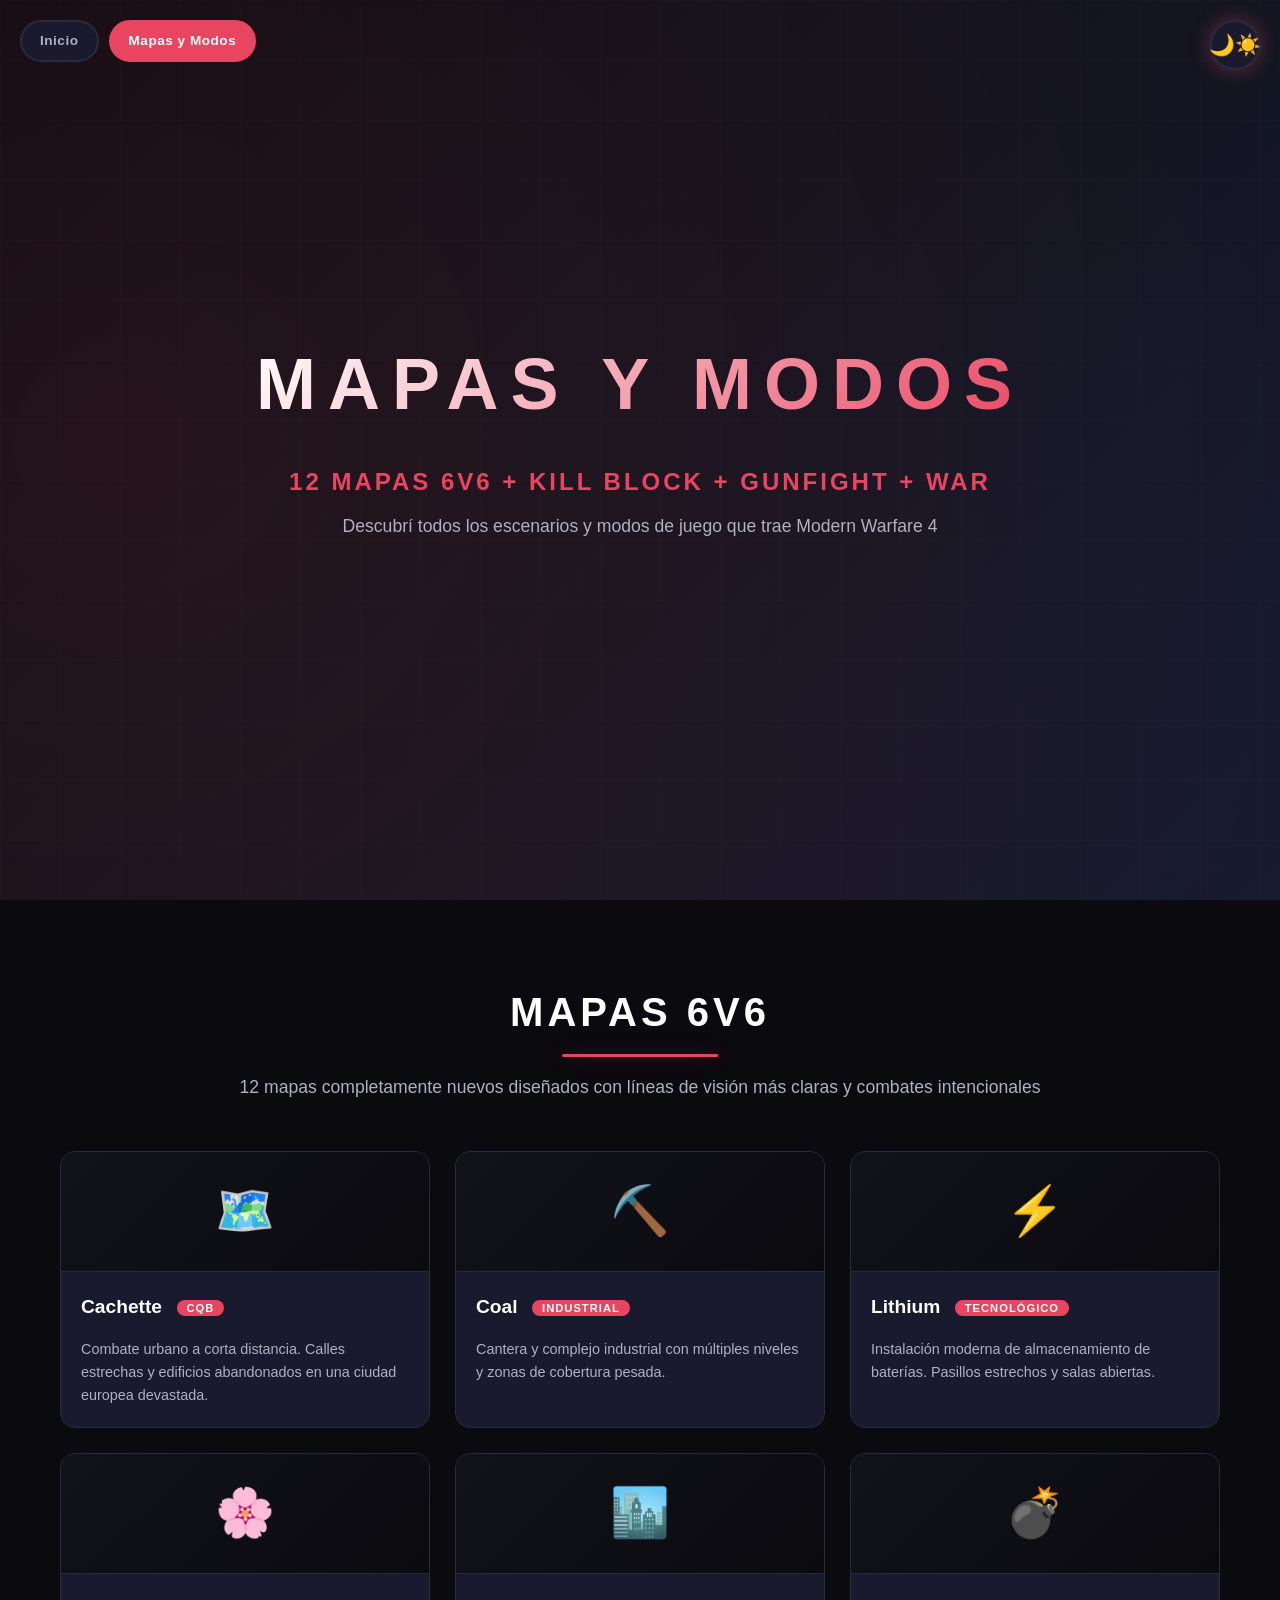
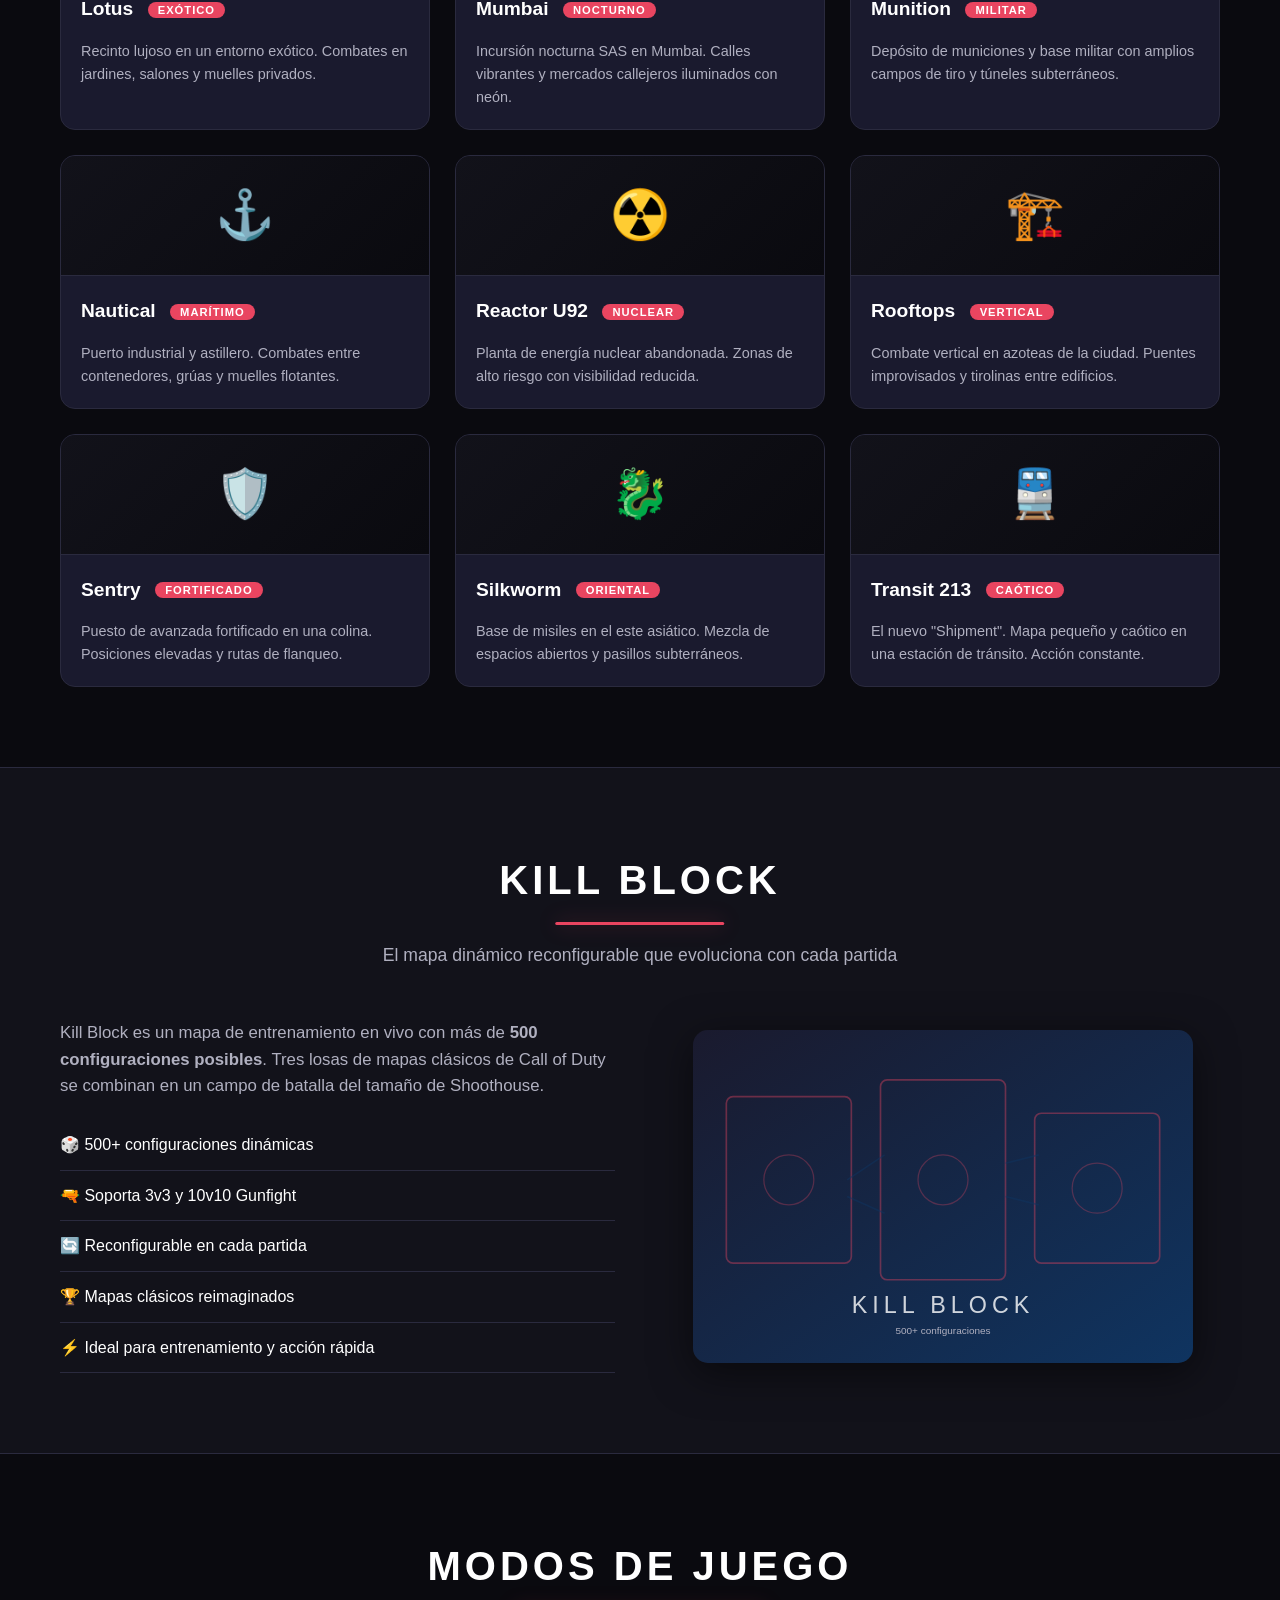
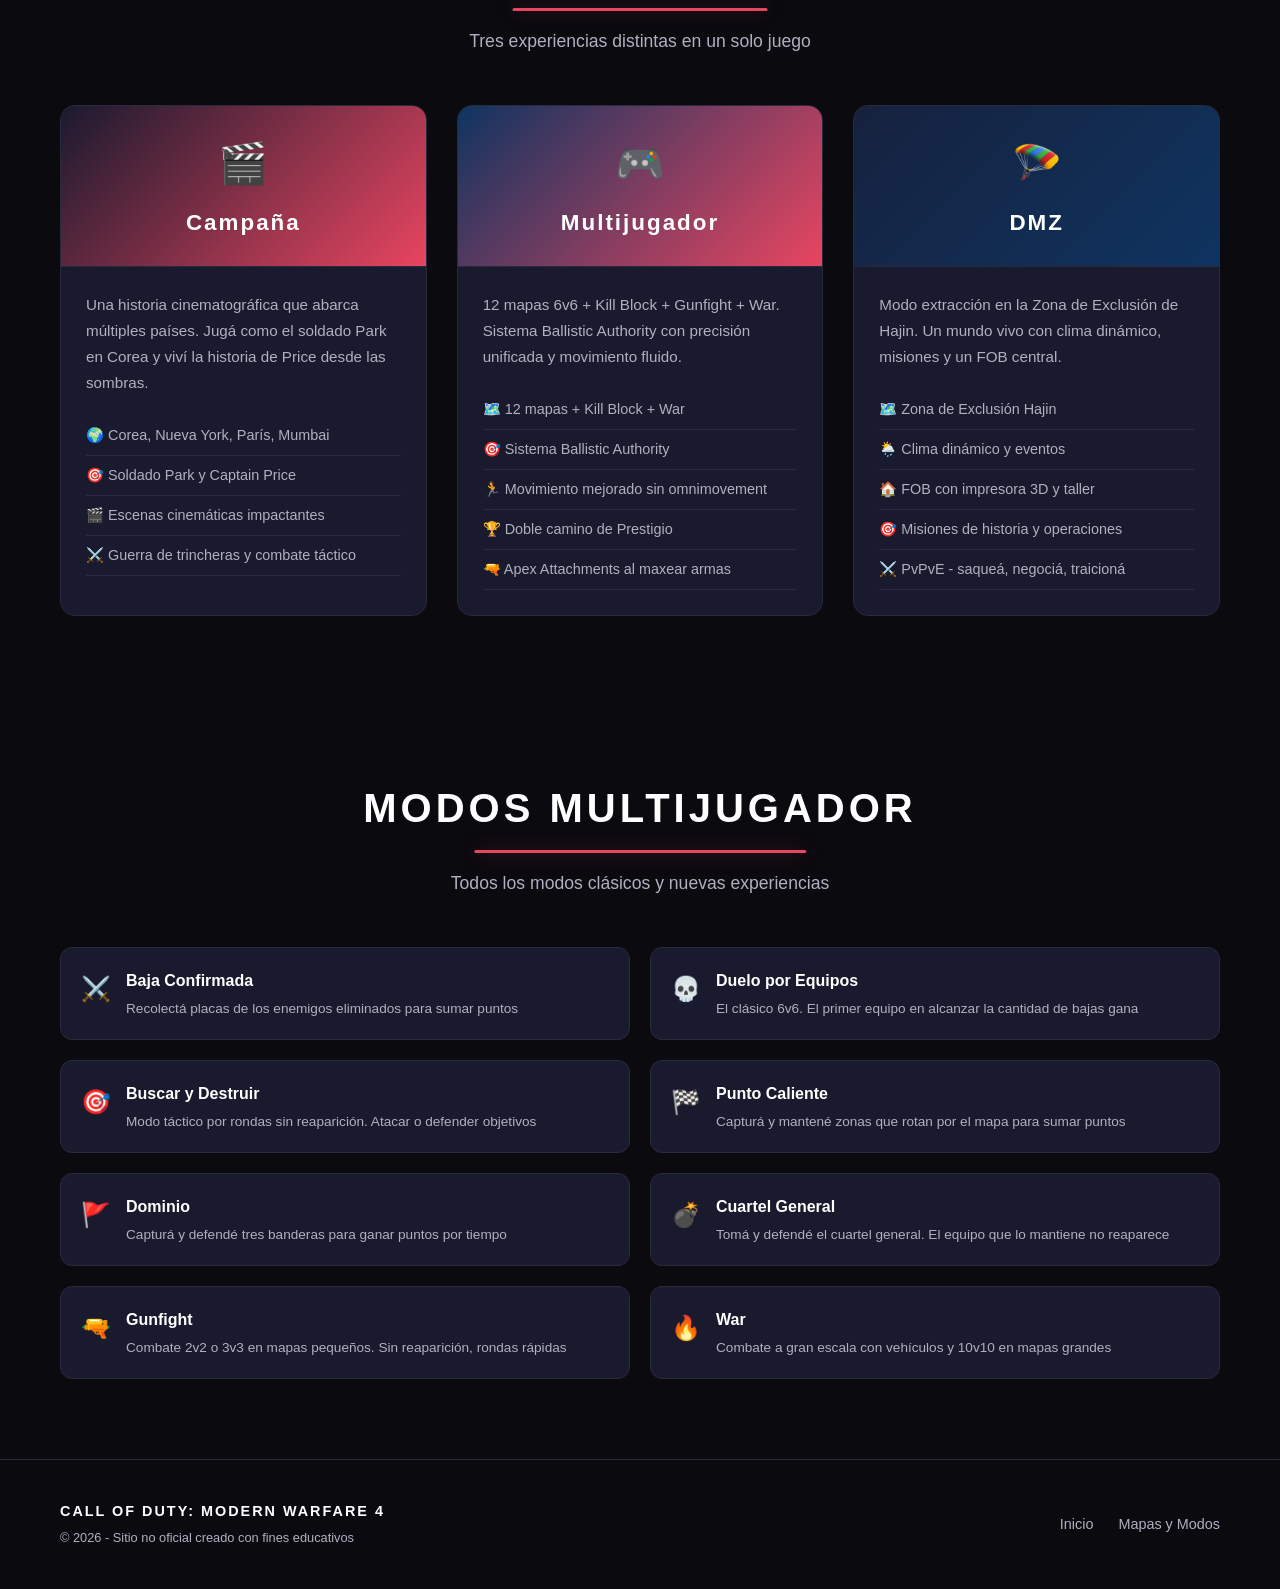
==== maps.html @ 799ff6ec "feat: add maps.html with complete maps, modes, and kill block details" ====
<!DOCTYPE html>
<html lang="es">
<head>
  <meta charset="UTF-8">
  <meta name="viewport" content="width=device-width, initial-scale=1.0">
  <title>Modern Warfare 4 - Mapas y Modos</title>
  <link rel="stylesheet" href="css/styles.css">
</head>
<body>

  <div class="theme-toggle-container">
    <button id="themeToggle" class="theme-toggle" aria-label="Cambiar tema">
      <span class="icon-dark">🌙</span>
      <span class="icon-light">☀️</span>
    </button>
  </div>

  <nav class="page-nav">
    <a href="index.html" class="page-nav-link">Inicio</a>
    <a href="maps.html" class="page-nav-link active">Mapas y Modos</a>
  </nav>

  <header class="hero hero-short">
    <div class="hero-overlay"></div>
    <div class="hero-content">
      <h1>MAPAS Y MODOS</h1>
      <p class="hero-subtitle">12 mapas 6v6 + Kill Block + Gunfight + War</p>
      <p class="hero-desc">Descubrí todos los escenarios y modos de juego que trae Modern Warfare 4</p>
    </div>
  </header>

  <section class="section">
    <div class="container">
      <h2 class="section-title">MAPAS 6V6</h2>
      <p class="section-subtitle">12 mapas completamente nuevos diseñados con líneas de visión más claras y combates intencionales</p>
      <div class="maps-grid">
        <div class="map-card">
          <div class="map-img"><span>🗺️</span></div>
          <div class="map-info">
            <h3>Cachette</h3>
            <span class="map-tag">CQB</span>
            <p>Combate urbano a corta distancia. Calles estrechas y edificios abandonados en una ciudad europea devastada.</p>
          </div>
        </div>
        <div class="map-card">
          <div class="map-img"><span>⛏️</span></div>
          <div class="map-info">
            <h3>Coal</h3>
            <span class="map-tag">Industrial</span>
            <p>Cantera y complejo industrial con múltiples niveles y zonas de cobertura pesada.</p>
          </div>
        </div>
        <div class="map-card">
          <div class="map-img"><span>⚡</span></div>
          <div class="map-info">
            <h3>Lithium</h3>
            <span class="map-tag">Tecnológico</span>
            <p>Instalación moderna de almacenamiento de baterías. Pasillos estrechos y salas abiertas.</p>
          </div>
        </div>
        <div class="map-card">
          <div class="map-img"><span>🌸</span></div>
          <div class="map-info">
            <h3>Lotus</h3>
            <span class="map-tag">Exótico</span>
            <p>Recinto lujoso en un entorno exótico. Combates en jardines, salones y muelles privados.</p>
          </div>
        </div>
        <div class="map-card">
          <div class="map-img"><span>🏙️</span></div>
          <div class="map-info">
            <h3>Mumbai</h3>
            <span class="map-tag">Nocturno</span>
            <p>Incursión nocturna SAS en Mumbai. Calles vibrantes y mercados callejeros iluminados con neón.</p>
          </div>
        </div>
        <div class="map-card">
          <div class="map-img"><span>💣</span></div>
          <div class="map-info">
            <h3>Munition</h3>
            <span class="map-tag">Militar</span>
            <p>Depósito de municiones y base militar con amplios campos de tiro y túneles subterráneos.</p>
          </div>
        </div>
        <div class="map-card">
          <div class="map-img"><span>⚓</span></div>
          <div class="map-info">
            <h3>Nautical</h3>
            <span class="map-tag">Marítimo</span>
            <p>Puerto industrial y astillero. Combates entre contenedores, grúas y muelles flotantes.</p>
          </div>
        </div>
        <div class="map-card">
          <div class="map-img"><span>☢️</span></div>
          <div class="map-info">
            <h3>Reactor U92</h3>
            <span class="map-tag">Nuclear</span>
            <p>Planta de energía nuclear abandonada. Zonas de alto riesgo con visibilidad reducida.</p>
          </div>
        </div>
        <div class="map-card">
          <div class="map-img"><span>🏗️</span></div>
          <div class="map-info">
            <h3>Rooftops</h3>
            <span class="map-tag">Vertical</span>
            <p>Combate vertical en azoteas de la ciudad. Puentes improvisados y tirolinas entre edificios.</p>
          </div>
        </div>
        <div class="map-card">
          <div class="map-img"><span>🛡️</span></div>
          <div class="map-info">
            <h3>Sentry</h3>
            <span class="map-tag">Fortificado</span>
            <p>Puesto de avanzada fortificado en una colina. Posiciones elevadas y rutas de flanqueo.</p>
          </div>
        </div>
        <div class="map-card">
          <div class="map-img"><span>🐉</span></div>
          <div class="map-info">
            <h3>Silkworm</h3>
            <span class="map-tag">Oriental</span>
            <p>Base de misiles en el este asiático. Mezcla de espacios abiertos y pasillos subterráneos.</p>
          </div>
        </div>
        <div class="map-card">
          <div class="map-img"><span>🚆</span></div>
          <div class="map-info">
            <h3>Transit 213</h3>
            <span class="map-tag">Caótico</span>
            <p>El nuevo "Shipment". Mapa pequeño y caótico en una estación de tránsito. Acción constante.</p>
          </div>
        </div>
      </div>
    </div>
  </section>

  <section class="section killblock-section">
    <div class="container">
      <h2 class="section-title">KILL BLOCK</h2>
      <p class="section-subtitle">El mapa dinámico reconfigurable que evoluciona con cada partida</p>
      <div class="killblock-content">
        <div class="killblock-text">
          <p>Kill Block es un mapa de entrenamiento en vivo con más de <strong>500 configuraciones posibles</strong>. Tres losas de mapas clásicos de Call of Duty se combinan en un campo de batalla del tamaño de Shoothouse.</p>
          <ul class="features-list">
            <li>🎲 500+ configuraciones dinámicas</li>
            <li>🔫 Soporta 3v3 y 10v10 Gunfight</li>
            <li>🔄 Reconfigurable en cada partida</li>
            <li>🏆 Mapas clásicos reimaginados</li>
            <li>⚡ Ideal para entrenamiento y acción rápida</li>
          </ul>
        </div>
        <div class="killblock-visual">
          <div class="image-card">
            <img src="img/killblock.svg" alt="Kill Block">
            <div class="image-overlay">Kill Block - 500+ configuraciones</div>
          </div>
        </div>
      </div>
    </div>
  </section>

  <section class="section modes-section">
    <div class="container">
      <h2 class="section-title">MODOS DE JUEGO</h2>
      <p class="section-subtitle">Tres experiencias distintas en un solo juego</p>
      <div class="modes-grid">
        <div class="mode-card">
          <div class="mode-header campaign">
            <span class="mode-icon">🎬</span>
            <h3>Campaña</h3>
          </div>
          <div class="mode-body">
            <p>Una historia cinematográfica que abarca múltiples países. Jugá como el soldado Park en Corea y viví la historia de Price desde las sombras.</p>
            <ul>
              <li>🌍 Corea, Nueva York, París, Mumbai</li>
              <li>🎯 Soldado Park y Captain Price</li>
              <li>🎬 Escenas cinemáticas impactantes</li>
              <li>⚔️ Guerra de trincheras y combate táctico</li>
            </ul>
          </div>
        </div>
        <div class="mode-card">
          <div class="mode-header multiplayer">
            <span class="mode-icon">🎮</span>
            <h3>Multijugador</h3>
          </div>
          <div class="mode-body">
            <p>12 mapas 6v6 + Kill Block + Gunfight + War. Sistema Ballistic Authority con precisión unificada y movimiento fluido.</p>
            <ul>
              <li>🗺️ 12 mapas + Kill Block + War</li>
              <li>🎯 Sistema Ballistic Authority</li>
              <li>🏃 Movimiento mejorado sin omnimovement</li>
              <li>🏆 Doble camino de Prestigio</li>
              <li>🔫 Apex Attachments al maxear armas</li>
            </ul>
          </div>
        </div>
        <div class="mode-card">
          <div class="mode-header dmz">
            <span class="mode-icon">🪂</span>
            <h3>DMZ</h3>
          </div>
          <div class="mode-body">
            <p>Modo extracción en la Zona de Exclusión de Hajin. Un mundo vivo con clima dinámico, misiones y un FOB central.</p>
            <ul>
              <li>🗺️ Zona de Exclusión Hajin</li>
              <li>🌦️ Clima dinámico y eventos</li>
              <li>🏠 FOB con impresora 3D y taller</li>
              <li>🎯 Misiones de historia y operaciones</li>
              <li>⚔️ PvPvE - saqueá, negociá, traicioná</li>
            </ul>
          </div>
        </div>
      </div>
    </div>
  </section>

  <section class="section">
    <div class="container">
      <h2 class="section-title">MODOS MULTIJUGADOR</h2>
      <p class="section-subtitle">Todos los modos clásicos y nuevas experiencias</p>
      <div class="modes-list">
        <div class="mode-item">
          <span class="mode-tag">⚔️</span>
          <div>
            <h3>Baja Confirmada</h3>
            <p>Recolectá placas de los enemigos eliminados para sumar puntos</p>
          </div>
        </div>
        <div class="mode-item">
          <span class="mode-tag">💀</span>
          <div>
            <h3>Duelo por Equipos</h3>
            <p>El clásico 6v6. El primer equipo en alcanzar la cantidad de bajas gana</p>
          </div>
        </div>
        <div class="mode-item">
          <span class="mode-tag">🎯</span>
          <div>
            <h3>Buscar y Destruir</h3>
            <p>Modo táctico por rondas sin reaparición. Atacar o defender objetivos</p>
          </div>
        </div>
        <div class="mode-item">
          <span class="mode-tag">🏁</span>
          <div>
            <h3>Punto Caliente</h3>
            <p>Capturá y mantené zonas que rotan por el mapa para sumar puntos</p>
          </div>
        </div>
        <div class="mode-item">
          <span class="mode-tag">🚩</span>
          <div>
            <h3>Dominio</h3>
            <p>Capturá y defendé tres banderas para ganar puntos por tiempo</p>
          </div>
        </div>
        <div class="mode-item">
          <span class="mode-tag">💣</span>
          <div>
            <h3>Cuartel General</h3>
            <p>Tomá y defendé el cuartel general. El equipo que lo mantiene no reaparece</p>
          </div>
        </div>
        <div class="mode-item">
          <span class="mode-tag">🔫</span>
          <div>
            <h3>Gunfight</h3>
            <p>Combate 2v2 o 3v3 en mapas pequeños. Sin reaparición, rondas rápidas</p>
          </div>
        </div>
        <div class="mode-item">
          <span class="mode-tag">🔥</span>
          <div>
            <h3>War</h3>
            <p>Combate a gran escala con vehículos y 10v10 en mapas grandes</p>
          </div>
        </div>
      </div>
    </div>
  </section>

  <footer class="footer">
    <div class="container">
      <div class="footer-content">
        <div class="footer-brand">
          <h3>CALL OF DUTY: MODERN WARFARE 4</h3>
          <p>&copy; 2026 - Sitio no oficial creado con fines educativos</p>
        </div>
        <div class="footer-links">
          <a href="index.html">Inicio</a>
          <a href="maps.html">Mapas y Modos</a>
        </div>
      </div>
    </div>
  </footer>

  <script src="java/script.js"></script>
</body>
</html>
---- css/styles.css ----
:root {
  --bg-primary: #0a0a0f;
  --bg-secondary: #12121a;
  --bg-card: #1a1a2e;
  --text-primary: #ffffff;
  --text-secondary: #b0b0c0;
  --accent: #e94560;
  --accent-hover: #ff6b81;
  --border: #2a2a3e;
  --shadow: rgba(233, 69, 96, 0.3);
  --glow: 0 0 20px rgba(233, 69, 96, 0.4);
}

[data-theme="light"] {
  --bg-primary: #f0f0f5;
  --bg-secondary: #ffffff;
  --bg-card: #e8e8f0;
  --text-primary: #1a1a2e;
  --text-secondary: #555570;
  --accent: #d6304a;
  --accent-hover: #b8283e;
  --border: #d0d0da;
  --shadow: rgba(214, 48, 74, 0.25);
  --glow: 0 0 20px rgba(214, 48, 74, 0.2);
}

* {
  margin: 0;
  padding: 0;
  box-sizing: border-box;
}

html {
  scroll-behavior: smooth;
}

body {
  font-family: 'Segoe UI', Tahoma, Geneva, Verdana, sans-serif;
  background-color: var(--bg-primary);
  color: var(--text-primary);
  line-height: 1.6;
  transition: background-color 0.5s ease, color 0.5s ease;
  overflow-x: hidden;
}

.container {
  max-width: 1200px;
  margin: 0 auto;
  padding: 0 20px;
}

.section {
  padding: 80px 0;
}

.section-title {
  font-size: 2.5rem;
  text-align: center;
  margin-bottom: 1rem;
  letter-spacing: 4px;
  position: relative;
  display: inline-block;
  left: 50%;
  transform: translateX(-50%);
}

.section-title::after {
  content: '';
  display: block;
  width: 60%;
  height: 3px;
  background: var(--accent);
  margin: 10px auto 0;
  border-radius: 2px;
  box-shadow: var(--glow);
}

.section-subtitle {
  text-align: center;
  color: var(--text-secondary);
  margin-bottom: 50px;
  font-size: 1.1rem;
}

.page-nav {
  position: fixed;
  top: 20px;
  left: 20px;
  z-index: 1000;
  display: flex;
  gap: 10px;
}

.page-nav-link {
  background: var(--bg-card);
  border: 2px solid var(--border);
  color: var(--text-secondary);
  padding: 8px 18px;
  border-radius: 25px;
  text-decoration: none;
  font-size: 0.85rem;
  font-weight: 600;
  transition: all 0.3s ease;
  letter-spacing: 0.5px;
}

.page-nav-link:hover {
  color: var(--text-primary);
  border-color: var(--accent);
  box-shadow: var(--glow);
}

.page-nav-link.active {
  background: var(--accent);
  color: white;
  border-color: var(--accent);
}

.hero-short {
  min-height: 50vh;
}

.theme-toggle-container {
  position: fixed;
  top: 20px;
  right: 20px;
  z-index: 1000;
}

.theme-toggle {
  background: var(--bg-card);
  border: 2px solid var(--border);
  color: var(--text-primary);
  width: 50px;
  height: 50px;
  border-radius: 50%;
  cursor: pointer;
  font-size: 1.3rem;
  display: flex;
  align-items: center;
  justify-content: center;
  transition: all 0.4s ease;
  box-shadow: var(--glow);
}

.theme-toggle:hover {
  transform: scale(1.1);
  box-shadow: 0 0 30px var(--shadow);
}

[data-theme="dark"] .icon-light {
  display: none;
}

[data-theme="dark"] .icon-dark {
  display: inline;
}

[data-theme="light"] .icon-light {
  display: inline;
}

[data-theme="light"] .icon-dark {
  display: none;
}

.hero {
  min-height: 100vh;
  display: flex;
  align-items: center;
  justify-content: center;
  position: relative;
  background: linear-gradient(135deg, var(--bg-primary) 0%, var(--bg-secondary) 50%, var(--bg-card) 100%);
  overflow: hidden;
  transition: background 0.5s ease;
}

.hero::before {
  content: '';
  position: absolute;
  top: -50%;
  left: -50%;
  width: 200%;
  height: 200%;
  background: radial-gradient(circle at 30% 50%, var(--accent) 0%, transparent 60%),
              radial-gradient(circle at 70% 50%, #0f3460 0%, transparent 60%);
  opacity: 0.1;
  animation: heroGlow 10s ease-in-out infinite alternate;
}

@keyframes heroGlow {
  0% { transform: translate(0, 0) rotate(0deg); opacity: 0.1; }
  50% { opacity: 0.15; }
  100% { transform: translate(-5%, -5%) rotate(5deg); opacity: 0.1; }
}

.hero-overlay {
  position: absolute;
  inset: 0;
  background: url("data:image/svg+xml,%3Csvg width='60' height='60' xmlns='http://www.w3.org/2000/svg'%3E%3Cdefs%3E%3Cpattern id='grid' width='60' height='60' patternUnits='userSpaceOnUse'%3E%3Cpath d='M 60 0 L 0 0 0 60' fill='none' stroke='rgba(255,255,255,0.03)' stroke-width='1'/%3E%3C/pattern%3E%3C/defs%3E%3Crect width='60' height='60' fill='url(%23grid)'/%3E%3C/svg%3E");
  opacity: 0.5;
}

.hero-content {
  text-align: center;
  z-index: 1;
  padding: 20px;
  animation: fadeInUp 1s ease;
}

@keyframes fadeInUp {
  from { opacity: 0; transform: translateY(40px); }
  to { opacity: 1; transform: translateY(0); }
}

.hero-logo {
  max-width: 300px;
  margin-bottom: 20px;
  filter: drop-shadow(0 0 30px var(--shadow));
  animation: pulseLogo 3s ease-in-out infinite;
}

@keyframes pulseLogo {
  0%, 100% { filter: drop-shadow(0 0 20px var(--shadow)); }
  50% { filter: drop-shadow(0 0 40px var(--shadow)); }
}

.hero h1 {
  font-size: 4.5rem;
  font-weight: 900;
  letter-spacing: 12px;
  background: linear-gradient(135deg, var(--text-primary) 0%, var(--accent) 50%, var(--text-primary) 100%);
  background-size: 200% 200%;
  -webkit-background-clip: text;
  -webkit-text-fill-color: transparent;
  background-clip: text;
  animation: gradientShift 4s ease-in-out infinite;
}

@keyframes gradientShift {
  0%, 100% { background-position: 0% 50%; }
  50% { background-position: 100% 50%; }
}

.hero-subtitle {
  font-size: 1.5rem;
  color: var(--accent);
  margin: 20px 0 10px;
  font-weight: 600;
  text-transform: uppercase;
  letter-spacing: 3px;
}

.hero-desc {
  font-size: 1.1rem;
  color: var(--text-secondary);
  max-width: 600px;
  margin: 0 auto 30px;
  line-height: 1.8;
}

.hero-badges {
  display: flex;
  gap: 15px;
  justify-content: center;
  flex-wrap: wrap;
}

.badge {
  background: var(--accent);
  color: white;
  padding: 8px 24px;
  border-radius: 25px;
  font-weight: 700;
  font-size: 0.9rem;
  letter-spacing: 2px;
  box-shadow: var(--glow);
  animation: badgePulse 2s ease-in-out infinite;
}

@keyframes badgePulse {
  0%, 100% { transform: scale(1); }
  50% { transform: scale(1.05); }
}

.about-grid {
  display: grid;
  grid-template-columns: 1fr 1fr;
  gap: 50px;
  align-items: center;
  margin-top: 50px;
}

.about-text p {
  margin-bottom: 20px;
  color: var(--text-secondary);
  font-size: 1.05rem;
}

.features-list {
  list-style: none;
  margin-top: 20px;
}

.features-list li {
  padding: 12px 0;
  border-bottom: 1px solid var(--border);
  font-size: 1rem;
  transition: color 0.3s ease, padding-left 0.3s ease;
}

.features-list li:hover {
  color: var(--accent);
  padding-left: 10px;
}

.image-card {
  position: relative;
  border-radius: 15px;
  overflow: hidden;
  box-shadow: 0 10px 40px rgba(0, 0, 0, 0.5);
  transition: all 0.5s ease;
  cursor: pointer;
}

.image-card:hover {
  transform: scale(1.03);
  box-shadow: 0 15px 50px var(--shadow);
}

.image-card img {
  width: 100%;
  height: 100%;
  object-fit: cover;
  display: block;
  transition: transform 0.5s ease;
}

.image-card:hover img {
  transform: scale(1.1);
}

.image-overlay {
  position: absolute;
  bottom: 0;
  left: 0;
  right: 0;
  padding: 30px 20px;
  background: linear-gradient(transparent, rgba(0, 0, 0, 0.9));
  color: white;
  font-size: 1.2rem;
  font-weight: 600;
  transform: translateY(100%);
  transition: transform 0.4s ease;
}

.image-card:hover .image-overlay {
  transform: translateY(0);
}

.gallery-grid {
  display: grid;
  grid-template-columns: repeat(3, 1fr);
  gap: 25px;
}

.gallery-item {
  position: relative;
  border-radius: 12px;
  overflow: hidden;
  cursor: pointer;
  box-shadow: 0 5px 20px rgba(0, 0, 0, 0.3);
  transition: all 0.5s ease;
  aspect-ratio: 4/5;
}

.gallery-item:hover {
  transform: scale(1.05) translateY(-10px);
  box-shadow: 0 20px 60px var(--shadow);
  z-index: 10;
}

.gallery-item img {
  width: 100%;
  height: 100%;
  object-fit: cover;
  display: block;
  transition: transform 0.6s ease;
}

.gallery-item:hover img {
  transform: scale(1.15);
}

.gallery-info {
  position: absolute;
  bottom: 0;
  left: 0;
  right: 0;
  padding: 25px 20px;
  background: linear-gradient(transparent 0%, rgba(0, 0, 0, 0.95) 100%);
  color: white;
  transform: translateY(100%);
  transition: transform 0.4s ease;
}

.gallery-item:hover .gallery-info {
  transform: translateY(0);
}

.gallery-info h3 {
  font-size: 1.1rem;
  margin-bottom: 5px;
  color: var(--accent);
}

.gallery-info p {
  font-size: 0.85rem;
  opacity: 0.9;
}

.maps-grid {
  display: grid;
  grid-template-columns: repeat(3, 1fr);
  gap: 25px;
}

.map-card {
  background: var(--bg-card);
  border: 1px solid var(--border);
  border-radius: 15px;
  overflow: hidden;
  transition: all 0.4s ease;
}

.map-card:hover {
  transform: translateY(-8px);
  box-shadow: 0 15px 40px var(--shadow);
  border-color: var(--accent);
}

.map-img {
  height: 120px;
  display: flex;
  align-items: center;
  justify-content: center;
  font-size: 3rem;
  background: linear-gradient(135deg, var(--bg-secondary), var(--bg-primary));
  border-bottom: 1px solid var(--border);
}

.map-info {
  padding: 20px;
}

.map-info h3 {
  font-size: 1.2rem;
  margin-bottom: 5px;
  display: inline-block;
}

.map-tag {
  font-size: 0.7rem;
  background: var(--accent);
  color: white;
  padding: 2px 10px;
  border-radius: 10px;
  font-weight: 700;
  text-transform: uppercase;
  letter-spacing: 1px;
  margin-left: 10px;
  vertical-align: middle;
}

.map-info p {
  color: var(--text-secondary);
  font-size: 0.9rem;
  margin-top: 10px;
  line-height: 1.6;
}

.killblock-section {
  background: var(--bg-secondary);
  border-top: 1px solid var(--border);
  border-bottom: 1px solid var(--border);
}

.killblock-content {
  display: grid;
  grid-template-columns: 1fr 1fr;
  gap: 50px;
  align-items: center;
}

.killblock-text p {
  color: var(--text-secondary);
  font-size: 1.05rem;
  margin-bottom: 20px;
}

.killblock-visual .image-card {
  max-width: 500px;
  margin: 0 auto;
}

.modes-grid {
  display: grid;
  grid-template-columns: repeat(3, 1fr);
  gap: 30px;
}

.mode-card {
  background: var(--bg-card);
  border: 1px solid var(--border);
  border-radius: 15px;
  overflow: hidden;
  transition: all 0.4s ease;
}

.mode-card:hover {
  transform: translateY(-10px);
  box-shadow: 0 15px 40px var(--shadow);
  border-color: var(--accent);
}

.mode-header {
  padding: 25px;
  text-align: center;
  border-bottom: 1px solid var(--border);
}

.mode-header.campaign {
  background: linear-gradient(135deg, #1a1a2e, #e94560);
}

.mode-header.multiplayer {
  background: linear-gradient(135deg, #0f3460, #e94560);
}

.mode-header.dmz {
  background: linear-gradient(135deg, #16213e, #0f3460);
}

.mode-icon {
  font-size: 2.5rem;
  display: block;
  margin-bottom: 10px;
}

.mode-header h3 {
  font-size: 1.4rem;
  letter-spacing: 2px;
}

.mode-body {
  padding: 25px;
}

.mode-body p {
  color: var(--text-secondary);
  font-size: 0.95rem;
  line-height: 1.7;
  margin-bottom: 20px;
}

.mode-body ul {
  list-style: none;
}

.mode-body ul li {
  padding: 8px 0;
  border-bottom: 1px solid var(--border);
  font-size: 0.9rem;
  color: var(--text-secondary);
  transition: color 0.3s ease;
}

.mode-body ul li:hover {
  color: var(--accent);
}

.modes-list {
  display: grid;
  grid-template-columns: repeat(2, 1fr);
  gap: 20px;
  margin-top: 50px;
}

.mode-item {
  display: flex;
  gap: 15px;
  align-items: flex-start;
  background: var(--bg-card);
  border: 1px solid var(--border);
  border-radius: 12px;
  padding: 20px;
  transition: all 0.3s ease;
}

.mode-item:hover {
  transform: translateX(5px);
  border-color: var(--accent);
  box-shadow: 0 5px 20px var(--shadow);
}

.mode-tag {
  font-size: 1.5rem;
  flex-shrink: 0;
  margin-top: 2px;
}

.mode-item h3 {
  font-size: 1rem;
  margin-bottom: 5px;
}

.mode-item p {
  color: var(--text-secondary);
  font-size: 0.85rem;
  line-height: 1.5;
}

.trailer {
  background: var(--bg-secondary);
  border-top: 1px solid var(--border);
  border-bottom: 1px solid var(--border);
}

.video-container {
  position: relative;
  width: 100%;
  max-width: 900px;
  margin: 0 auto;
  aspect-ratio: 16/9;
  border-radius: 15px;
  overflow: hidden;
  box-shadow: 0 10px 40px rgba(0, 0, 0, 0.5);
  transition: box-shadow 0.4s ease;
}

.video-container:hover {
  box-shadow: 0 15px 50px var(--shadow);
}

.video-container iframe {
  width: 100%;
  height: 100%;
  border: none;
}

.features-grid {
  display: grid;
  grid-template-columns: repeat(3, 1fr);
  gap: 30px;
  margin-top: 50px;
}

.feature-card {
  background: var(--bg-card);
  border: 1px solid var(--border);
  border-radius: 15px;
  padding: 35px 25px;
  text-align: center;
  transition: all 0.4s ease;
  position: relative;
  overflow: hidden;
}

.feature-card::before {
  content: '';
  position: absolute;
  top: 0;
  left: 0;
  right: 0;
  height: 3px;
  background: var(--accent);
  transform: scaleX(0);
  transition: transform 0.4s ease;
}

.feature-card:hover::before {
  transform: scaleX(1);
}

.feature-card:hover {
  transform: translateY(-10px);
  box-shadow: 0 15px 40px var(--shadow);
  border-color: var(--accent);
}

.feature-icon {
  font-size: 3rem;
  margin-bottom: 20px;
  transition: transform 0.4s ease;
}

.feature-card:hover .feature-icon {
  transform: scale(1.2) rotate(10deg);
}

.feature-card h3 {
  font-size: 1.2rem;
  margin-bottom: 15px;
  color: var(--text-primary);
}

.feature-card p {
  color: var(--text-secondary);
  font-size: 0.95rem;
  line-height: 1.7;
}

.news-grid {
  display: grid;
  grid-template-columns: repeat(3, 1fr);
  gap: 30px;
  margin-top: 50px;
}

.news-card {
  background: var(--bg-card);
  border-radius: 15px;
  overflow: hidden;
  transition: all 0.4s ease;
  border: 1px solid var(--border);
}

.news-card:hover {
  transform: translateY(-10px);
  box-shadow: 0 15px 40px var(--shadow);
  border-color: var(--accent);
}

.news-image {
  overflow: hidden;
  height: 200px;
}

.news-image img {
  width: 100%;
  height: 100%;
  object-fit: cover;
  transition: transform 0.6s ease;
}

.news-card:hover .news-image img {
  transform: scale(1.1);
}

.news-content {
  padding: 25px;
}

.news-date {
  color: var(--accent);
  font-size: 0.85rem;
  font-weight: 600;
  text-transform: uppercase;
  letter-spacing: 1px;
}

.news-content h3 {
  margin: 10px 0;
  font-size: 1.15rem;
}

.news-content p {
  color: var(--text-secondary);
  font-size: 0.9rem;
  line-height: 1.6;
}

.cta {
  text-align: center;
  background: linear-gradient(135deg, var(--bg-secondary) 0%, var(--bg-card) 100%);
  border-top: 1px solid var(--border);
  border-bottom: 1px solid var(--border);
}

.cta h2 {
  font-size: 2.5rem;
  margin-bottom: 15px;
  letter-spacing: 3px;
}

.cta p {
  color: var(--text-secondary);
  font-size: 1.1rem;
  margin-bottom: 30px;
}

.platform-buttons {
  display: flex;
  gap: 20px;
  justify-content: center;
  margin-bottom: 40px;
  flex-wrap: wrap;
}

.platform-btn {
  display: flex;
  align-items: center;
  gap: 10px;
  padding: 16px 30px;
  border-radius: 12px;
  text-decoration: none;
  font-weight: 700;
  font-size: 1rem;
  letter-spacing: 1px;
  transition: all 0.3s ease;
  border: 2px solid var(--border);
  background: var(--bg-card);
  color: var(--text-primary);
  min-width: 160px;
  justify-content: center;
}

.platform-btn:hover {
  transform: translateY(-5px);
  box-shadow: 0 10px 30px var(--shadow);
}

.platform-btn.xbox:hover {
  border-color: #107c10;
  box-shadow: 0 10px 30px rgba(16, 124, 16, 0.3);
}

.platform-btn.playstation:hover {
  border-color: #0070cc;
  box-shadow: 0 10px 30px rgba(0, 112, 204, 0.3);
}

.platform-btn.pc:hover {
  border-color: #e94560;
  box-shadow: 0 10px 30px rgba(233, 69, 96, 0.3);
}

.platform-btn.switch:hover {
  border-color: #e60012;
  box-shadow: 0 10px 30px rgba(230, 0, 18, 0.3);
}

.platform-icon {
  font-size: 1.5rem;
}

.newsletter-form {
  display: flex;
  gap: 10px;
  max-width: 500px;
  margin: 0 auto;
  justify-content: center;
}

.newsletter-form input {
  flex: 1;
  padding: 15px 20px;
  border: 2px solid var(--border);
  border-radius: 8px;
  background: var(--bg-primary);
  color: var(--text-primary);
  font-size: 1rem;
  outline: none;
  transition: border-color 0.3s ease;
  min-width: 200px;
}

.newsletter-form input:focus {
  border-color: var(--accent);
  box-shadow: var(--glow);
}

.newsletter-form button {
  padding: 15px 35px;
  background: var(--accent);
  color: white;
  border: none;
  border-radius: 8px;
  font-size: 1rem;
  font-weight: 700;
  cursor: pointer;
  transition: all 0.3s ease;
  text-transform: uppercase;
  letter-spacing: 1px;
}

.newsletter-form button:hover {
  background: var(--accent-hover);
  transform: translateY(-2px);
  box-shadow: 0 10px 30px var(--shadow);
}

.footer {
  padding: 40px 0;
  border-top: 1px solid var(--border);
}

.footer-content {
  display: flex;
  justify-content: space-between;
  align-items: center;
}

.footer-brand h3 {
  font-size: 0.9rem;
  letter-spacing: 2px;
  margin-bottom: 5px;
}

.footer-brand p {
  color: var(--text-secondary);
  font-size: 0.8rem;
}

.footer-links {
  display: flex;
  gap: 25px;
}

.footer-links a {
  color: var(--text-secondary);
  text-decoration: none;
  font-size: 0.9rem;
  transition: color 0.3s ease;
}

.footer-links a:hover {
  color: var(--accent);
}

@media (max-width: 1024px) {
  .maps-grid {
    grid-template-columns: repeat(2, 1fr);
  }

  .gallery-grid {
    grid-template-columns: repeat(2, 1fr);
  }

  .features-grid {
    grid-template-columns: repeat(2, 1fr);
  }

  .news-grid {
    grid-template-columns: repeat(2, 1fr);
  }
}

@media (max-width: 768px) {
  .hero h1 {
    font-size: 2.5rem;
    letter-spacing: 6px;
  }

  .hero-subtitle {
    font-size: 1.1rem;
  }

  .hero-desc {
    font-size: 0.95rem;
  }

  .section {
    padding: 50px 0;
  }

  .section-title {
    font-size: 1.8rem;
  }

  .about-grid {
    grid-template-columns: 1fr;
  }

  .maps-grid {
    grid-template-columns: 1fr 1fr;
  }

  .killblock-content {
    grid-template-columns: 1fr;
  }

  .modes-grid {
    grid-template-columns: 1fr;
  }

  .modes-list {
    grid-template-columns: 1fr;
  }

  .gallery-grid {
    grid-template-columns: 1fr 1fr;
  }

  .features-grid {
    grid-template-columns: 1fr;
  }

  .news-grid {
    grid-template-columns: 1fr;
  }

  .footer-content {
    flex-direction: column;
    gap: 20px;
    text-align: center;
  }

  .newsletter-form {
    flex-direction: column;
    align-items: center;
  }

  .newsletter-form input {
    width: 100%;
    min-width: unset;
  }

  .platform-buttons {
    flex-direction: column;
    align-items: center;
  }

  .platform-btn {
    width: 100%;
    max-width: 300px;
  }

  .page-nav {
    top: 10px;
    left: 10px;
    gap: 6px;
  }

  .page-nav-link {
    padding: 6px 12px;
    font-size: 0.75rem;
  }

  .theme-toggle-container {
    top: 10px;
    right: 10px;
  }

  .theme-toggle {
    width: 40px;
    height: 40px;
    font-size: 1rem;
  }
}

@media (max-width: 480px) {
  .gallery-grid {
    grid-template-columns: 1fr;
  }

  .maps-grid {
    grid-template-columns: 1fr;
  }

  .hero-logo {
    max-width: 200px;
  }
}
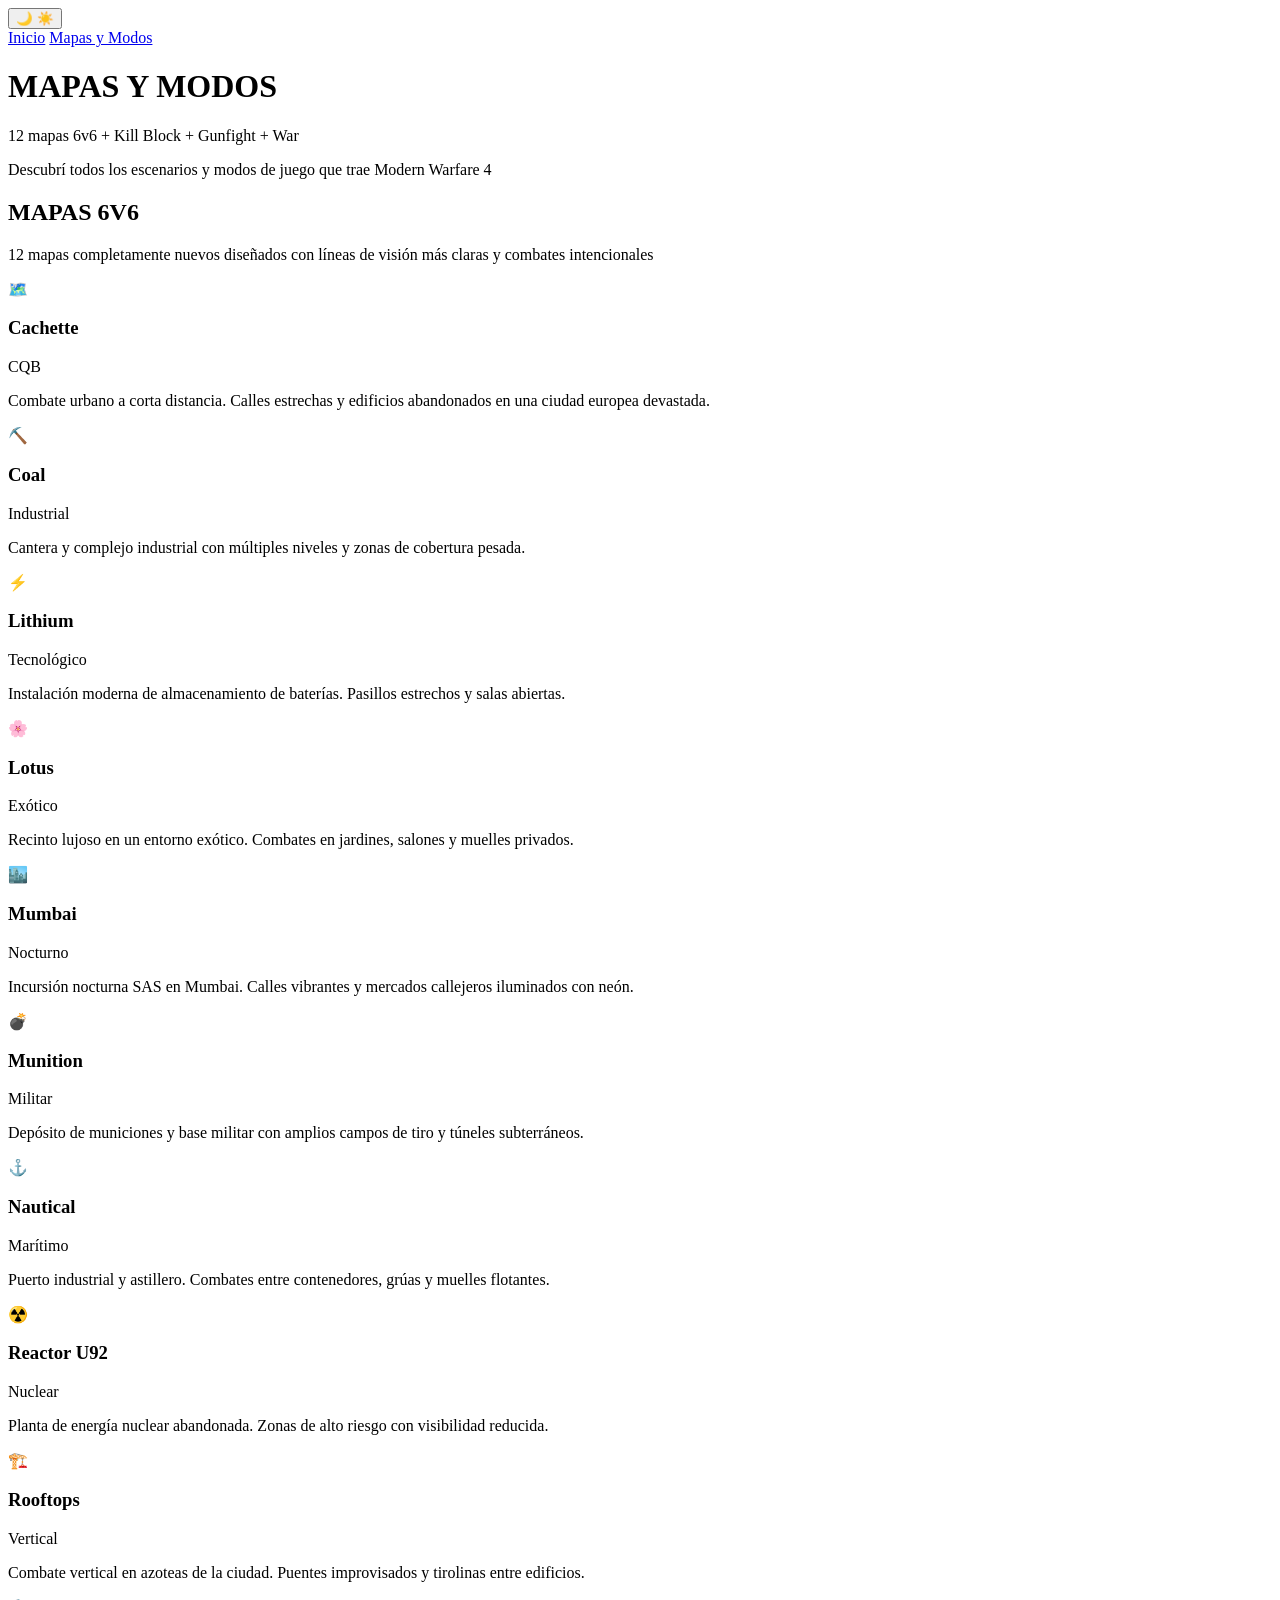
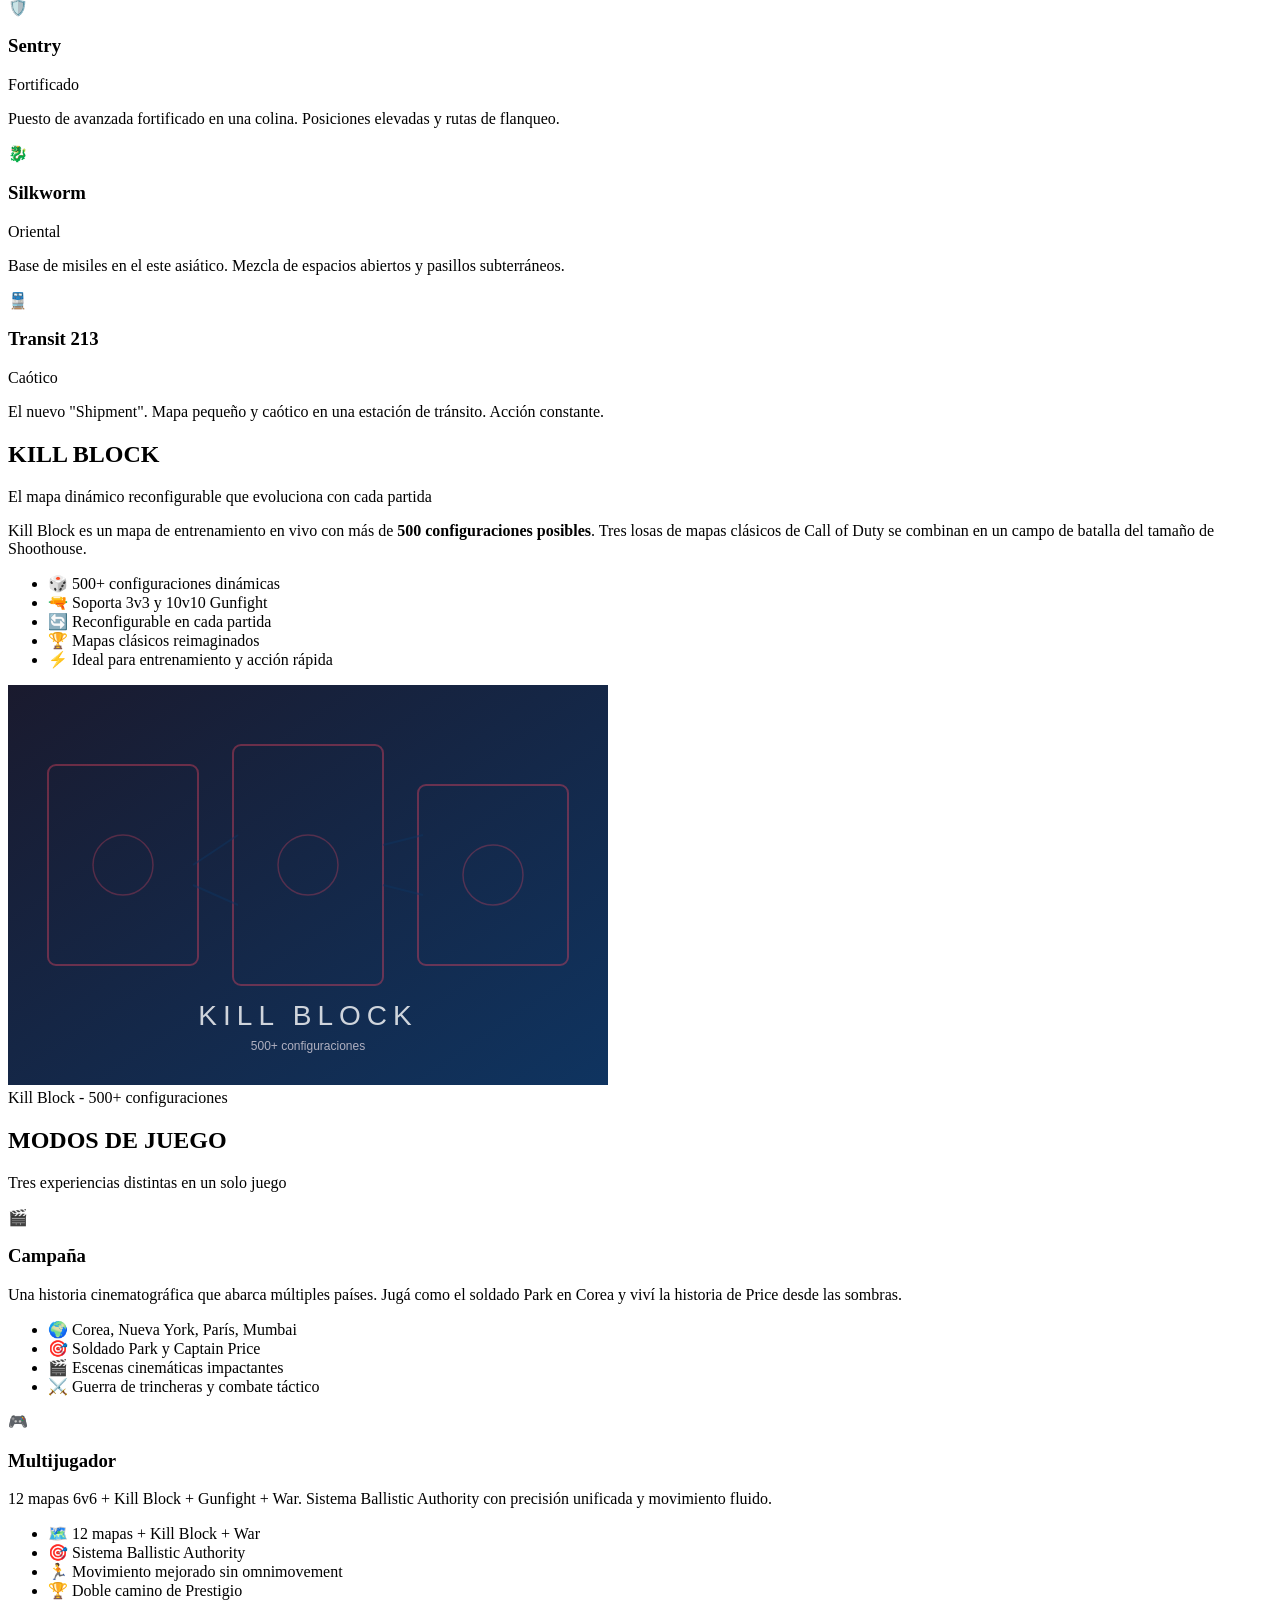
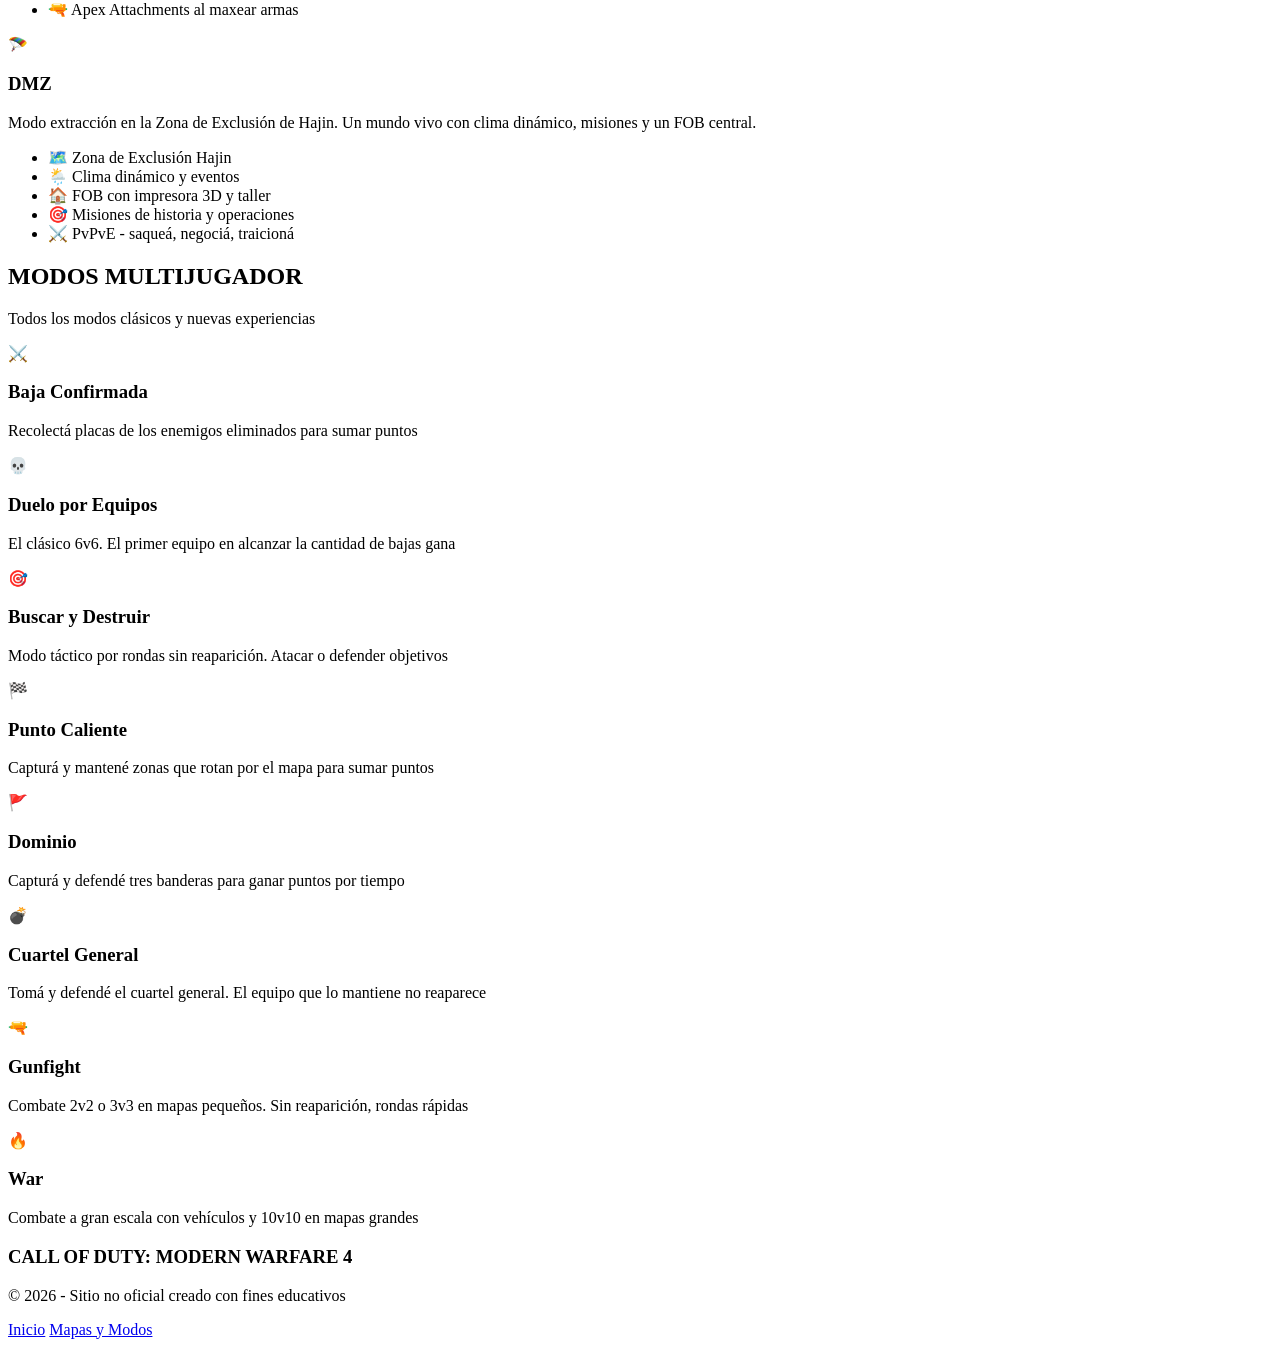
==== commit 73d6e0b0: "fix: rutas de CSS y JS para GitHub Pages (archivos en raíz)" ====
--- a/maps.html
+++ b/maps.html
@@ -4,7 +4,7 @@
   <meta charset="UTF-8">
   <meta name="viewport" content="width=device-width, initial-scale=1.0">
   <title>Modern Warfare 4 - Mapas y Modos</title>
-  <link rel="stylesheet" href="css/styles.css">
+  <link rel="stylesheet" href="styles.css">
 </head>
 <body>
 
@@ -295,6 +295,6 @@
     </div>
   </footer>
 
-  <script src="java/script.js"></script>
+  <script src="script.js"></script>
 </body>
 </html>
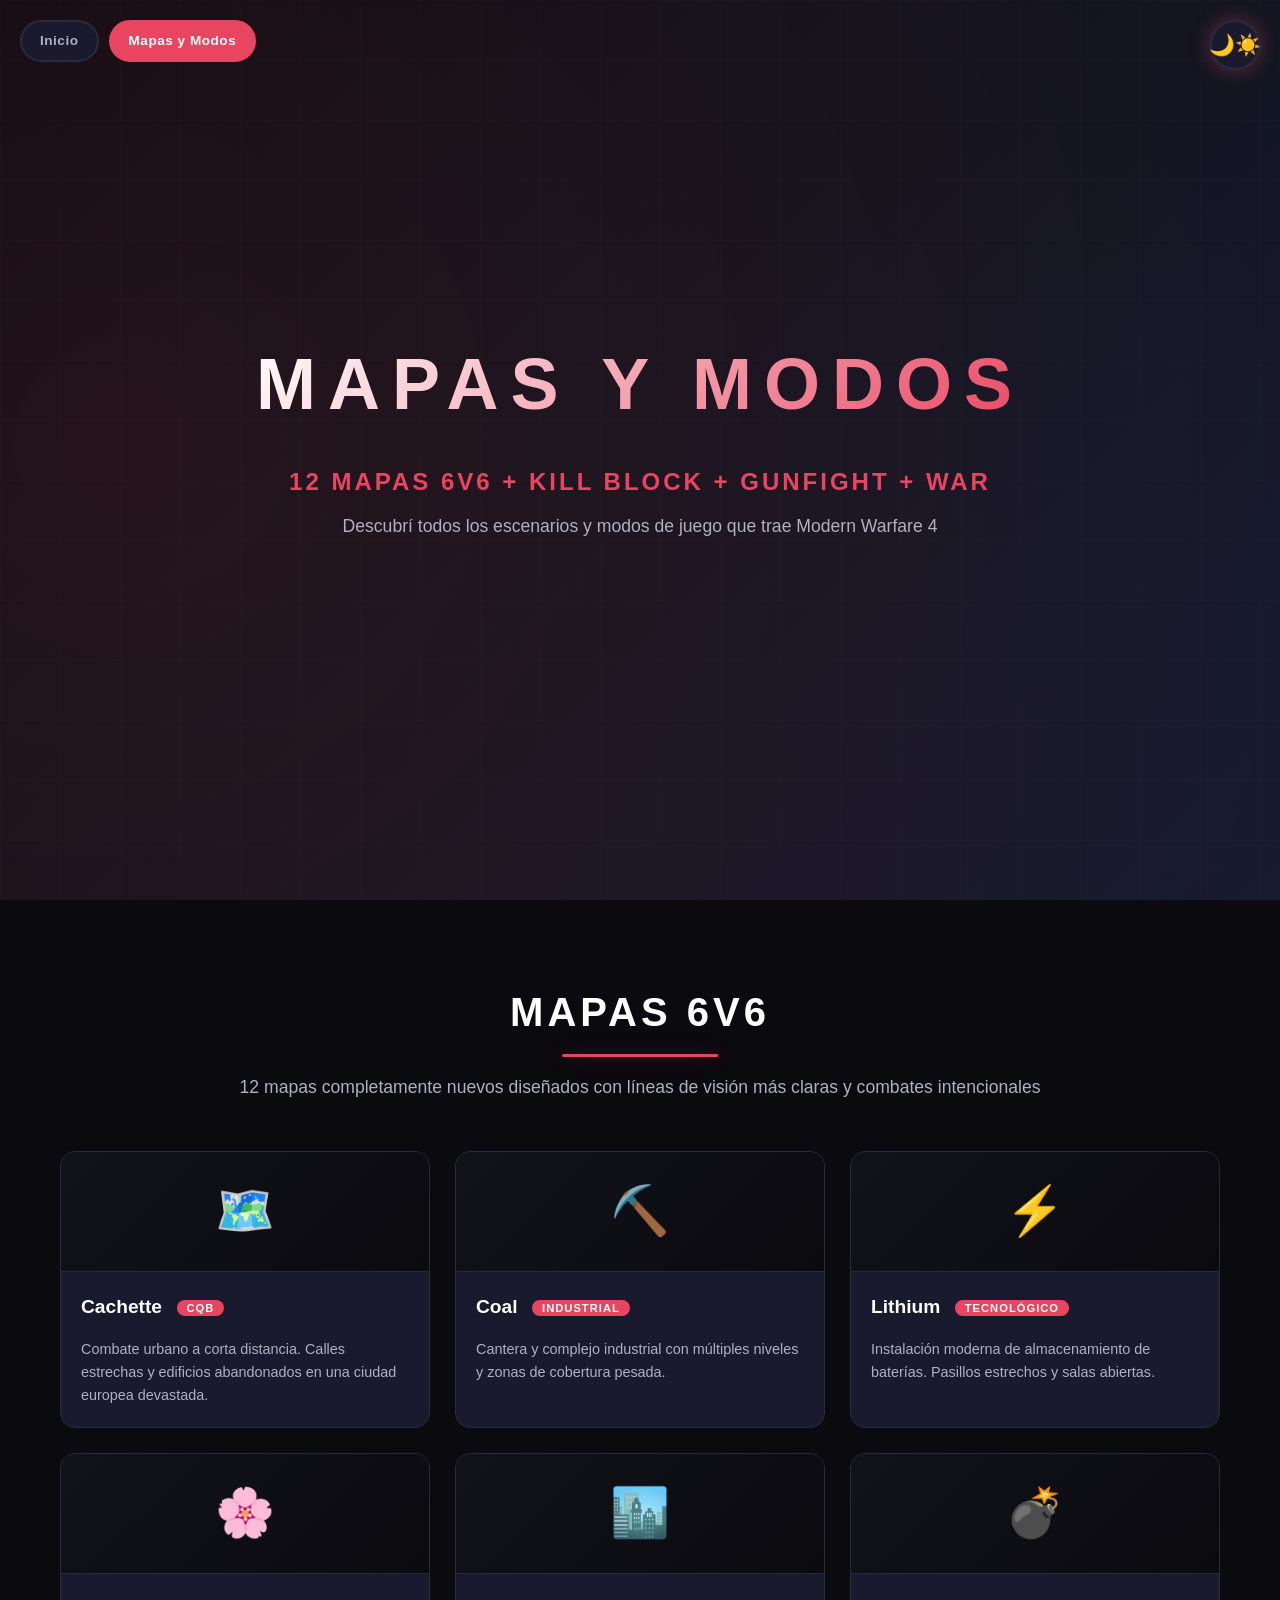
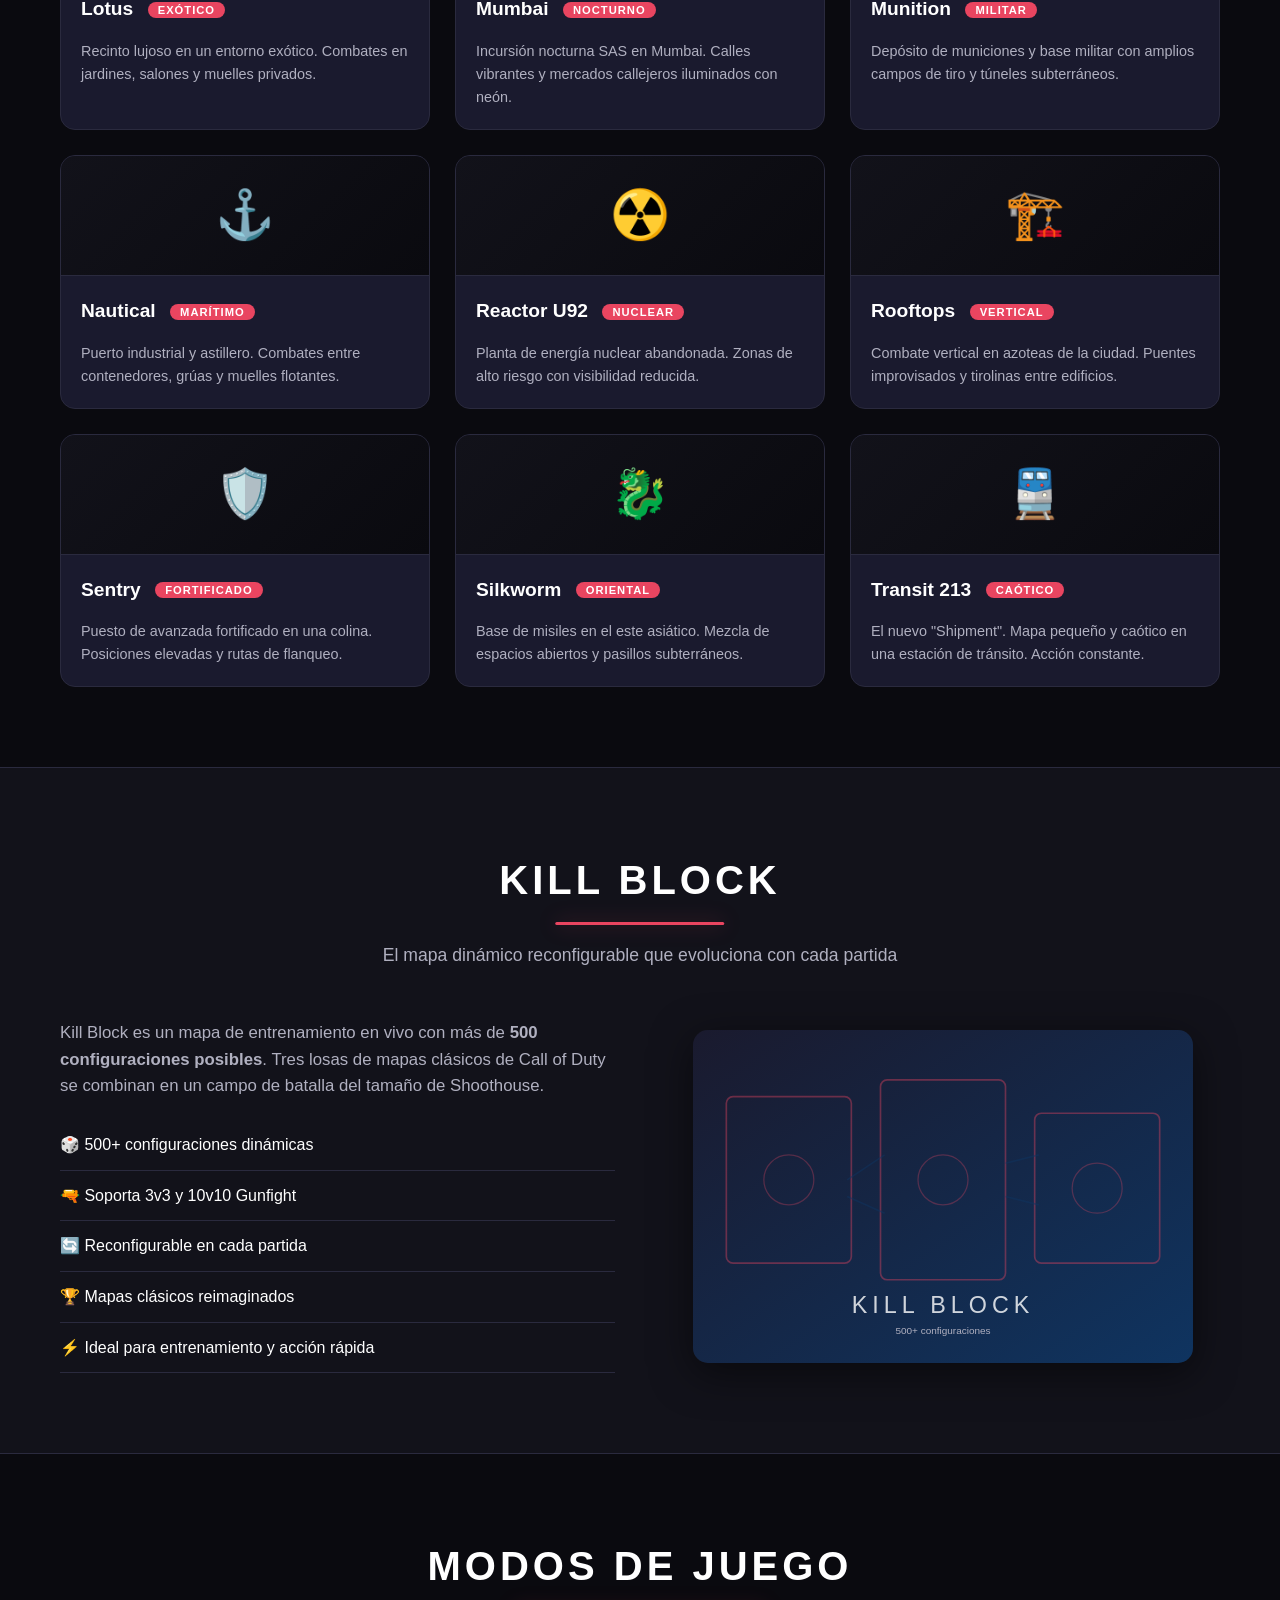
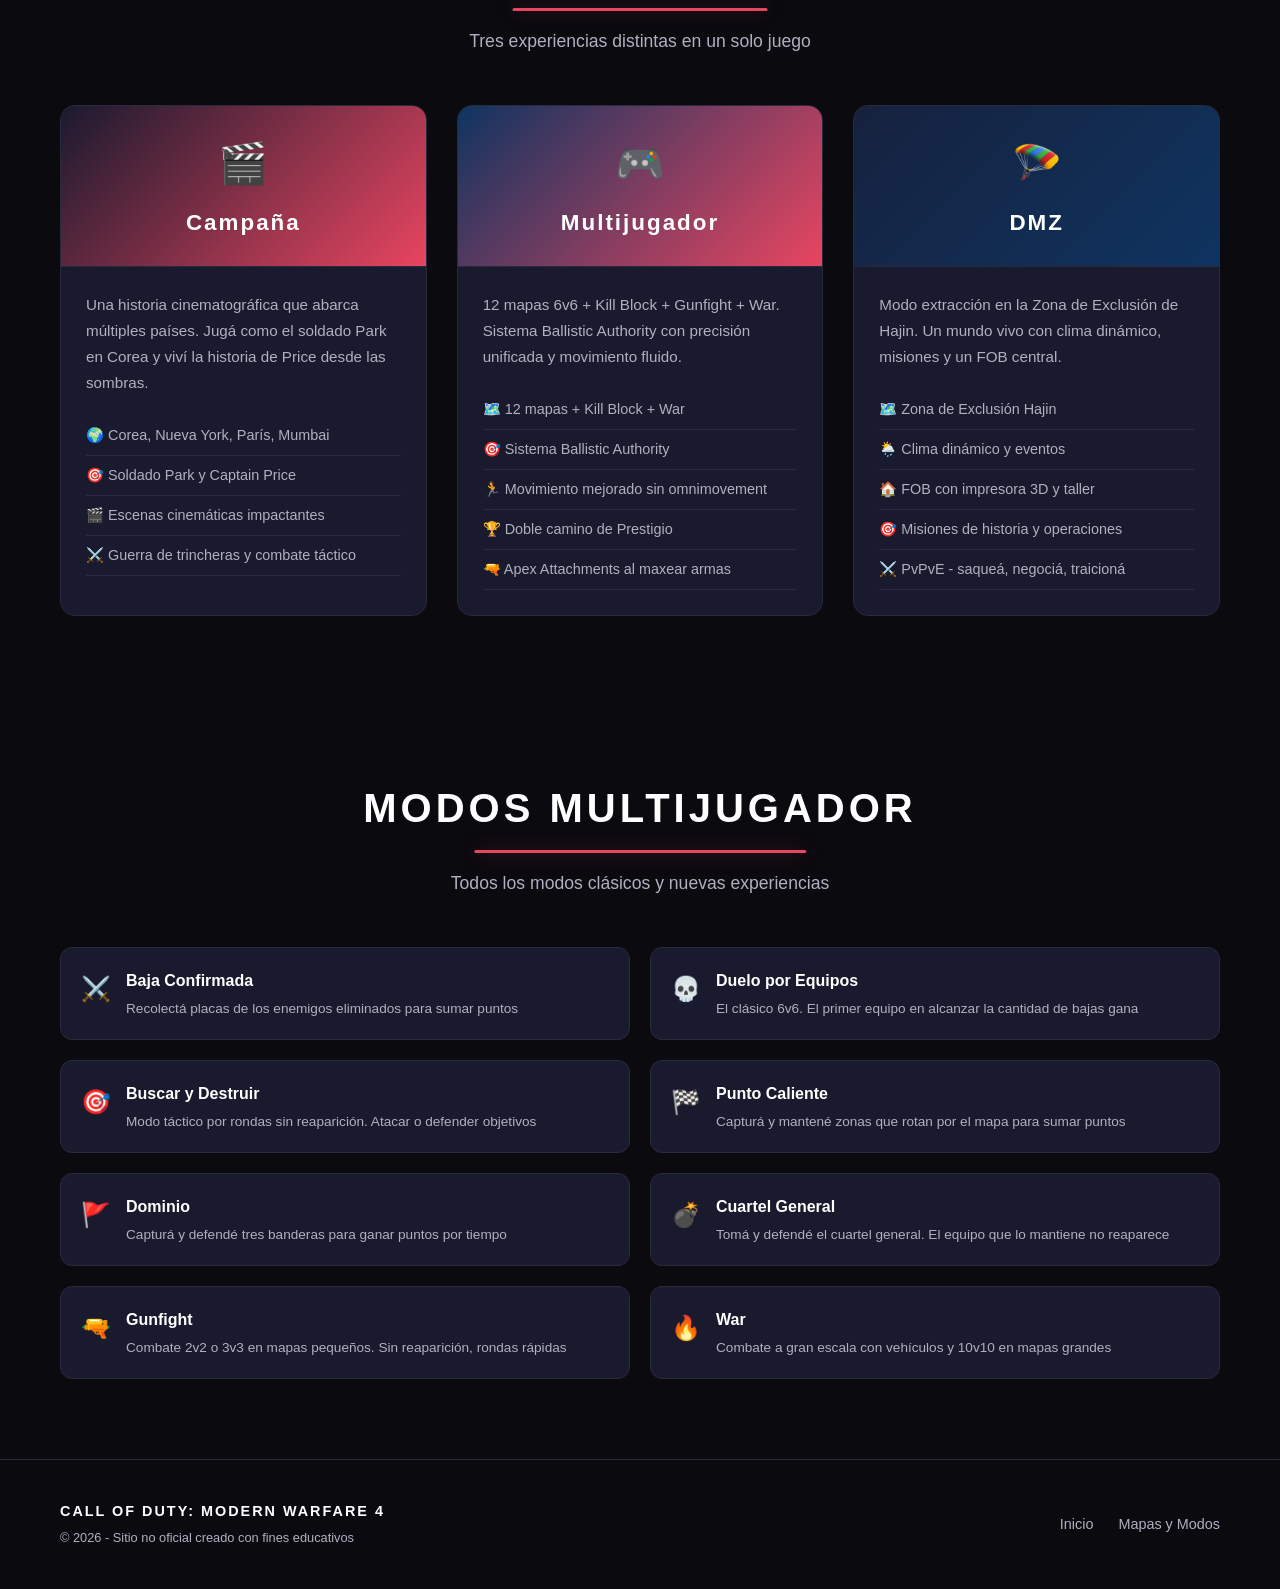
==== commit ab2bd16e: "fix: rutas con css/ y java/ (el repo tiene las carpetas)" ====
--- a/maps.html
+++ b/maps.html
@@ -4,7 +4,7 @@
   <meta charset="UTF-8">
   <meta name="viewport" content="width=device-width, initial-scale=1.0">
   <title>Modern Warfare 4 - Mapas y Modos</title>
-  <link rel="stylesheet" href="styles.css">
+  <link rel="stylesheet" href="css/styles.css">
 </head>
 <body>
 
@@ -295,6 +295,6 @@
     </div>
   </footer>
 
-  <script src="script.js"></script>
+  <script src="java/script.js"></script>
 </body>
 </html>
--- a/css/styles.css
+++ b/css/styles.css
@@ -0,0 +1,1095 @@
+:root {
+  --bg-primary: #0a0a0f;
+  --bg-secondary: #12121a;
+  --bg-card: #1a1a2e;
+  --text-primary: #ffffff;
+  --text-secondary: #b0b0c0;
+  --accent: #e94560;
+  --accent-hover: #ff6b81;
+  --border: #2a2a3e;
+  --shadow: rgba(233, 69, 96, 0.3);
+  --glow: 0 0 20px rgba(233, 69, 96, 0.4);
+}
+
+[data-theme="light"] {
+  --bg-primary: #f0f0f5;
+  --bg-secondary: #ffffff;
+  --bg-card: #e8e8f0;
+  --text-primary: #1a1a2e;
+  --text-secondary: #555570;
+  --accent: #d6304a;
+  --accent-hover: #b8283e;
+  --border: #d0d0da;
+  --shadow: rgba(214, 48, 74, 0.25);
+  --glow: 0 0 20px rgba(214, 48, 74, 0.2);
+}
+
+[data-theme="light"] .hero-cover .hero-overlay {
+  background: linear-gradient(135deg, rgba(240,240,245,0.9) 0%, rgba(255,255,255,0.75) 50%, rgba(232,232,240,0.65) 100%);
+}
+
+* {
+  margin: 0;
+  padding: 0;
+  box-sizing: border-box;
+}
+
+html {
+  scroll-behavior: smooth;
+}
+
+body {
+  font-family: 'Segoe UI', Tahoma, Geneva, Verdana, sans-serif;
+  background-color: var(--bg-primary);
+  color: var(--text-primary);
+  line-height: 1.6;
+  transition: background-color 0.5s ease, color 0.5s ease;
+  overflow-x: hidden;
+}
+
+.container {
+  max-width: 1200px;
+  margin: 0 auto;
+  padding: 0 20px;
+}
+
+.section {
+  padding: 80px 0;
+}
+
+.section-title {
+  font-size: 2.5rem;
+  text-align: center;
+  margin-bottom: 1rem;
+  letter-spacing: 4px;
+  position: relative;
+  display: inline-block;
+  left: 50%;
+  transform: translateX(-50%);
+}
+
+.section-title::after {
+  content: '';
+  display: block;
+  width: 60%;
+  height: 3px;
+  background: var(--accent);
+  margin: 10px auto 0;
+  border-radius: 2px;
+  box-shadow: var(--glow);
+}
+
+.section-subtitle {
+  text-align: center;
+  color: var(--text-secondary);
+  margin-bottom: 50px;
+  font-size: 1.1rem;
+}
+
+.page-nav {
+  position: fixed;
+  top: 20px;
+  left: 20px;
+  z-index: 1000;
+  display: flex;
+  gap: 10px;
+}
+
+.page-nav-link {
+  background: var(--bg-card);
+  border: 2px solid var(--border);
+  color: var(--text-secondary);
+  padding: 8px 18px;
+  border-radius: 25px;
+  text-decoration: none;
+  font-size: 0.85rem;
+  font-weight: 600;
+  transition: all 0.3s ease;
+  letter-spacing: 0.5px;
+}
+
+.page-nav-link:hover {
+  color: var(--text-primary);
+  border-color: var(--accent);
+  box-shadow: var(--glow);
+}
+
+.page-nav-link.active {
+  background: var(--accent);
+  color: white;
+  border-color: var(--accent);
+}
+
+.hero-short {
+  min-height: 50vh;
+}
+
+.theme-toggle-container {
+  position: fixed;
+  top: 20px;
+  right: 20px;
+  z-index: 1000;
+}
+
+.theme-toggle {
+  background: var(--bg-card);
+  border: 2px solid var(--border);
+  color: var(--text-primary);
+  width: 50px;
+  height: 50px;
+  border-radius: 50%;
+  cursor: pointer;
+  font-size: 1.3rem;
+  display: flex;
+  align-items: center;
+  justify-content: center;
+  transition: all 0.4s ease;
+  box-shadow: var(--glow);
+}
+
+.theme-toggle:hover {
+  transform: scale(1.1);
+  box-shadow: 0 0 30px var(--shadow);
+}
+
+[data-theme="dark"] .icon-light {
+  display: none;
+}
+
+[data-theme="dark"] .icon-dark {
+  display: inline;
+}
+
+[data-theme="light"] .icon-light {
+  display: inline;
+}
+
+[data-theme="light"] .icon-dark {
+  display: none;
+}
+
+.hero {
+  min-height: 100vh;
+  display: flex;
+  align-items: center;
+  justify-content: center;
+  position: relative;
+  background: linear-gradient(135deg, var(--bg-primary) 0%, var(--bg-secondary) 50%, var(--bg-card) 100%);
+  overflow: hidden;
+  transition: background 0.5s ease;
+}
+
+.hero-cover {
+  background: none;
+}
+
+.hero-cover::before {
+  display: none;
+}
+
+.hero-cover .hero-bg {
+  position: absolute;
+  inset: 0;
+  width: 100%;
+  height: 100%;
+  object-fit: cover;
+  opacity: 0.6;
+  z-index: 0;
+}
+
+.hero-cover .hero-overlay {
+  background: linear-gradient(135deg, rgba(10,10,15,0.85) 0%, rgba(18,18,26,0.7) 50%, rgba(15,52,96,0.6) 100%);
+  z-index: 1;
+}
+
+.hero-cover .hero-content {
+  z-index: 2;
+}
+
+.hero::before {
+  content: '';
+  position: absolute;
+  top: -50%;
+  left: -50%;
+  width: 200%;
+  height: 200%;
+  background: radial-gradient(circle at 30% 50%, var(--accent) 0%, transparent 60%),
+              radial-gradient(circle at 70% 50%, #0f3460 0%, transparent 60%);
+  opacity: 0.1;
+  animation: heroGlow 10s ease-in-out infinite alternate;
+}
+
+@keyframes heroGlow {
+  0% { transform: translate(0, 0) rotate(0deg); opacity: 0.1; }
+  50% { opacity: 0.15; }
+  100% { transform: translate(-5%, -5%) rotate(5deg); opacity: 0.1; }
+}
+
+.hero-overlay {
+  position: absolute;
+  inset: 0;
+  background: url("data:image/svg+xml,%3Csvg width='60' height='60' xmlns='http://www.w3.org/2000/svg'%3E%3Cdefs%3E%3Cpattern id='grid' width='60' height='60' patternUnits='userSpaceOnUse'%3E%3Cpath d='M 60 0 L 0 0 0 60' fill='none' stroke='rgba(255,255,255,0.03)' stroke-width='1'/%3E%3C/pattern%3E%3C/defs%3E%3Crect width='60' height='60' fill='url(%23grid)'/%3E%3C/svg%3E");
+  opacity: 0.5;
+}
+
+.hero-content {
+  text-align: center;
+  z-index: 1;
+  padding: 20px;
+  animation: fadeInUp 1s ease;
+}
+
+@keyframes fadeInUp {
+  from { opacity: 0; transform: translateY(40px); }
+  to { opacity: 1; transform: translateY(0); }
+}
+
+.hero-logo {
+  max-width: 300px;
+  margin-bottom: 20px;
+  filter: drop-shadow(0 0 30px var(--shadow));
+  animation: pulseLogo 3s ease-in-out infinite;
+}
+
+@keyframes pulseLogo {
+  0%, 100% { filter: drop-shadow(0 0 20px var(--shadow)); }
+  50% { filter: drop-shadow(0 0 40px var(--shadow)); }
+}
+
+.hero h1 {
+  font-size: 4.5rem;
+  font-weight: 900;
+  letter-spacing: 12px;
+  background: linear-gradient(135deg, var(--text-primary) 0%, var(--accent) 50%, var(--text-primary) 100%);
+  background-size: 200% 200%;
+  -webkit-background-clip: text;
+  -webkit-text-fill-color: transparent;
+  background-clip: text;
+  animation: gradientShift 4s ease-in-out infinite;
+}
+
+@keyframes gradientShift {
+  0%, 100% { background-position: 0% 50%; }
+  50% { background-position: 100% 50%; }
+}
+
+.hero-subtitle {
+  font-size: 1.5rem;
+  color: var(--accent);
+  margin: 20px 0 10px;
+  font-weight: 600;
+  text-transform: uppercase;
+  letter-spacing: 3px;
+}
+
+.hero-desc {
+  font-size: 1.1rem;
+  color: var(--text-secondary);
+  max-width: 600px;
+  margin: 0 auto 30px;
+  line-height: 1.8;
+}
+
+.hero-badges {
+  display: flex;
+  gap: 15px;
+  justify-content: center;
+  flex-wrap: wrap;
+}
+
+.badge {
+  background: var(--accent);
+  color: white;
+  padding: 8px 24px;
+  border-radius: 25px;
+  font-weight: 700;
+  font-size: 0.9rem;
+  letter-spacing: 2px;
+  box-shadow: var(--glow);
+  animation: badgePulse 2s ease-in-out infinite;
+}
+
+@keyframes badgePulse {
+  0%, 100% { transform: scale(1); }
+  50% { transform: scale(1.05); }
+}
+
+.about-grid {
+  display: grid;
+  grid-template-columns: 1fr 1fr;
+  gap: 50px;
+  align-items: center;
+  margin-top: 50px;
+}
+
+.about-text p {
+  margin-bottom: 20px;
+  color: var(--text-secondary);
+  font-size: 1.05rem;
+}
+
+.features-list {
+  list-style: none;
+  margin-top: 20px;
+}
+
+.features-list li {
+  padding: 12px 0;
+  border-bottom: 1px solid var(--border);
+  font-size: 1rem;
+  transition: color 0.3s ease, padding-left 0.3s ease;
+}
+
+.features-list li:hover {
+  color: var(--accent);
+  padding-left: 10px;
+}
+
+.image-card {
+  position: relative;
+  border-radius: 15px;
+  overflow: hidden;
+  box-shadow: 0 10px 40px rgba(0, 0, 0, 0.5);
+  transition: all 0.5s ease;
+  cursor: pointer;
+}
+
+.image-card:hover {
+  transform: scale(1.03);
+  box-shadow: 0 15px 50px var(--shadow);
+}
+
+.image-card img {
+  width: 100%;
+  height: 100%;
+  object-fit: cover;
+  display: block;
+  transition: transform 0.5s ease;
+}
+
+.image-card:hover img {
+  transform: scale(1.1);
+}
+
+.image-overlay {
+  position: absolute;
+  bottom: 0;
+  left: 0;
+  right: 0;
+  padding: 30px 20px;
+  background: linear-gradient(transparent, rgba(0, 0, 0, 0.9));
+  color: white;
+  font-size: 1.2rem;
+  font-weight: 600;
+  transform: translateY(100%);
+  transition: transform 0.4s ease;
+}
+
+.image-card:hover .image-overlay {
+  transform: translateY(0);
+}
+
+.gallery-grid {
+  display: grid;
+  grid-template-columns: repeat(3, 1fr);
+  gap: 25px;
+}
+
+.gallery-item {
+  position: relative;
+  border-radius: 12px;
+  overflow: hidden;
+  cursor: pointer;
+  box-shadow: 0 5px 20px rgba(0, 0, 0, 0.3);
+  transition: all 0.5s ease;
+  aspect-ratio: 4/5;
+}
+
+.gallery-item:hover {
+  transform: scale(1.05) translateY(-10px);
+  box-shadow: 0 20px 60px var(--shadow);
+  z-index: 10;
+}
+
+.gallery-item img {
+  width: 100%;
+  height: 100%;
+  object-fit: cover;
+  display: block;
+  transition: transform 0.6s ease;
+}
+
+.gallery-item:hover img {
+  transform: scale(1.15);
+}
+
+.gallery-info {
+  position: absolute;
+  bottom: 0;
+  left: 0;
+  right: 0;
+  padding: 25px 20px;
+  background: linear-gradient(transparent 0%, rgba(0, 0, 0, 0.95) 100%);
+  color: white;
+  transform: translateY(100%);
+  transition: transform 0.4s ease;
+}
+
+.gallery-item:hover .gallery-info {
+  transform: translateY(0);
+}
+
+.gallery-info h3 {
+  font-size: 1.1rem;
+  margin-bottom: 5px;
+  color: var(--accent);
+}
+
+.gallery-info p {
+  font-size: 0.85rem;
+  opacity: 0.9;
+}
+
+.maps-grid {
+  display: grid;
+  grid-template-columns: repeat(3, 1fr);
+  gap: 25px;
+}
+
+.map-card {
+  background: var(--bg-card);
+  border: 1px solid var(--border);
+  border-radius: 15px;
+  overflow: hidden;
+  transition: all 0.4s ease;
+}
+
+.map-card:hover {
+  transform: translateY(-8px);
+  box-shadow: 0 15px 40px var(--shadow);
+  border-color: var(--accent);
+}
+
+.map-img {
+  height: 120px;
+  display: flex;
+  align-items: center;
+  justify-content: center;
+  font-size: 3rem;
+  background: linear-gradient(135deg, var(--bg-secondary), var(--bg-primary));
+  border-bottom: 1px solid var(--border);
+}
+
+.map-info {
+  padding: 20px;
+}
+
+.map-info h3 {
+  font-size: 1.2rem;
+  margin-bottom: 5px;
+  display: inline-block;
+}
+
+.map-tag {
+  font-size: 0.7rem;
+  background: var(--accent);
+  color: white;
+  padding: 2px 10px;
+  border-radius: 10px;
+  font-weight: 700;
+  text-transform: uppercase;
+  letter-spacing: 1px;
+  margin-left: 10px;
+  vertical-align: middle;
+}
+
+.map-info p {
+  color: var(--text-secondary);
+  font-size: 0.9rem;
+  margin-top: 10px;
+  line-height: 1.6;
+}
+
+.killblock-section {
+  background: var(--bg-secondary);
+  border-top: 1px solid var(--border);
+  border-bottom: 1px solid var(--border);
+}
+
+.killblock-content {
+  display: grid;
+  grid-template-columns: 1fr 1fr;
+  gap: 50px;
+  align-items: center;
+}
+
+.killblock-text p {
+  color: var(--text-secondary);
+  font-size: 1.05rem;
+  margin-bottom: 20px;
+}
+
+.killblock-visual .image-card {
+  max-width: 500px;
+  margin: 0 auto;
+}
+
+.modes-grid {
+  display: grid;
+  grid-template-columns: repeat(3, 1fr);
+  gap: 30px;
+}
+
+.mode-card {
+  background: var(--bg-card);
+  border: 1px solid var(--border);
+  border-radius: 15px;
+  overflow: hidden;
+  transition: all 0.4s ease;
+}
+
+.mode-card:hover {
+  transform: translateY(-10px);
+  box-shadow: 0 15px 40px var(--shadow);
+  border-color: var(--accent);
+}
+
+.mode-header {
+  padding: 25px;
+  text-align: center;
+  border-bottom: 1px solid var(--border);
+}
+
+.mode-header.campaign {
+  background: linear-gradient(135deg, #1a1a2e, #e94560);
+}
+
+.mode-header.multiplayer {
+  background: linear-gradient(135deg, #0f3460, #e94560);
+}
+
+.mode-header.dmz {
+  background: linear-gradient(135deg, #16213e, #0f3460);
+}
+
+.mode-icon {
+  font-size: 2.5rem;
+  display: block;
+  margin-bottom: 10px;
+}
+
+.mode-header h3 {
+  font-size: 1.4rem;
+  letter-spacing: 2px;
+}
+
+.mode-body {
+  padding: 25px;
+}
+
+.mode-body p {
+  color: var(--text-secondary);
+  font-size: 0.95rem;
+  line-height: 1.7;
+  margin-bottom: 20px;
+}
+
+.mode-body ul {
+  list-style: none;
+}
+
+.mode-body ul li {
+  padding: 8px 0;
+  border-bottom: 1px solid var(--border);
+  font-size: 0.9rem;
+  color: var(--text-secondary);
+  transition: color 0.3s ease;
+}
+
+.mode-body ul li:hover {
+  color: var(--accent);
+}
+
+.modes-list {
+  display: grid;
+  grid-template-columns: repeat(2, 1fr);
+  gap: 20px;
+  margin-top: 50px;
+}
+
+.mode-item {
+  display: flex;
+  gap: 15px;
+  align-items: flex-start;
+  background: var(--bg-card);
+  border: 1px solid var(--border);
+  border-radius: 12px;
+  padding: 20px;
+  transition: all 0.3s ease;
+}
+
+.mode-item:hover {
+  transform: translateX(5px);
+  border-color: var(--accent);
+  box-shadow: 0 5px 20px var(--shadow);
+}
+
+.mode-tag {
+  font-size: 1.5rem;
+  flex-shrink: 0;
+  margin-top: 2px;
+}
+
+.mode-item h3 {
+  font-size: 1rem;
+  margin-bottom: 5px;
+}
+
+.mode-item p {
+  color: var(--text-secondary);
+  font-size: 0.85rem;
+  line-height: 1.5;
+}
+
+.trailer {
+  background: var(--bg-secondary);
+  border-top: 1px solid var(--border);
+  border-bottom: 1px solid var(--border);
+}
+
+.video-container {
+  position: relative;
+  width: 100%;
+  max-width: 900px;
+  margin: 0 auto;
+  aspect-ratio: 16/9;
+  border-radius: 15px;
+  overflow: hidden;
+  box-shadow: 0 10px 40px rgba(0, 0, 0, 0.5);
+  transition: box-shadow 0.4s ease;
+}
+
+.video-container:hover {
+  box-shadow: 0 15px 50px var(--shadow);
+}
+
+.video-container iframe {
+  width: 100%;
+  height: 100%;
+  border: none;
+}
+
+.features-grid {
+  display: grid;
+  grid-template-columns: repeat(3, 1fr);
+  gap: 30px;
+  margin-top: 50px;
+}
+
+.feature-card {
+  background: var(--bg-card);
+  border: 1px solid var(--border);
+  border-radius: 15px;
+  padding: 35px 25px;
+  text-align: center;
+  transition: all 0.4s ease;
+  position: relative;
+  overflow: hidden;
+}
+
+.feature-card::before {
+  content: '';
+  position: absolute;
+  top: 0;
+  left: 0;
+  right: 0;
+  height: 3px;
+  background: var(--accent);
+  transform: scaleX(0);
+  transition: transform 0.4s ease;
+}
+
+.feature-card:hover::before {
+  transform: scaleX(1);
+}
+
+.feature-card:hover {
+  transform: translateY(-10px);
+  box-shadow: 0 15px 40px var(--shadow);
+  border-color: var(--accent);
+}
+
+.feature-icon {
+  font-size: 3rem;
+  margin-bottom: 20px;
+  transition: transform 0.4s ease;
+}
+
+.feature-card:hover .feature-icon {
+  transform: scale(1.2) rotate(10deg);
+}
+
+.feature-card h3 {
+  font-size: 1.2rem;
+  margin-bottom: 15px;
+  color: var(--text-primary);
+}
+
+.feature-card p {
+  color: var(--text-secondary);
+  font-size: 0.95rem;
+  line-height: 1.7;
+}
+
+.news-grid {
+  display: grid;
+  grid-template-columns: repeat(3, 1fr);
+  gap: 30px;
+  margin-top: 50px;
+}
+
+.news-card {
+  background: var(--bg-card);
+  border-radius: 15px;
+  overflow: hidden;
+  transition: all 0.4s ease;
+  border: 1px solid var(--border);
+}
+
+.news-card:hover {
+  transform: translateY(-10px);
+  box-shadow: 0 15px 40px var(--shadow);
+  border-color: var(--accent);
+}
+
+.news-image {
+  overflow: hidden;
+  height: 200px;
+}
+
+.news-image img {
+  width: 100%;
+  height: 100%;
+  object-fit: cover;
+  transition: transform 0.6s ease;
+}
+
+.news-card:hover .news-image img {
+  transform: scale(1.1);
+}
+
+.news-content {
+  padding: 25px;
+}
+
+.news-date {
+  color: var(--accent);
+  font-size: 0.85rem;
+  font-weight: 600;
+  text-transform: uppercase;
+  letter-spacing: 1px;
+}
+
+.news-content h3 {
+  margin: 10px 0;
+  font-size: 1.15rem;
+}
+
+.news-content p {
+  color: var(--text-secondary);
+  font-size: 0.9rem;
+  line-height: 1.6;
+}
+
+.cta {
+  text-align: center;
+  background: linear-gradient(135deg, var(--bg-secondary) 0%, var(--bg-card) 100%);
+  border-top: 1px solid var(--border);
+  border-bottom: 1px solid var(--border);
+}
+
+.cta h2 {
+  font-size: 2.5rem;
+  margin-bottom: 15px;
+  letter-spacing: 3px;
+}
+
+.cta p {
+  color: var(--text-secondary);
+  font-size: 1.1rem;
+  margin-bottom: 30px;
+}
+
+.platform-buttons {
+  display: flex;
+  gap: 20px;
+  justify-content: center;
+  margin-bottom: 40px;
+  flex-wrap: wrap;
+}
+
+.platform-btn {
+  display: flex;
+  align-items: center;
+  gap: 10px;
+  padding: 16px 30px;
+  border-radius: 12px;
+  text-decoration: none;
+  font-weight: 700;
+  font-size: 1rem;
+  letter-spacing: 1px;
+  transition: all 0.3s ease;
+  border: 2px solid var(--border);
+  background: var(--bg-card);
+  color: var(--text-primary);
+  min-width: 160px;
+  justify-content: center;
+}
+
+.platform-btn:hover {
+  transform: translateY(-5px);
+  box-shadow: 0 10px 30px var(--shadow);
+}
+
+.platform-btn.xbox:hover {
+  border-color: #107c10;
+  box-shadow: 0 10px 30px rgba(16, 124, 16, 0.3);
+}
+
+.platform-btn.playstation:hover {
+  border-color: #0070cc;
+  box-shadow: 0 10px 30px rgba(0, 112, 204, 0.3);
+}
+
+.platform-btn.pc:hover {
+  border-color: #e94560;
+  box-shadow: 0 10px 30px rgba(233, 69, 96, 0.3);
+}
+
+.platform-btn.switch:hover {
+  border-color: #e60012;
+  box-shadow: 0 10px 30px rgba(230, 0, 18, 0.3);
+}
+
+.platform-icon {
+  font-size: 1.5rem;
+}
+
+.newsletter-form {
+  display: flex;
+  gap: 10px;
+  max-width: 500px;
+  margin: 0 auto;
+  justify-content: center;
+}
+
+.newsletter-form input {
+  flex: 1;
+  padding: 15px 20px;
+  border: 2px solid var(--border);
+  border-radius: 8px;
+  background: var(--bg-primary);
+  color: var(--text-primary);
+  font-size: 1rem;
+  outline: none;
+  transition: border-color 0.3s ease;
+  min-width: 200px;
+}
+
+.newsletter-form input:focus {
+  border-color: var(--accent);
+  box-shadow: var(--glow);
+}
+
+.newsletter-form button {
+  padding: 15px 35px;
+  background: var(--accent);
+  color: white;
+  border: none;
+  border-radius: 8px;
+  font-size: 1rem;
+  font-weight: 700;
+  cursor: pointer;
+  transition: all 0.3s ease;
+  text-transform: uppercase;
+  letter-spacing: 1px;
+}
+
+.newsletter-form button:hover {
+  background: var(--accent-hover);
+  transform: translateY(-2px);
+  box-shadow: 0 10px 30px var(--shadow);
+}
+
+.footer {
+  padding: 40px 0;
+  border-top: 1px solid var(--border);
+}
+
+.footer-content {
+  display: flex;
+  justify-content: space-between;
+  align-items: center;
+}
+
+.footer-brand h3 {
+  font-size: 0.9rem;
+  letter-spacing: 2px;
+  margin-bottom: 5px;
+}
+
+.footer-brand p {
+  color: var(--text-secondary);
+  font-size: 0.8rem;
+}
+
+.footer-links {
+  display: flex;
+  gap: 25px;
+}
+
+.footer-links a {
+  color: var(--text-secondary);
+  text-decoration: none;
+  font-size: 0.9rem;
+  transition: color 0.3s ease;
+}
+
+.footer-links a:hover {
+  color: var(--accent);
+}
+
+@media (max-width: 1024px) {
+  .maps-grid {
+    grid-template-columns: repeat(2, 1fr);
+  }
+
+  .gallery-grid {
+    grid-template-columns: repeat(2, 1fr);
+  }
+
+  .features-grid {
+    grid-template-columns: repeat(2, 1fr);
+  }
+
+  .news-grid {
+    grid-template-columns: repeat(2, 1fr);
+  }
+}
+
+@media (max-width: 768px) {
+  .hero h1 {
+    font-size: 2.5rem;
+    letter-spacing: 6px;
+  }
+
+  .hero-subtitle {
+    font-size: 1.1rem;
+  }
+
+  .hero-desc {
+    font-size: 0.95rem;
+  }
+
+  .section {
+    padding: 50px 0;
+  }
+
+  .section-title {
+    font-size: 1.8rem;
+  }
+
+  .about-grid {
+    grid-template-columns: 1fr;
+  }
+
+  .maps-grid {
+    grid-template-columns: 1fr 1fr;
+  }
+
+  .killblock-content {
+    grid-template-columns: 1fr;
+  }
+
+  .modes-grid {
+    grid-template-columns: 1fr;
+  }
+
+  .modes-list {
+    grid-template-columns: 1fr;
+  }
+
+  .gallery-grid {
+    grid-template-columns: 1fr 1fr;
+  }
+
+  .features-grid {
+    grid-template-columns: 1fr;
+  }
+
+  .news-grid {
+    grid-template-columns: 1fr;
+  }
+
+  .footer-content {
+    flex-direction: column;
+    gap: 20px;
+    text-align: center;
+  }
+
+  .newsletter-form {
+    flex-direction: column;
+    align-items: center;
+  }
+
+  .newsletter-form input {
+    width: 100%;
+    min-width: unset;
+  }
+
+  .platform-buttons {
+    flex-direction: column;
+    align-items: center;
+  }
+
+  .platform-btn {
+    width: 100%;
+    max-width: 300px;
+  }
+
+  .page-nav {
+    top: 10px;
+    left: 10px;
+    gap: 6px;
+  }
+
+  .page-nav-link {
+    padding: 6px 12px;
+    font-size: 0.75rem;
+  }
+
+  .theme-toggle-container {
+    top: 10px;
+    right: 10px;
+  }
+
+  .theme-toggle {
+    width: 40px;
+    height: 40px;
+    font-size: 1rem;
+  }
+}
+
+@media (max-width: 480px) {
+  .gallery-grid {
+    grid-template-columns: 1fr;
+  }
+
+  .maps-grid {
+    grid-template-columns: 1fr;
+  }
+
+  .hero-logo {
+    max-width: 200px;
+  }
+}
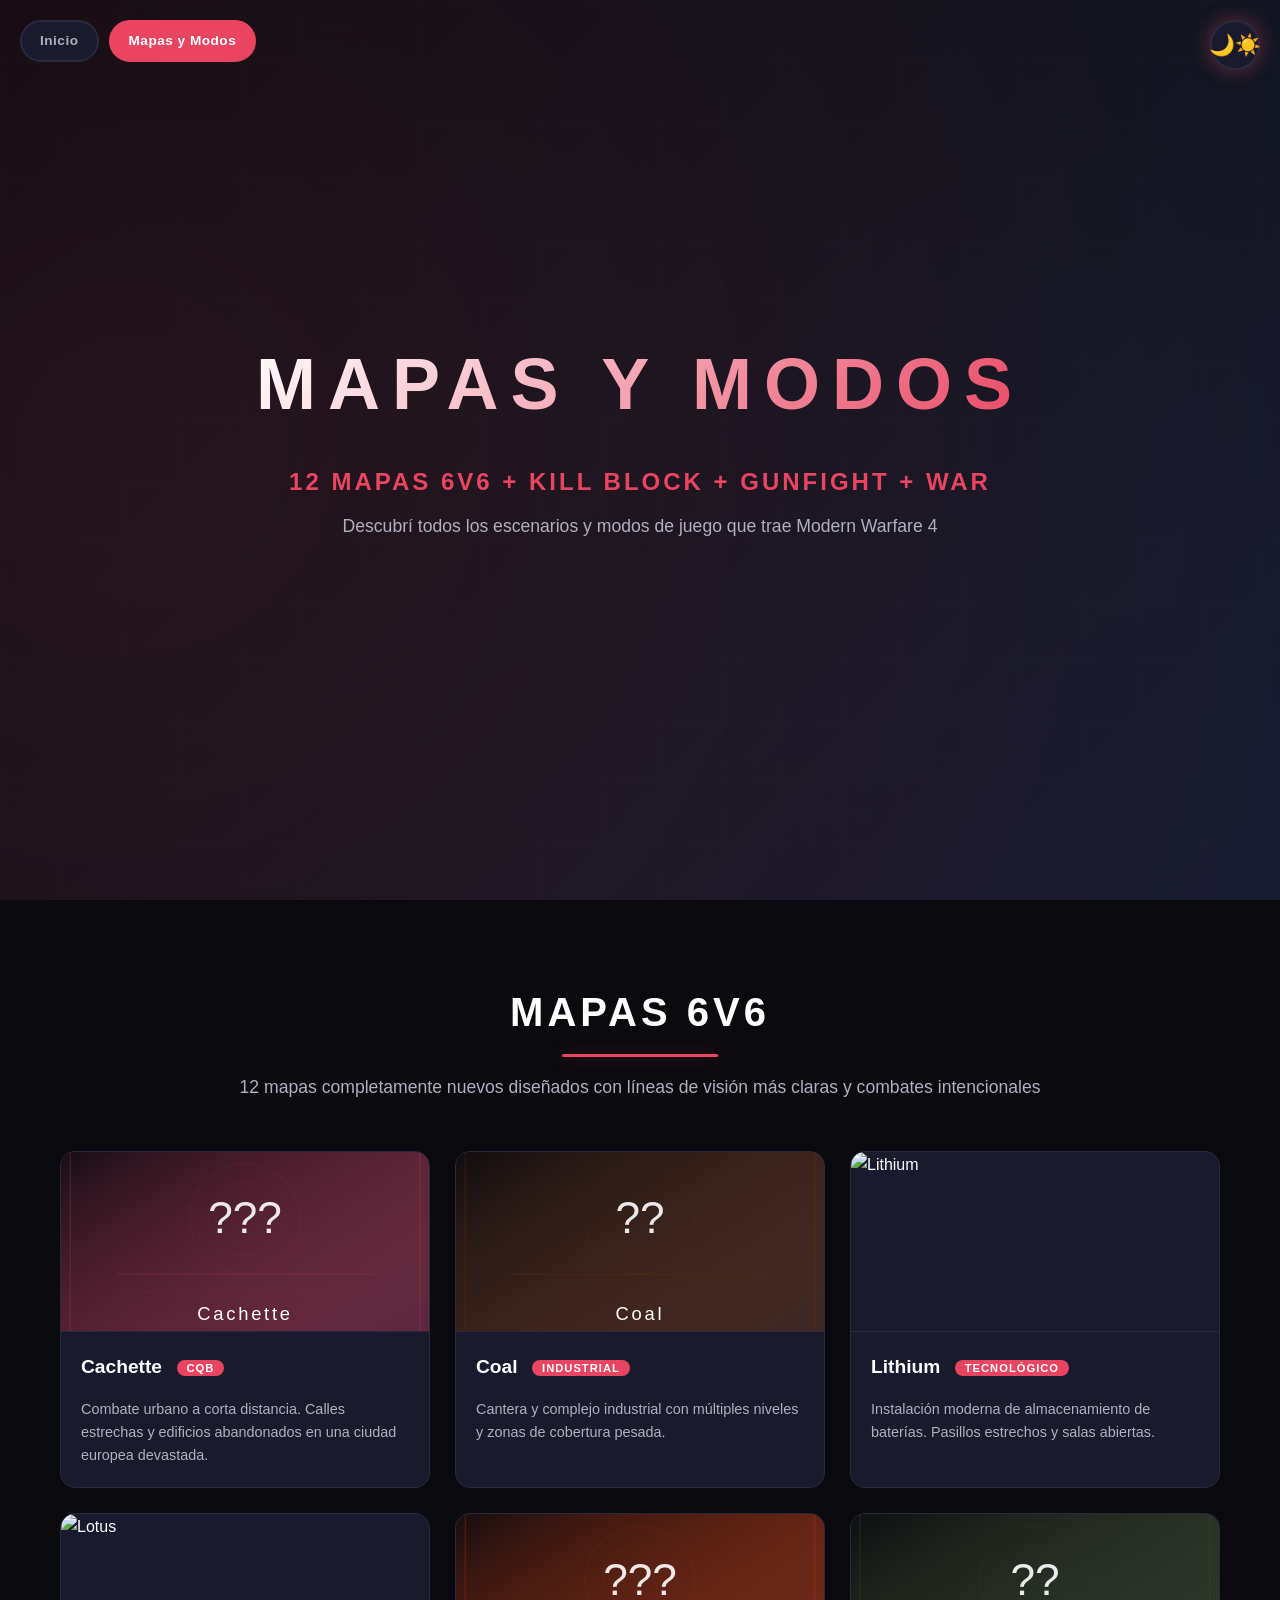
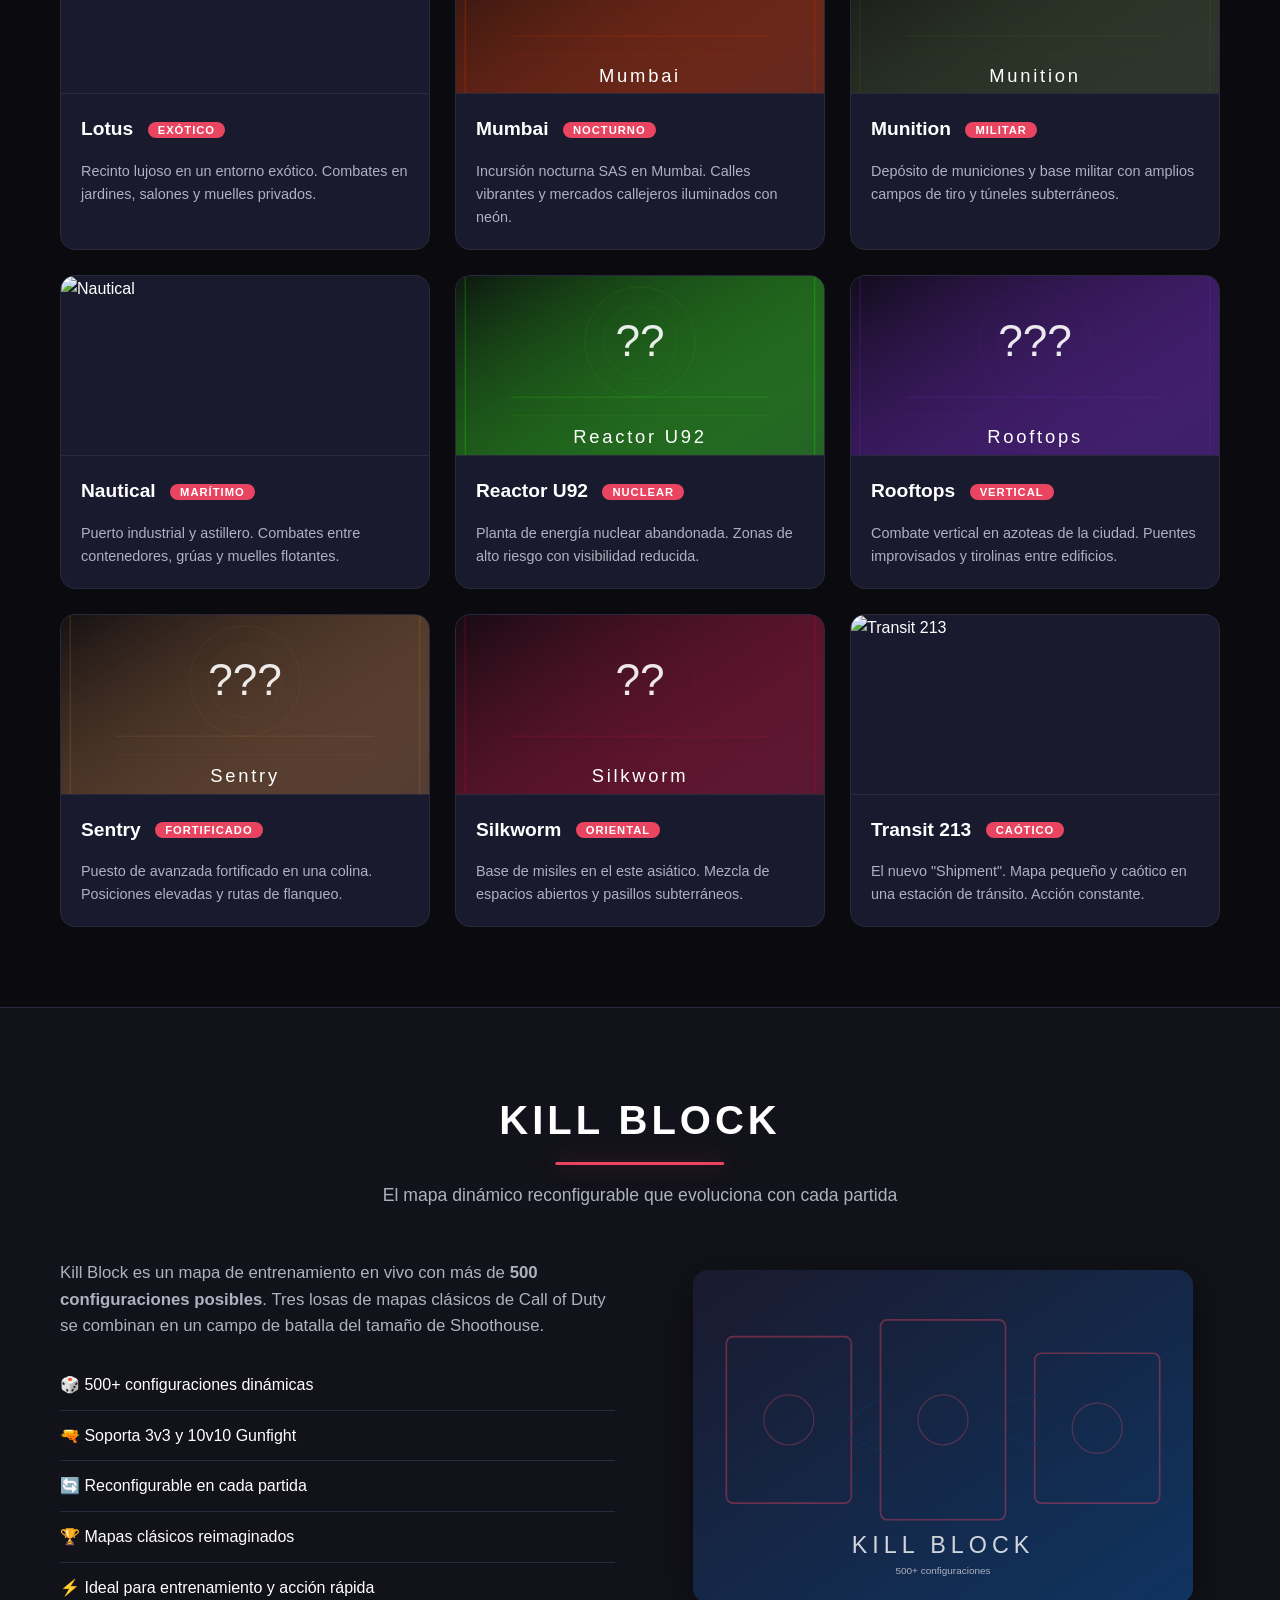
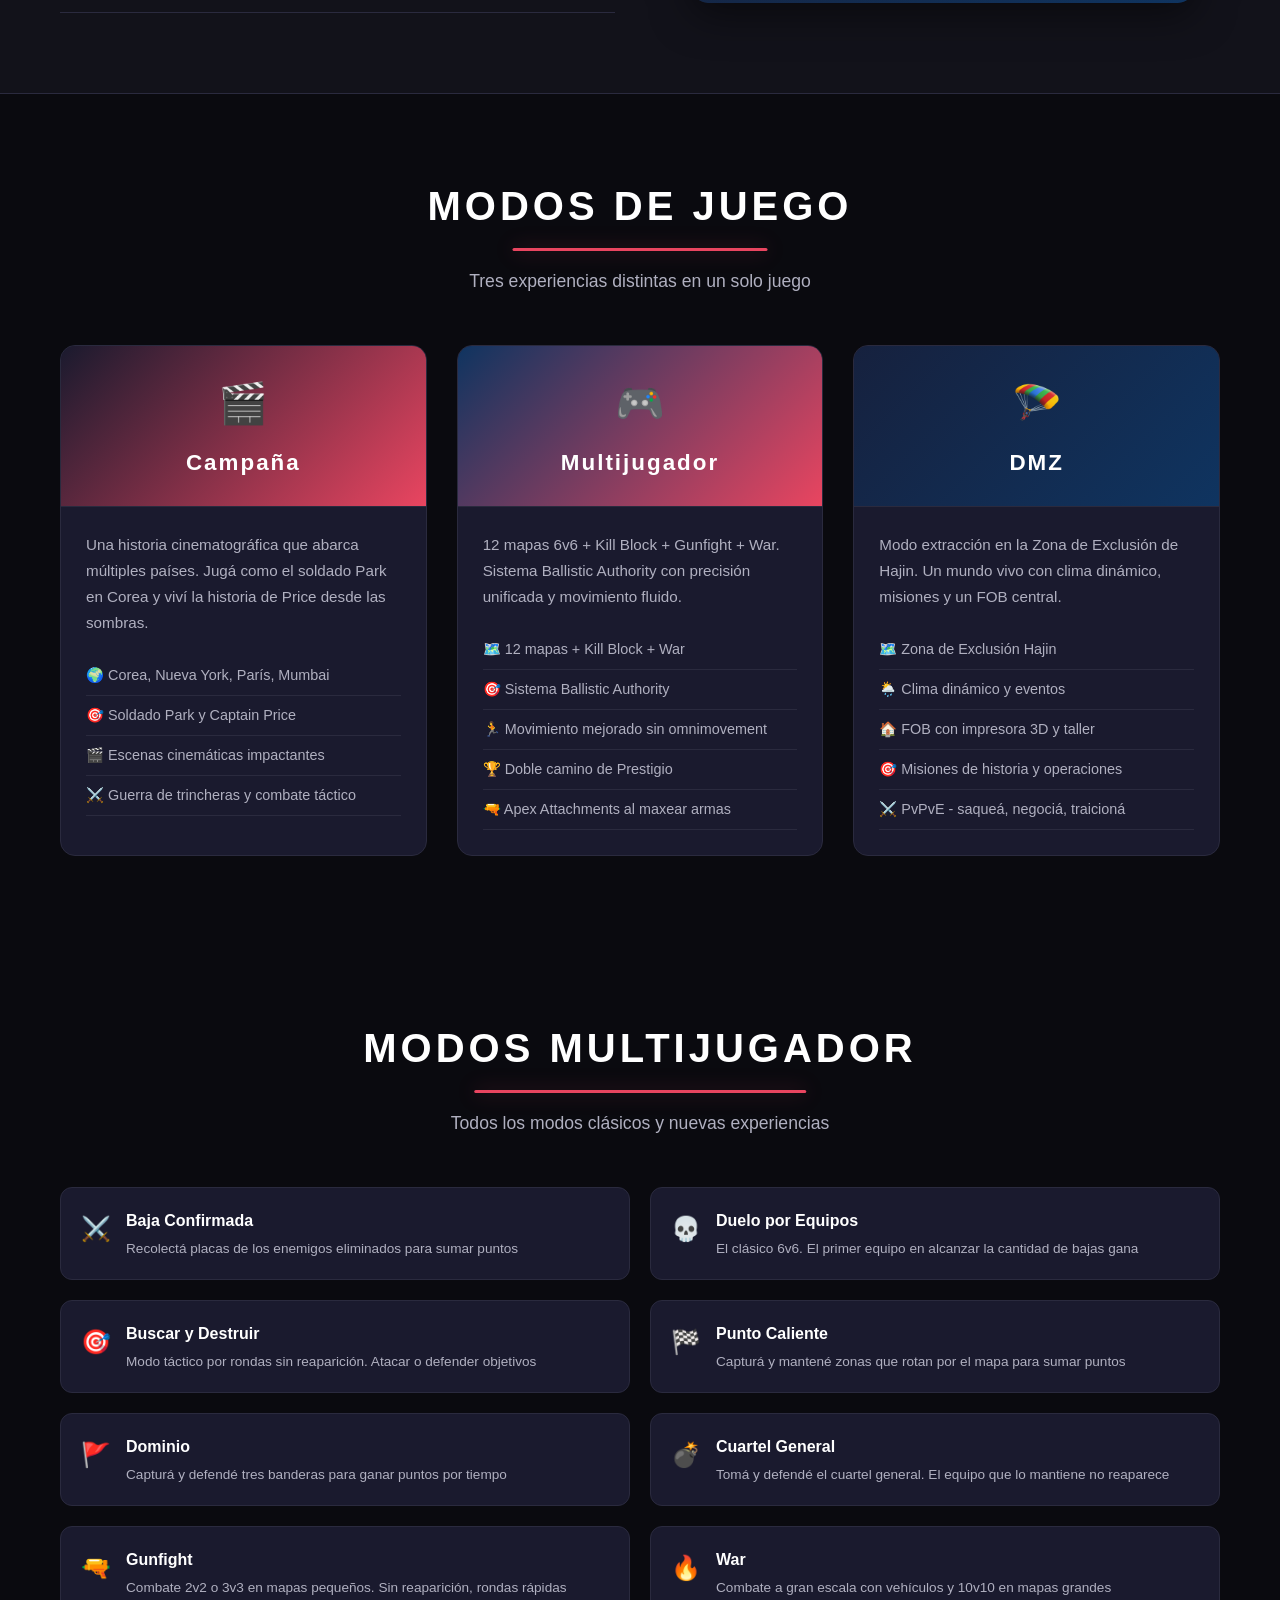
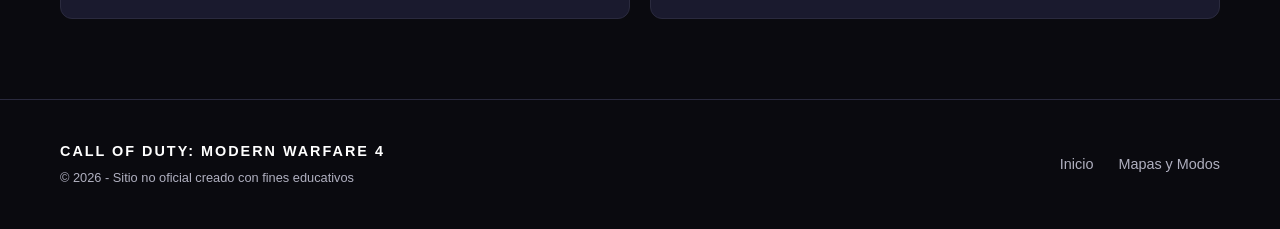
==== commit 337397c3: "Agregadas imágenes SVG para los 12 mapas en maps.html" ====
--- a/maps.html
+++ b/maps.html
@@ -35,7 +35,7 @@
       <p class="section-subtitle">12 mapas completamente nuevos diseñados con líneas de visión más claras y combates intencionales</p>
       <div class="maps-grid">
         <div class="map-card">
-          <div class="map-img"><span>🗺️</span></div>
+          <img src="img/map_cachette.svg" alt="Cachette" class="map-img">
           <div class="map-info">
             <h3>Cachette</h3>
             <span class="map-tag">CQB</span>
@@ -43,7 +43,7 @@
           </div>
         </div>
         <div class="map-card">
-          <div class="map-img"><span>⛏️</span></div>
+          <img src="img/map_coal.svg" alt="Coal" class="map-img">
           <div class="map-info">
             <h3>Coal</h3>
             <span class="map-tag">Industrial</span>
@@ -51,7 +51,7 @@
           </div>
         </div>
         <div class="map-card">
-          <div class="map-img"><span>⚡</span></div>
+          <img src="img/map_lithium.svg" alt="Lithium" class="map-img">
           <div class="map-info">
             <h3>Lithium</h3>
             <span class="map-tag">Tecnológico</span>
@@ -59,7 +59,7 @@
           </div>
         </div>
         <div class="map-card">
-          <div class="map-img"><span>🌸</span></div>
+          <img src="img/map_lotus.svg" alt="Lotus" class="map-img">
           <div class="map-info">
             <h3>Lotus</h3>
             <span class="map-tag">Exótico</span>
@@ -67,7 +67,7 @@
           </div>
         </div>
         <div class="map-card">
-          <div class="map-img"><span>🏙️</span></div>
+          <img src="img/map_mumbai.svg" alt="Mumbai" class="map-img">
           <div class="map-info">
             <h3>Mumbai</h3>
             <span class="map-tag">Nocturno</span>
@@ -75,7 +75,7 @@
           </div>
         </div>
         <div class="map-card">
-          <div class="map-img"><span>💣</span></div>
+          <img src="img/map_munition.svg" alt="Munition" class="map-img">
           <div class="map-info">
             <h3>Munition</h3>
             <span class="map-tag">Militar</span>
@@ -83,7 +83,7 @@
           </div>
         </div>
         <div class="map-card">
-          <div class="map-img"><span>⚓</span></div>
+          <img src="img/map_nautical.svg" alt="Nautical" class="map-img">
           <div class="map-info">
             <h3>Nautical</h3>
             <span class="map-tag">Marítimo</span>
@@ -91,7 +91,7 @@
           </div>
         </div>
         <div class="map-card">
-          <div class="map-img"><span>☢️</span></div>
+          <img src="img/map_reactor_u92.svg" alt="Reactor U92" class="map-img">
           <div class="map-info">
             <h3>Reactor U92</h3>
             <span class="map-tag">Nuclear</span>
@@ -99,7 +99,7 @@
           </div>
         </div>
         <div class="map-card">
-          <div class="map-img"><span>🏗️</span></div>
+          <img src="img/map_rooftops.svg" alt="Rooftops" class="map-img">
           <div class="map-info">
             <h3>Rooftops</h3>
             <span class="map-tag">Vertical</span>
@@ -107,7 +107,7 @@
           </div>
         </div>
         <div class="map-card">
-          <div class="map-img"><span>🛡️</span></div>
+          <img src="img/map_sentry.svg" alt="Sentry" class="map-img">
           <div class="map-info">
             <h3>Sentry</h3>
             <span class="map-tag">Fortificado</span>
@@ -115,7 +115,7 @@
           </div>
         </div>
         <div class="map-card">
-          <div class="map-img"><span>🐉</span></div>
+          <img src="img/map_silkworm.svg" alt="Silkworm" class="map-img">
           <div class="map-info">
             <h3>Silkworm</h3>
             <span class="map-tag">Oriental</span>
@@ -123,7 +123,7 @@
           </div>
         </div>
         <div class="map-card">
-          <div class="map-img"><span>🚆</span></div>
+          <img src="img/map_transit_213.svg" alt="Transit 213" class="map-img">
           <div class="map-info">
             <h3>Transit 213</h3>
             <span class="map-tag">Caótico</span>
--- a/css/styles.css
+++ b/css/styles.css
@@ -187,16 +187,6 @@
   display: none;
 }
 
-.hero-cover .hero-bg {
-  position: absolute;
-  inset: 0;
-  width: 100%;
-  height: 100%;
-  object-fit: cover;
-  opacity: 0.6;
-  z-index: 0;
-}
-
 .hero-cover .hero-overlay {
   background: linear-gradient(135deg, rgba(10,10,15,0.85) 0%, rgba(18,18,26,0.7) 50%, rgba(15,52,96,0.6) 100%);
   z-index: 1;
@@ -471,13 +461,16 @@
 }
 
 .map-img {
-  height: 120px;
-  display: flex;
-  align-items: center;
-  justify-content: center;
-  font-size: 3rem;
-  background: linear-gradient(135deg, var(--bg-secondary), var(--bg-primary));
+  width: 100%;
+  height: 180px;
+  object-fit: cover;
+  display: block;
   border-bottom: 1px solid var(--border);
+  transition: transform 0.4s ease;
+}
+
+.map-card:hover .map-img {
+  transform: scale(1.05);
 }
 
 .map-info {
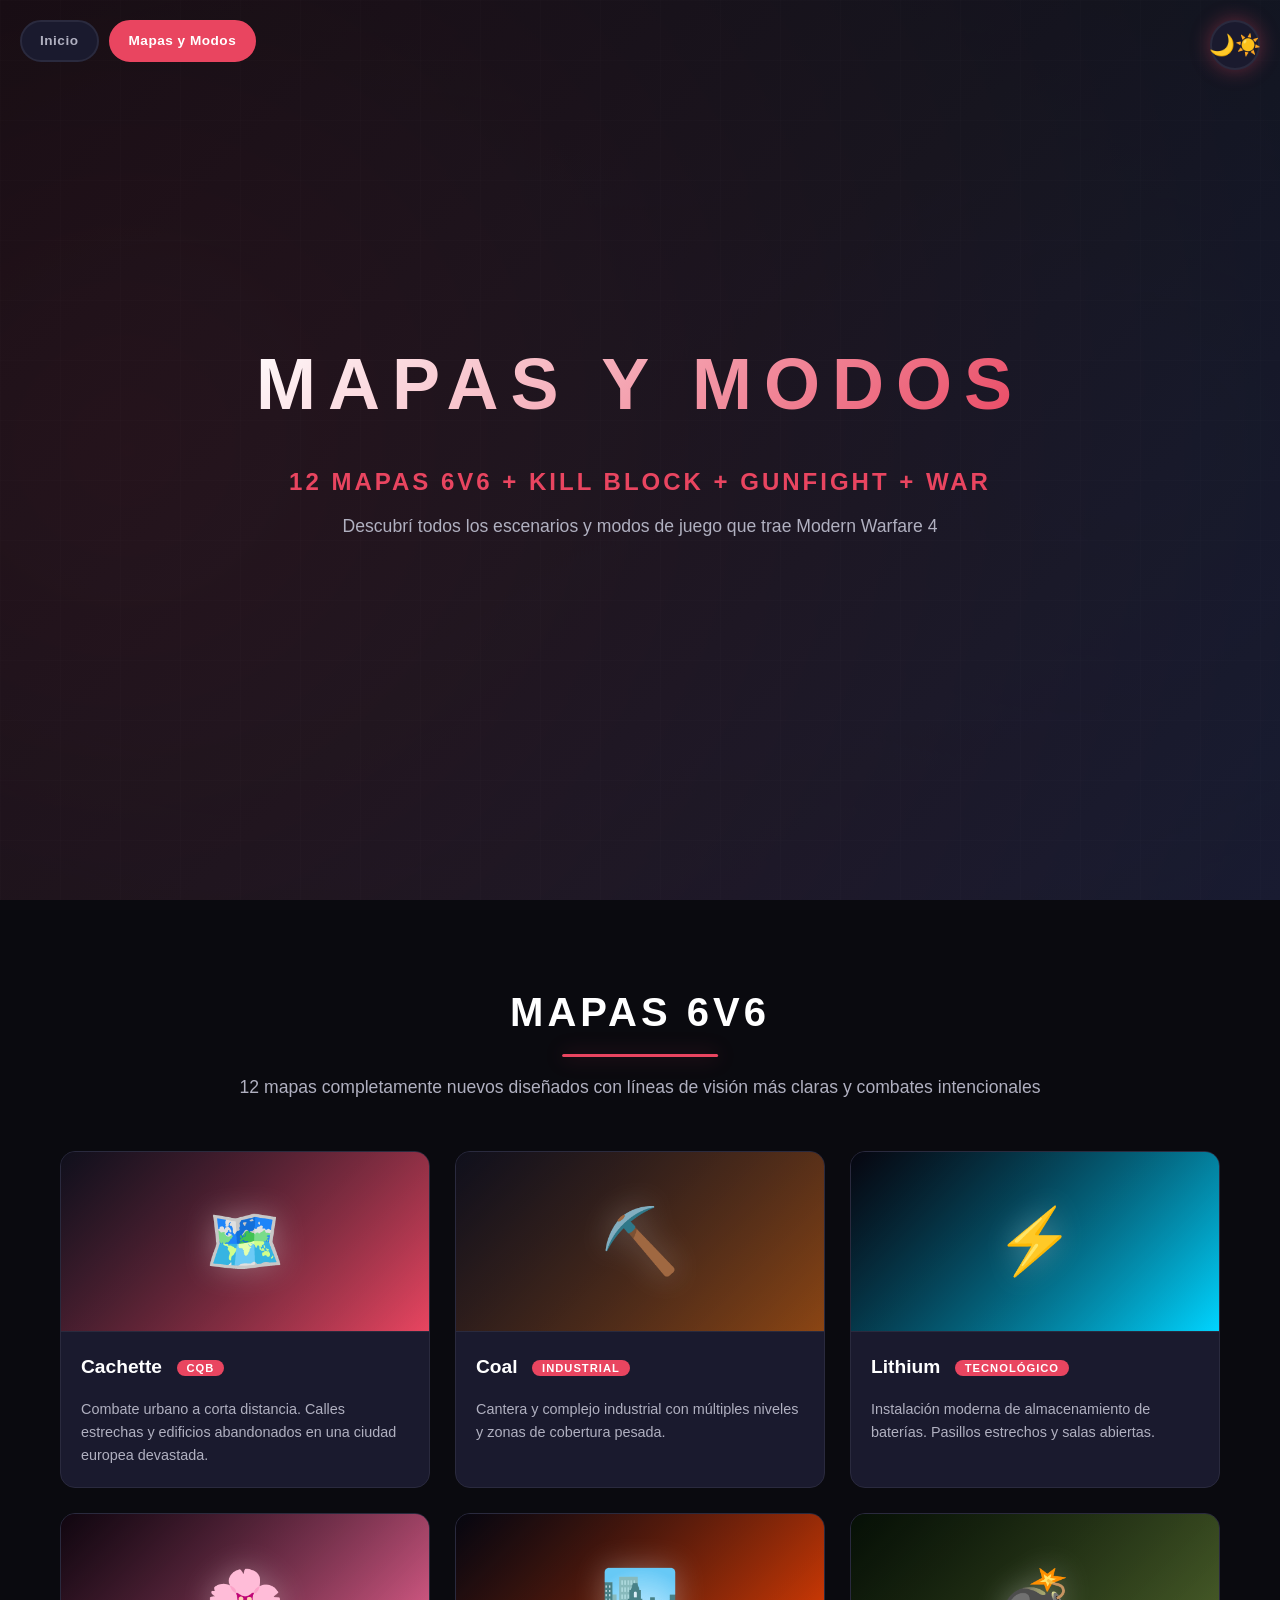
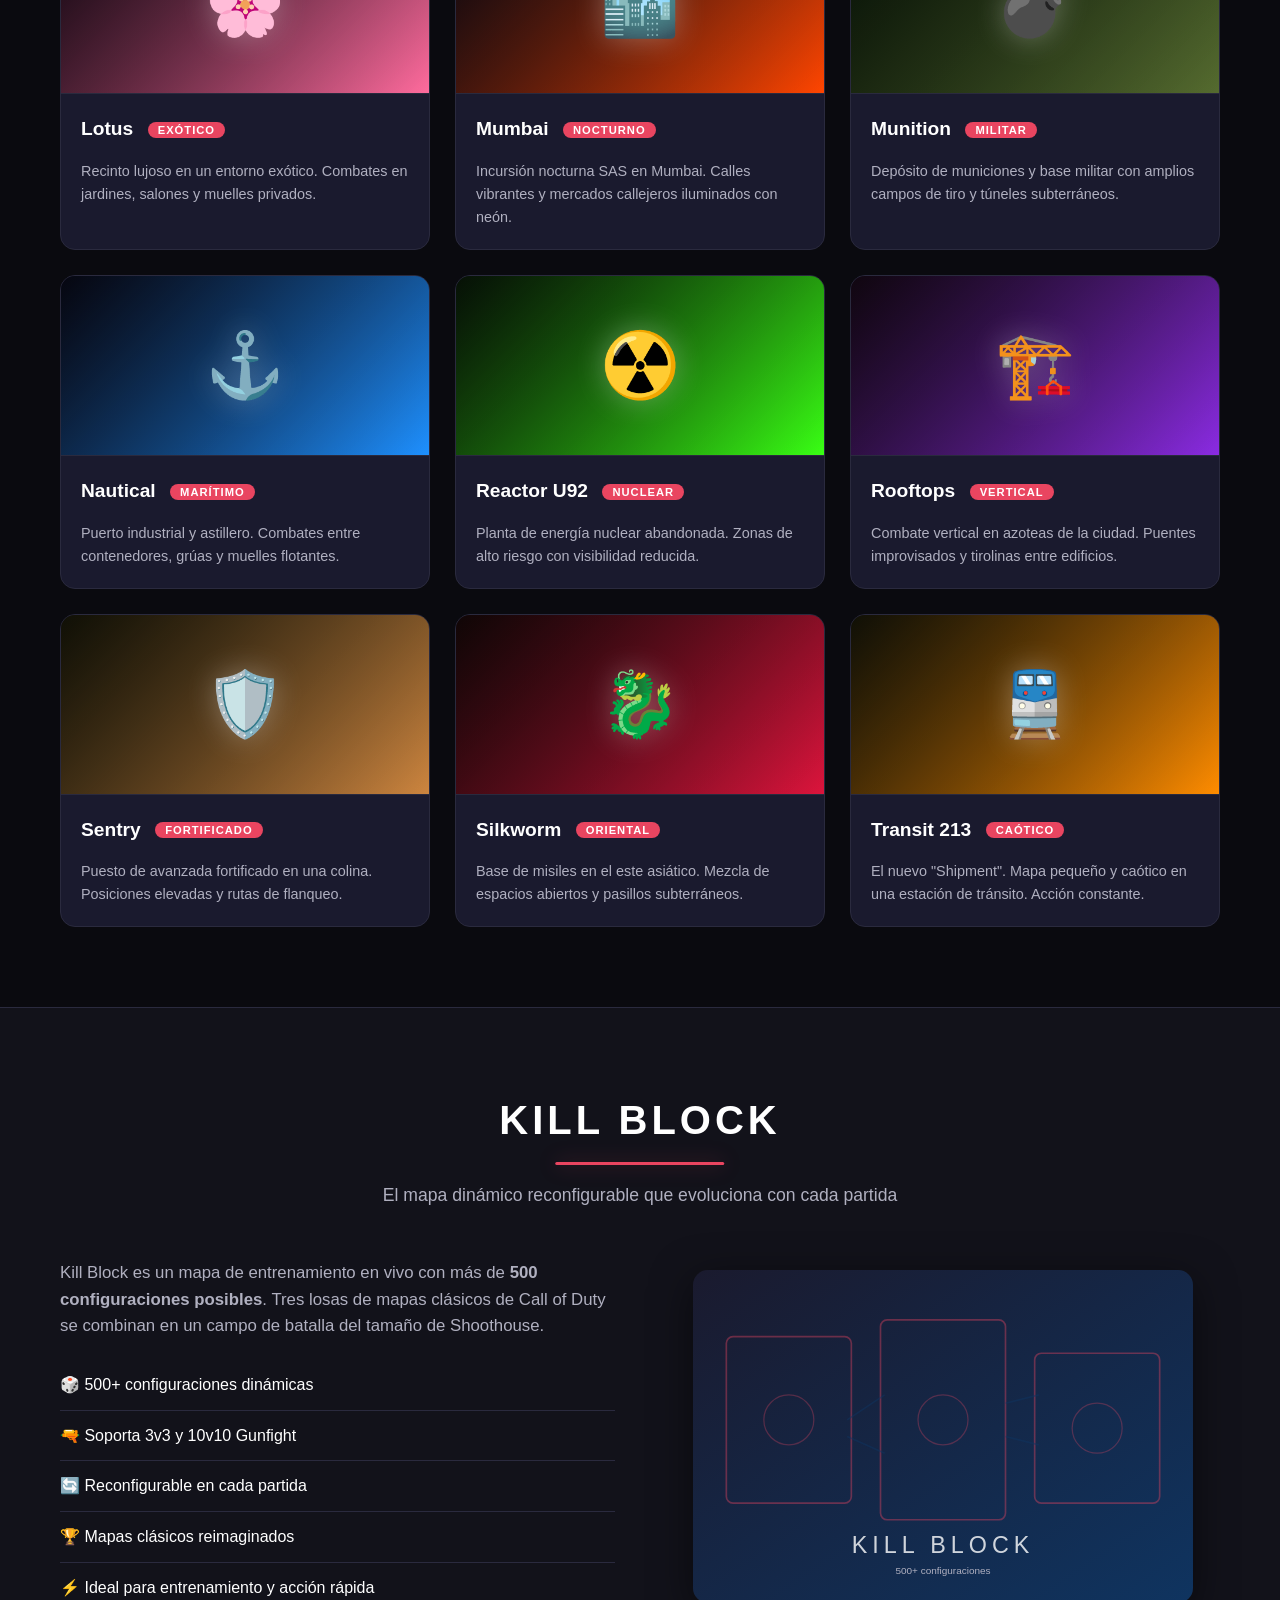
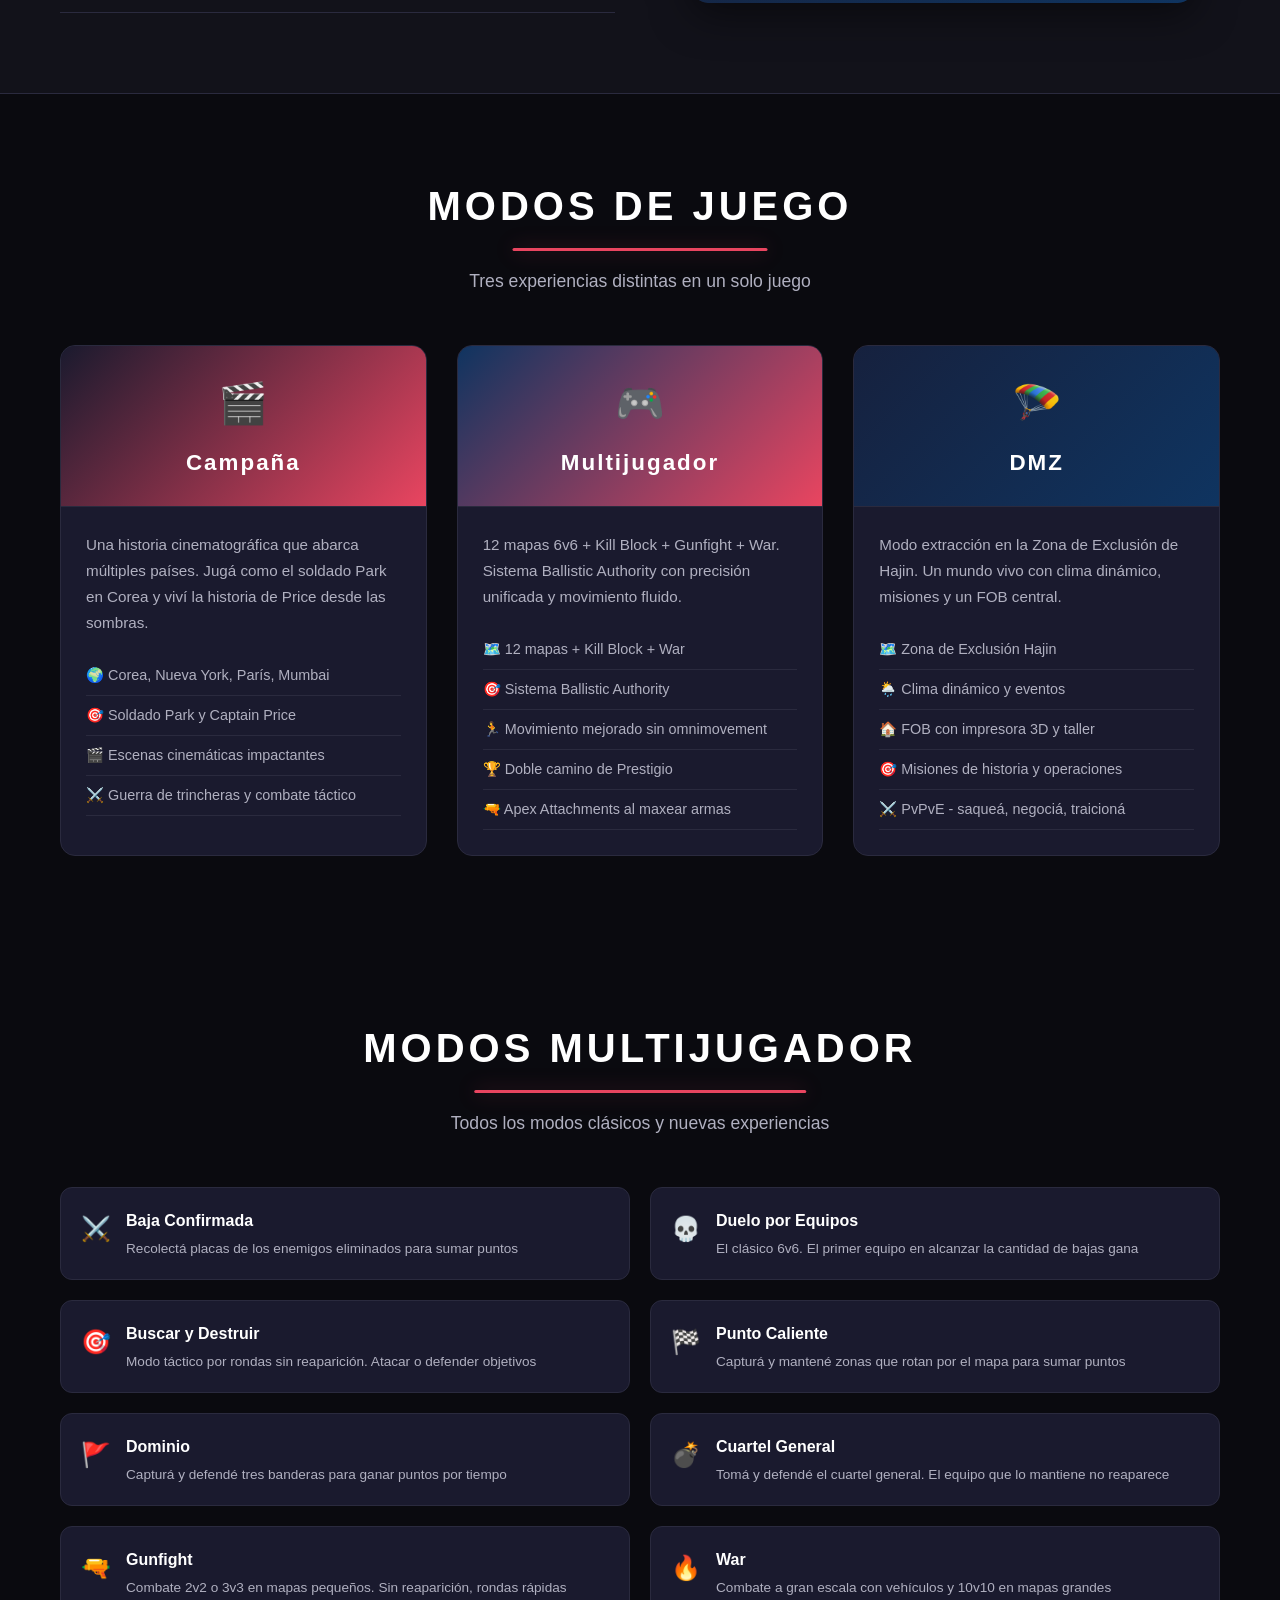
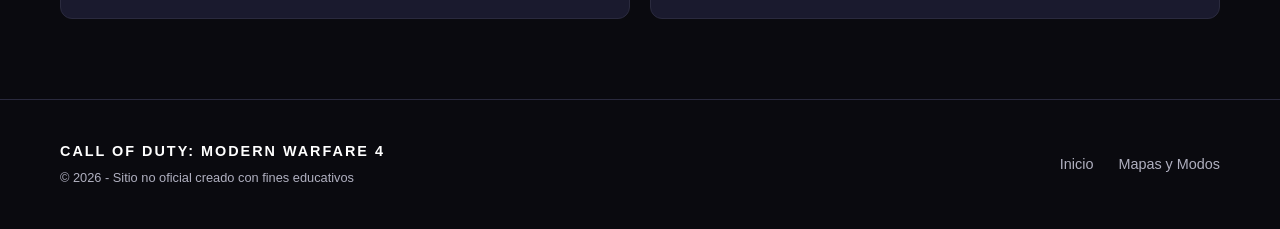
==== commit 15ea5893: "Fix: map images now use CSS gradients + HTML emojis (reliable rendering)" ====
--- a/maps.html
+++ b/maps.html
@@ -35,7 +35,7 @@
       <p class="section-subtitle">12 mapas completamente nuevos diseñados con líneas de visión más claras y combates intencionales</p>
       <div class="maps-grid">
         <div class="map-card">
-          <img src="img/map_cachette.svg" alt="Cachette" class="map-img">
+          <div class="map-img map-cachette"><span>🗺️</span></div>
           <div class="map-info">
             <h3>Cachette</h3>
             <span class="map-tag">CQB</span>
@@ -43,7 +43,7 @@
           </div>
         </div>
         <div class="map-card">
-          <img src="img/map_coal.svg" alt="Coal" class="map-img">
+          <div class="map-img map-coal"><span>⛏️</span></div>
           <div class="map-info">
             <h3>Coal</h3>
             <span class="map-tag">Industrial</span>
@@ -51,7 +51,7 @@
           </div>
         </div>
         <div class="map-card">
-          <img src="img/map_lithium.svg" alt="Lithium" class="map-img">
+          <div class="map-img map-lithium"><span>⚡</span></div>
           <div class="map-info">
             <h3>Lithium</h3>
             <span class="map-tag">Tecnológico</span>
@@ -59,7 +59,7 @@
           </div>
         </div>
         <div class="map-card">
-          <img src="img/map_lotus.svg" alt="Lotus" class="map-img">
+          <div class="map-img map-lotus"><span>🌸</span></div>
           <div class="map-info">
             <h3>Lotus</h3>
             <span class="map-tag">Exótico</span>
@@ -67,7 +67,7 @@
           </div>
         </div>
         <div class="map-card">
-          <img src="img/map_mumbai.svg" alt="Mumbai" class="map-img">
+          <div class="map-img map-mumbai"><span>🏙️</span></div>
           <div class="map-info">
             <h3>Mumbai</h3>
             <span class="map-tag">Nocturno</span>
@@ -75,7 +75,7 @@
           </div>
         </div>
         <div class="map-card">
-          <img src="img/map_munition.svg" alt="Munition" class="map-img">
+          <div class="map-img map-munition"><span>💣</span></div>
           <div class="map-info">
             <h3>Munition</h3>
             <span class="map-tag">Militar</span>
@@ -83,7 +83,7 @@
           </div>
         </div>
         <div class="map-card">
-          <img src="img/map_nautical.svg" alt="Nautical" class="map-img">
+          <div class="map-img map-nautical"><span>⚓</span></div>
           <div class="map-info">
             <h3>Nautical</h3>
             <span class="map-tag">Marítimo</span>
@@ -91,7 +91,7 @@
           </div>
         </div>
         <div class="map-card">
-          <img src="img/map_reactor_u92.svg" alt="Reactor U92" class="map-img">
+          <div class="map-img map-reactor"><span>☢️</span></div>
           <div class="map-info">
             <h3>Reactor U92</h3>
             <span class="map-tag">Nuclear</span>
@@ -99,7 +99,7 @@
           </div>
         </div>
         <div class="map-card">
-          <img src="img/map_rooftops.svg" alt="Rooftops" class="map-img">
+          <div class="map-img map-rooftops"><span>🏗️</span></div>
           <div class="map-info">
             <h3>Rooftops</h3>
             <span class="map-tag">Vertical</span>
@@ -107,7 +107,7 @@
           </div>
         </div>
         <div class="map-card">
-          <img src="img/map_sentry.svg" alt="Sentry" class="map-img">
+          <div class="map-img map-sentry"><span>🛡️</span></div>
           <div class="map-info">
             <h3>Sentry</h3>
             <span class="map-tag">Fortificado</span>
@@ -115,7 +115,7 @@
           </div>
         </div>
         <div class="map-card">
-          <img src="img/map_silkworm.svg" alt="Silkworm" class="map-img">
+          <div class="map-img map-silkworm"><span>🐉</span></div>
           <div class="map-info">
             <h3>Silkworm</h3>
             <span class="map-tag">Oriental</span>
@@ -123,7 +123,7 @@
           </div>
         </div>
         <div class="map-card">
-          <img src="img/map_transit_213.svg" alt="Transit 213" class="map-img">
+          <div class="map-img map-transit"><span>🚆</span></div>
           <div class="map-info">
             <h3>Transit 213</h3>
             <span class="map-tag">Caótico</span>
--- a/css/styles.css
+++ b/css/styles.css
@@ -461,17 +461,47 @@
 }
 
 .map-img {
-  width: 100%;
   height: 180px;
-  object-fit: cover;
-  display: block;
+  display: flex;
+  align-items: center;
+  justify-content: center;
+  font-size: 4rem;
   border-bottom: 1px solid var(--border);
+  position: relative;
+  overflow: hidden;
+}
+
+.map-img::after {
+  content: '';
+  position: absolute;
+  inset: 0;
+  background: linear-gradient(135deg, rgba(0,0,0,0.4) 0%, transparent 100%);
+  pointer-events: none;
+}
+
+.map-img span {
+  position: relative;
+  z-index: 1;
+  filter: drop-shadow(0 0 15px rgba(255,255,255,0.3));
   transition: transform 0.4s ease;
 }
 
-.map-card:hover .map-img {
-  transform: scale(1.05);
-}
+.map-card:hover .map-img span {
+  transform: scale(1.2) rotate(10deg);
+}
+
+.map-img.map-cachette { background: linear-gradient(135deg, #1a1a2e, #e94560); }
+.map-img.map-coal { background: linear-gradient(135deg, #1a1a2e, #8B4513); }
+.map-img.map-lithium { background: linear-gradient(135deg, #0a0a1a, #00d4ff); }
+.map-img.map-lotus { background: linear-gradient(135deg, #1a0a1a, #ff6b9d); }
+.map-img.map-mumbai { background: linear-gradient(135deg, #0a0a1a, #ff4500); }
+.map-img.map-munition { background: linear-gradient(135deg, #0a1a0a, #556b2f); }
+.map-img.map-nautical { background: linear-gradient(135deg, #0a0a1a, #1e90ff); }
+.map-img.map-reactor { background: linear-gradient(135deg, #0a1a0a, #39ff14); }
+.map-img.map-rooftops { background: linear-gradient(135deg, #1a0a1a, #8a2be2); }
+.map-img.map-sentry { background: linear-gradient(135deg, #1a1a0a, #cd853f); }
+.map-img.map-silkworm { background: linear-gradient(135deg, #1a0a0a, #dc143c); }
+.map-img.map-transit { background: linear-gradient(135deg, #1a1a0a, #ff8c00); }
 
 .map-info {
   padding: 20px;
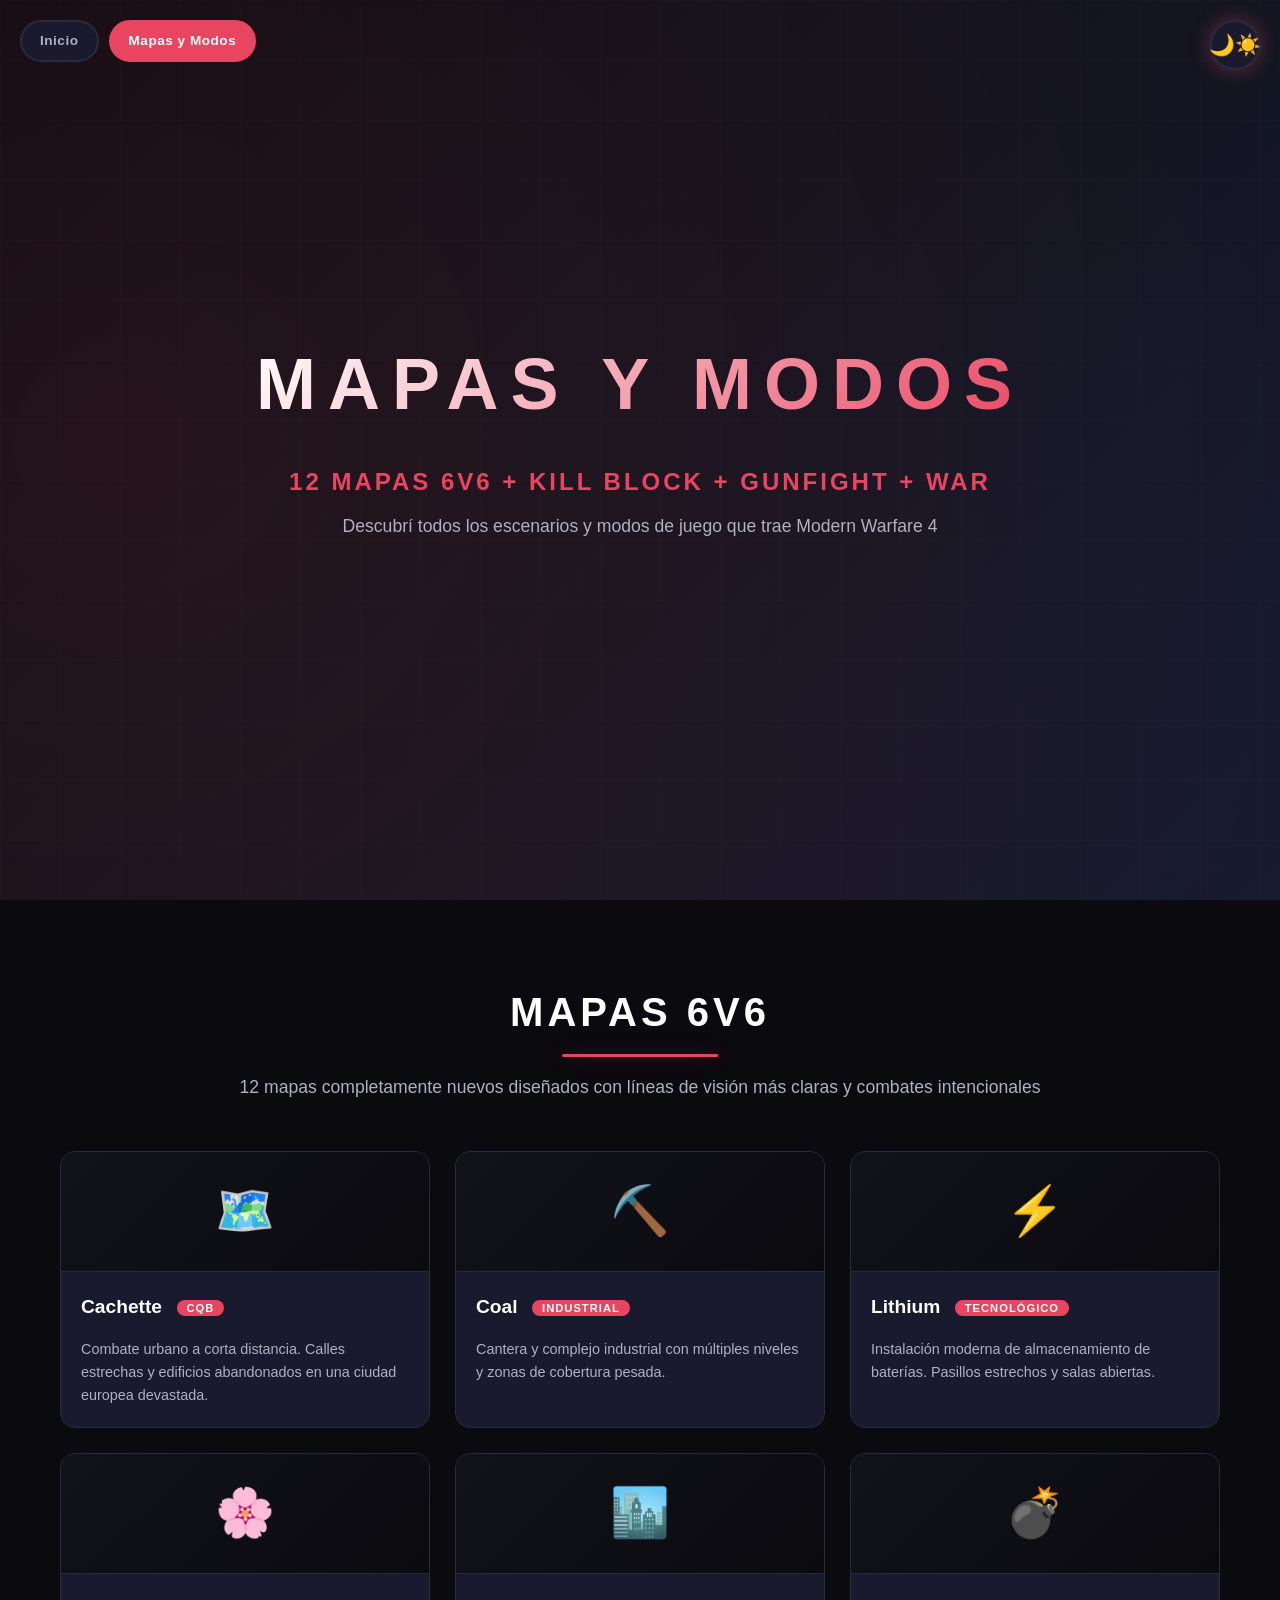
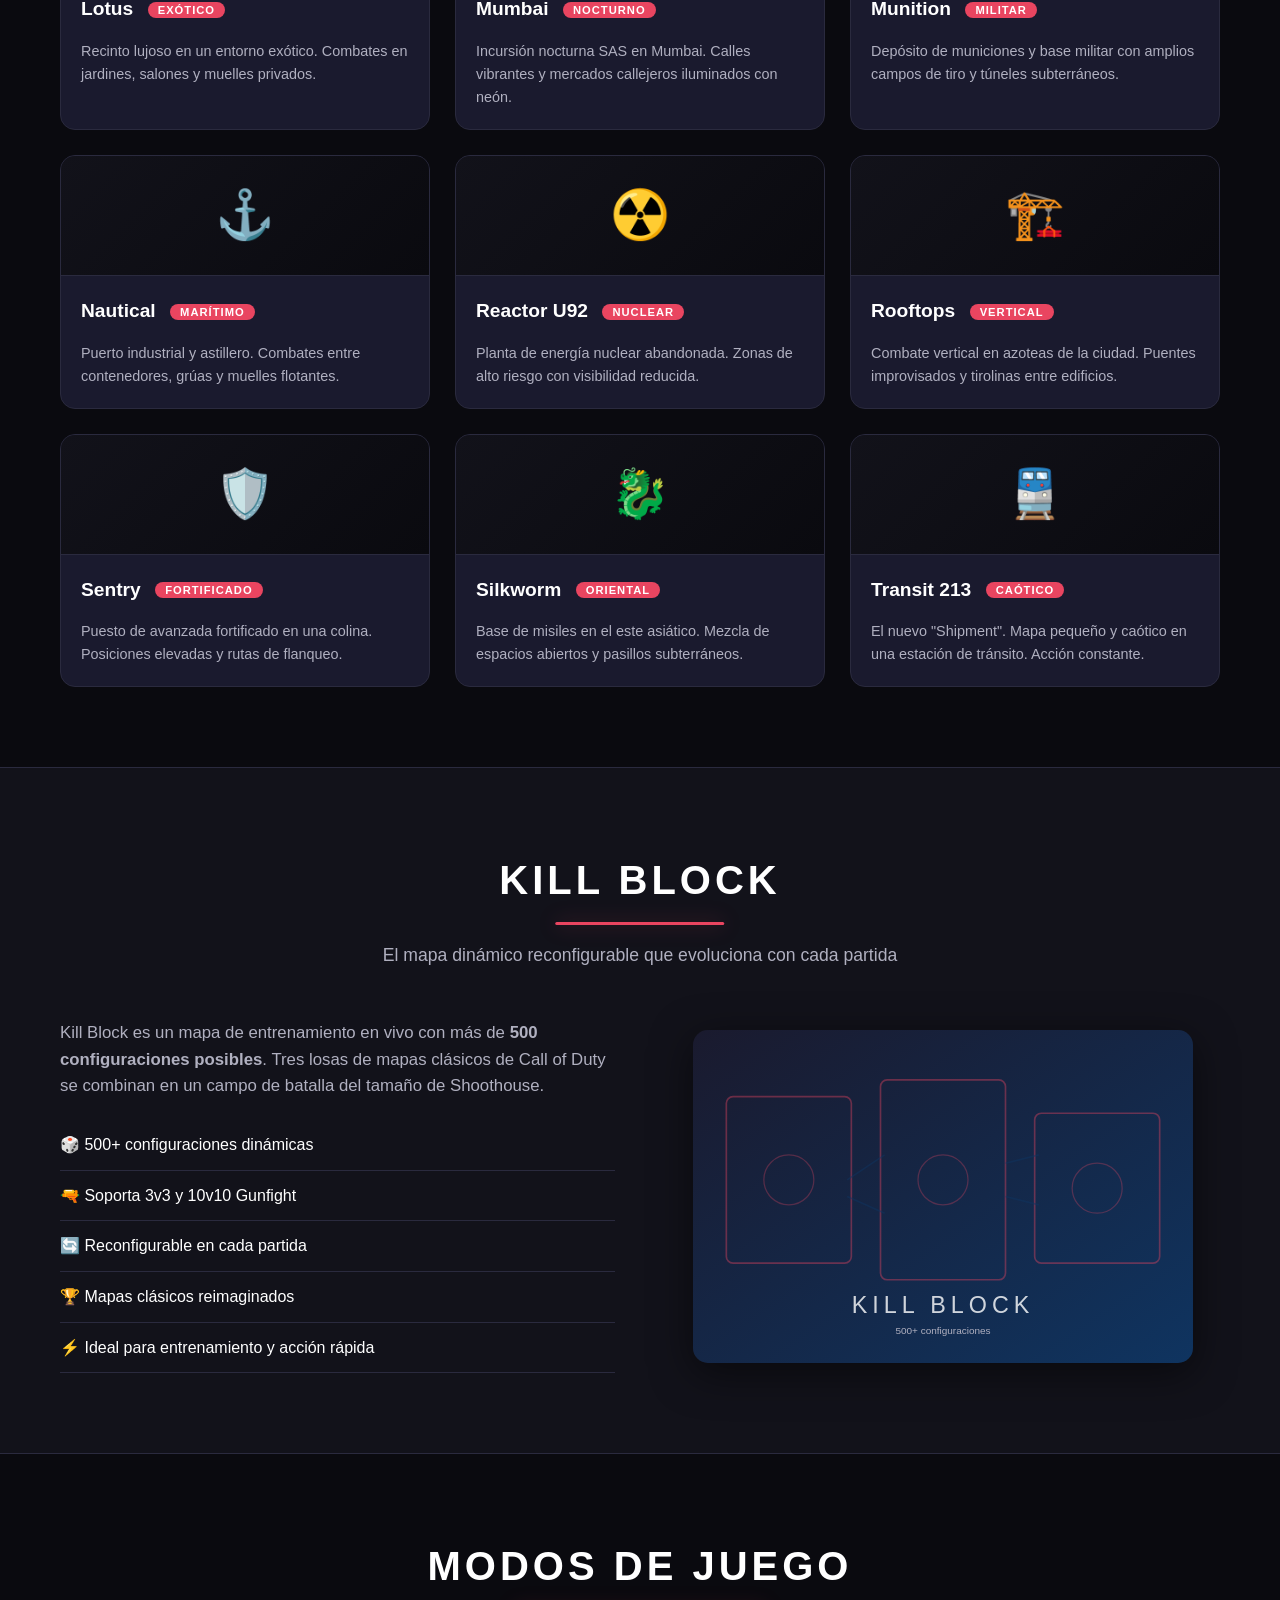
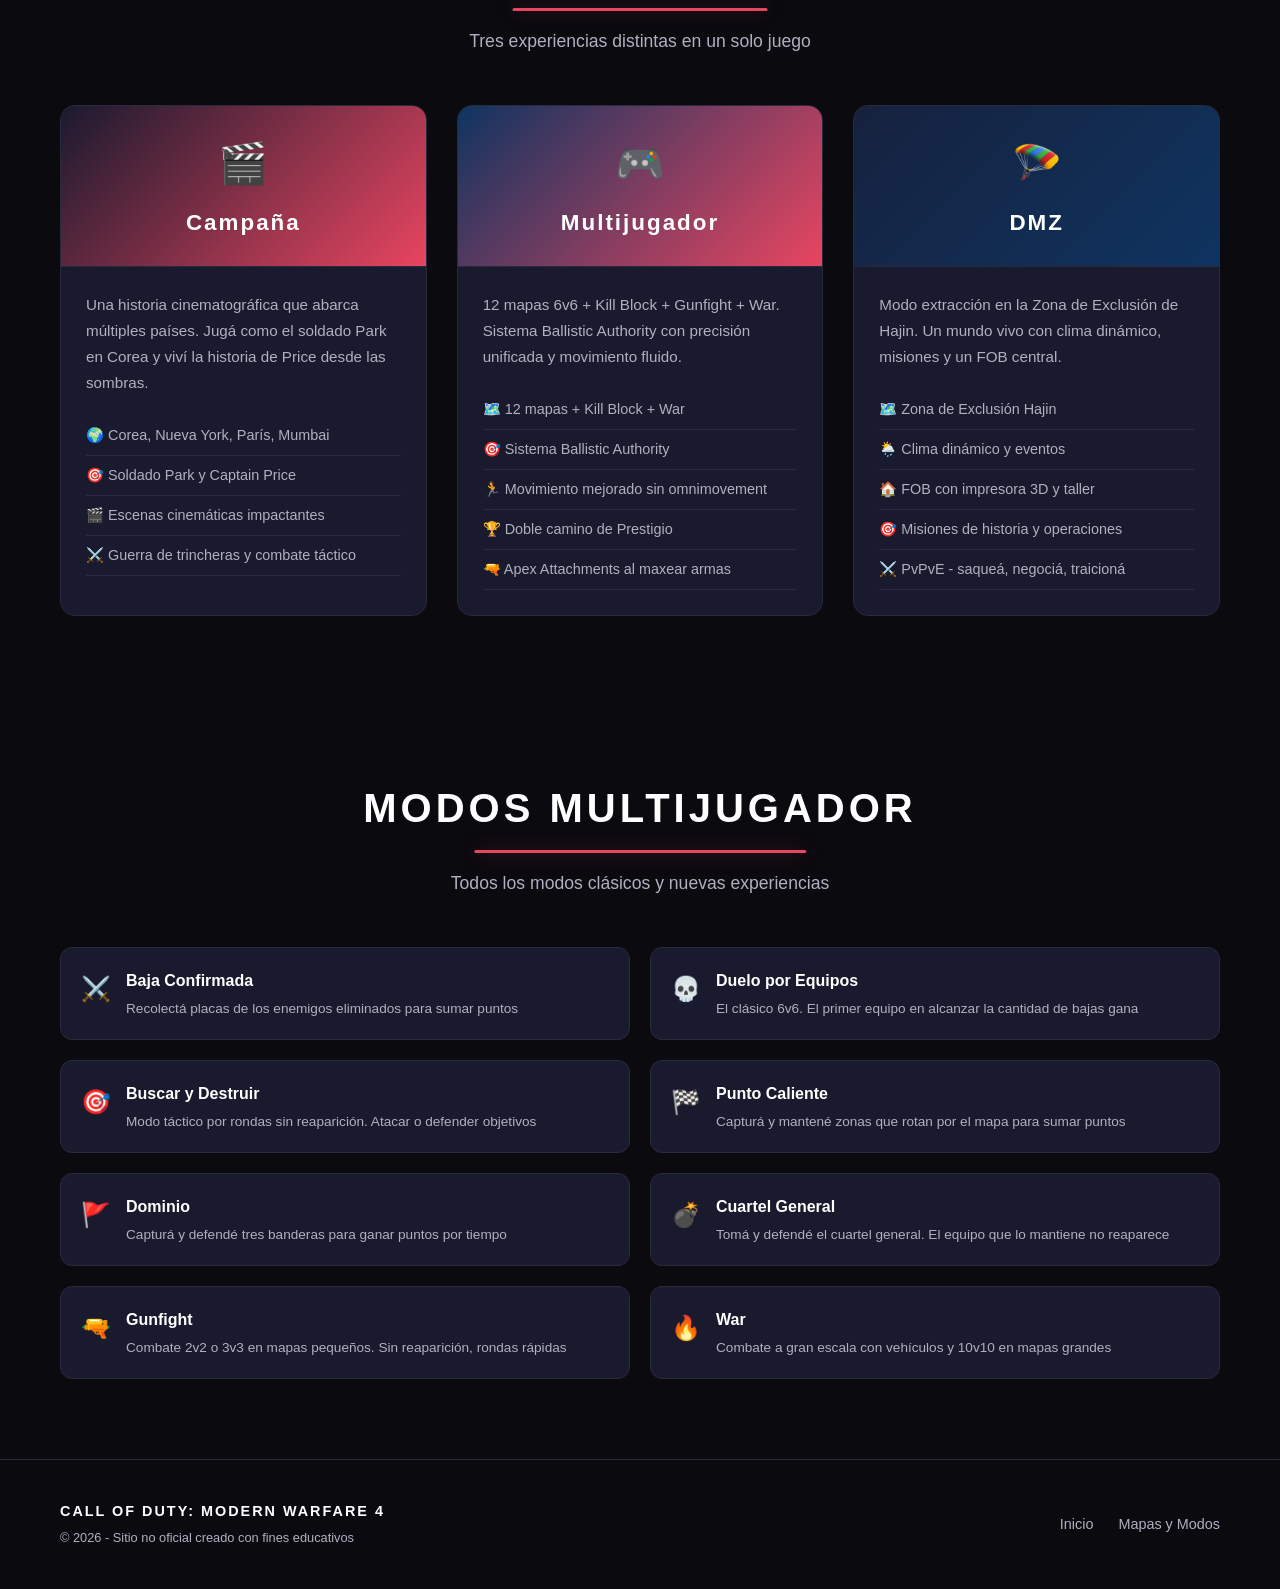
==== commit 70f9cd9d: "Revert: volver al diseño original de mapas sin imágenes" ====
--- a/maps.html
+++ b/maps.html
@@ -35,7 +35,7 @@
       <p class="section-subtitle">12 mapas completamente nuevos diseñados con líneas de visión más claras y combates intencionales</p>
       <div class="maps-grid">
         <div class="map-card">
-          <div class="map-img map-cachette"><span>🗺️</span></div>
+          <div class="map-img"><span>🗺️</span></div>
           <div class="map-info">
             <h3>Cachette</h3>
             <span class="map-tag">CQB</span>
@@ -43,7 +43,7 @@
           </div>
         </div>
         <div class="map-card">
-          <div class="map-img map-coal"><span>⛏️</span></div>
+          <div class="map-img"><span>⛏️</span></div>
           <div class="map-info">
             <h3>Coal</h3>
             <span class="map-tag">Industrial</span>
@@ -51,7 +51,7 @@
           </div>
         </div>
         <div class="map-card">
-          <div class="map-img map-lithium"><span>⚡</span></div>
+          <div class="map-img"><span>⚡</span></div>
           <div class="map-info">
             <h3>Lithium</h3>
             <span class="map-tag">Tecnológico</span>
@@ -59,7 +59,7 @@
           </div>
         </div>
         <div class="map-card">
-          <div class="map-img map-lotus"><span>🌸</span></div>
+          <div class="map-img"><span>🌸</span></div>
           <div class="map-info">
             <h3>Lotus</h3>
             <span class="map-tag">Exótico</span>
@@ -67,7 +67,7 @@
           </div>
         </div>
         <div class="map-card">
-          <div class="map-img map-mumbai"><span>🏙️</span></div>
+          <div class="map-img"><span>🏙️</span></div>
           <div class="map-info">
             <h3>Mumbai</h3>
             <span class="map-tag">Nocturno</span>
@@ -75,7 +75,7 @@
           </div>
         </div>
         <div class="map-card">
-          <div class="map-img map-munition"><span>💣</span></div>
+          <div class="map-img"><span>💣</span></div>
           <div class="map-info">
             <h3>Munition</h3>
             <span class="map-tag">Militar</span>
@@ -83,7 +83,7 @@
           </div>
         </div>
         <div class="map-card">
-          <div class="map-img map-nautical"><span>⚓</span></div>
+          <div class="map-img"><span>⚓</span></div>
           <div class="map-info">
             <h3>Nautical</h3>
             <span class="map-tag">Marítimo</span>
@@ -91,7 +91,7 @@
           </div>
         </div>
         <div class="map-card">
-          <div class="map-img map-reactor"><span>☢️</span></div>
+          <div class="map-img"><span>☢️</span></div>
           <div class="map-info">
             <h3>Reactor U92</h3>
             <span class="map-tag">Nuclear</span>
@@ -99,7 +99,7 @@
           </div>
         </div>
         <div class="map-card">
-          <div class="map-img map-rooftops"><span>🏗️</span></div>
+          <div class="map-img"><span>🏗️</span></div>
           <div class="map-info">
             <h3>Rooftops</h3>
             <span class="map-tag">Vertical</span>
@@ -107,7 +107,7 @@
           </div>
         </div>
         <div class="map-card">
-          <div class="map-img map-sentry"><span>🛡️</span></div>
+          <div class="map-img"><span>🛡️</span></div>
           <div class="map-info">
             <h3>Sentry</h3>
             <span class="map-tag">Fortificado</span>
@@ -115,7 +115,7 @@
           </div>
         </div>
         <div class="map-card">
-          <div class="map-img map-silkworm"><span>🐉</span></div>
+          <div class="map-img"><span>🐉</span></div>
           <div class="map-info">
             <h3>Silkworm</h3>
             <span class="map-tag">Oriental</span>
@@ -123,7 +123,7 @@
           </div>
         </div>
         <div class="map-card">
-          <div class="map-img map-transit"><span>🚆</span></div>
+          <div class="map-img"><span>🚆</span></div>
           <div class="map-info">
             <h3>Transit 213</h3>
             <span class="map-tag">Caótico</span>
--- a/css/styles.css
+++ b/css/styles.css
@@ -187,6 +187,16 @@
   display: none;
 }
 
+.hero-cover .hero-bg {
+  position: absolute;
+  inset: 0;
+  width: 100%;
+  height: 100%;
+  object-fit: cover;
+  opacity: 0.6;
+  z-index: 0;
+}
+
 .hero-cover .hero-overlay {
   background: linear-gradient(135deg, rgba(10,10,15,0.85) 0%, rgba(18,18,26,0.7) 50%, rgba(15,52,96,0.6) 100%);
   z-index: 1;
@@ -461,47 +471,14 @@
 }
 
 .map-img {
-  height: 180px;
+  height: 120px;
   display: flex;
   align-items: center;
   justify-content: center;
-  font-size: 4rem;
+  font-size: 3rem;
+  background: linear-gradient(135deg, var(--bg-secondary), var(--bg-primary));
   border-bottom: 1px solid var(--border);
-  position: relative;
-  overflow: hidden;
-}
-
-.map-img::after {
-  content: '';
-  position: absolute;
-  inset: 0;
-  background: linear-gradient(135deg, rgba(0,0,0,0.4) 0%, transparent 100%);
-  pointer-events: none;
-}
-
-.map-img span {
-  position: relative;
-  z-index: 1;
-  filter: drop-shadow(0 0 15px rgba(255,255,255,0.3));
-  transition: transform 0.4s ease;
-}
-
-.map-card:hover .map-img span {
-  transform: scale(1.2) rotate(10deg);
-}
-
-.map-img.map-cachette { background: linear-gradient(135deg, #1a1a2e, #e94560); }
-.map-img.map-coal { background: linear-gradient(135deg, #1a1a2e, #8B4513); }
-.map-img.map-lithium { background: linear-gradient(135deg, #0a0a1a, #00d4ff); }
-.map-img.map-lotus { background: linear-gradient(135deg, #1a0a1a, #ff6b9d); }
-.map-img.map-mumbai { background: linear-gradient(135deg, #0a0a1a, #ff4500); }
-.map-img.map-munition { background: linear-gradient(135deg, #0a1a0a, #556b2f); }
-.map-img.map-nautical { background: linear-gradient(135deg, #0a0a1a, #1e90ff); }
-.map-img.map-reactor { background: linear-gradient(135deg, #0a1a0a, #39ff14); }
-.map-img.map-rooftops { background: linear-gradient(135deg, #1a0a1a, #8a2be2); }
-.map-img.map-sentry { background: linear-gradient(135deg, #1a1a0a, #cd853f); }
-.map-img.map-silkworm { background: linear-gradient(135deg, #1a0a0a, #dc143c); }
-.map-img.map-transit { background: linear-gradient(135deg, #1a1a0a, #ff8c00); }
+}
 
 .map-info {
   padding: 20px;
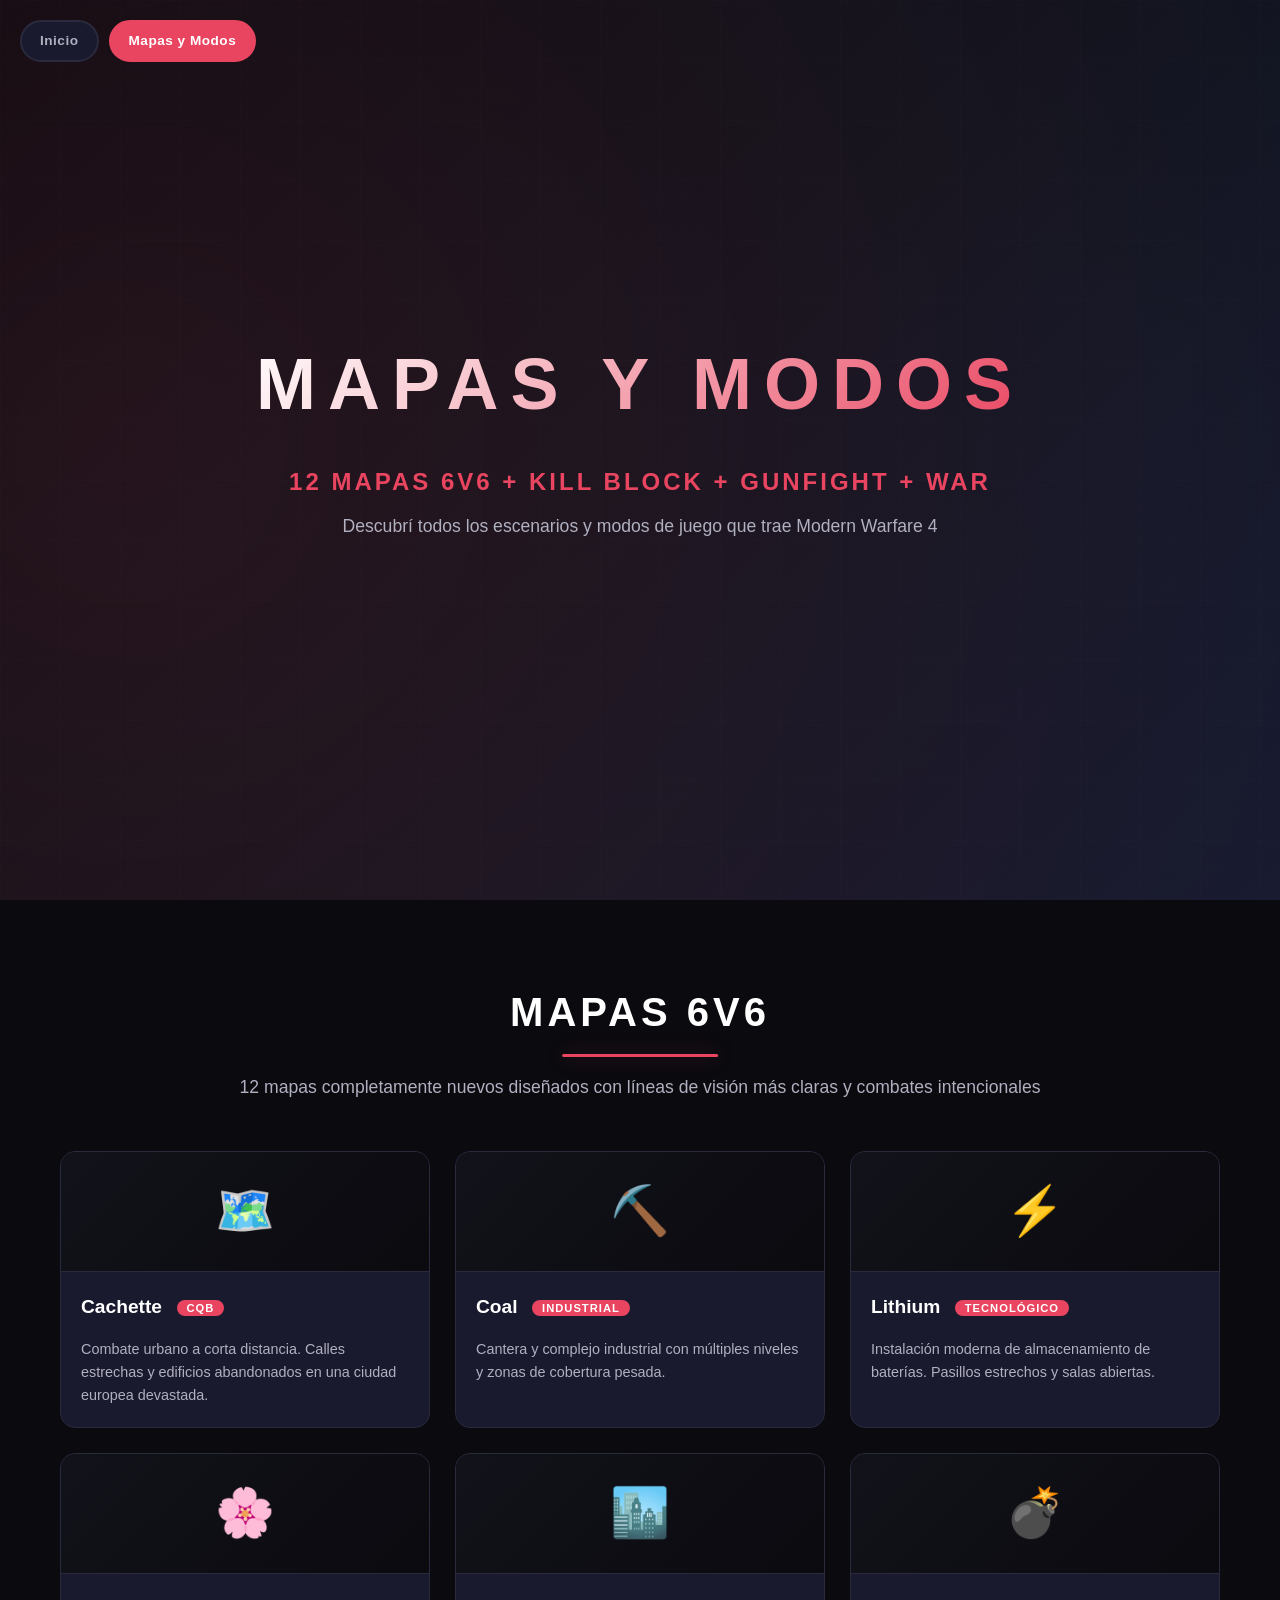
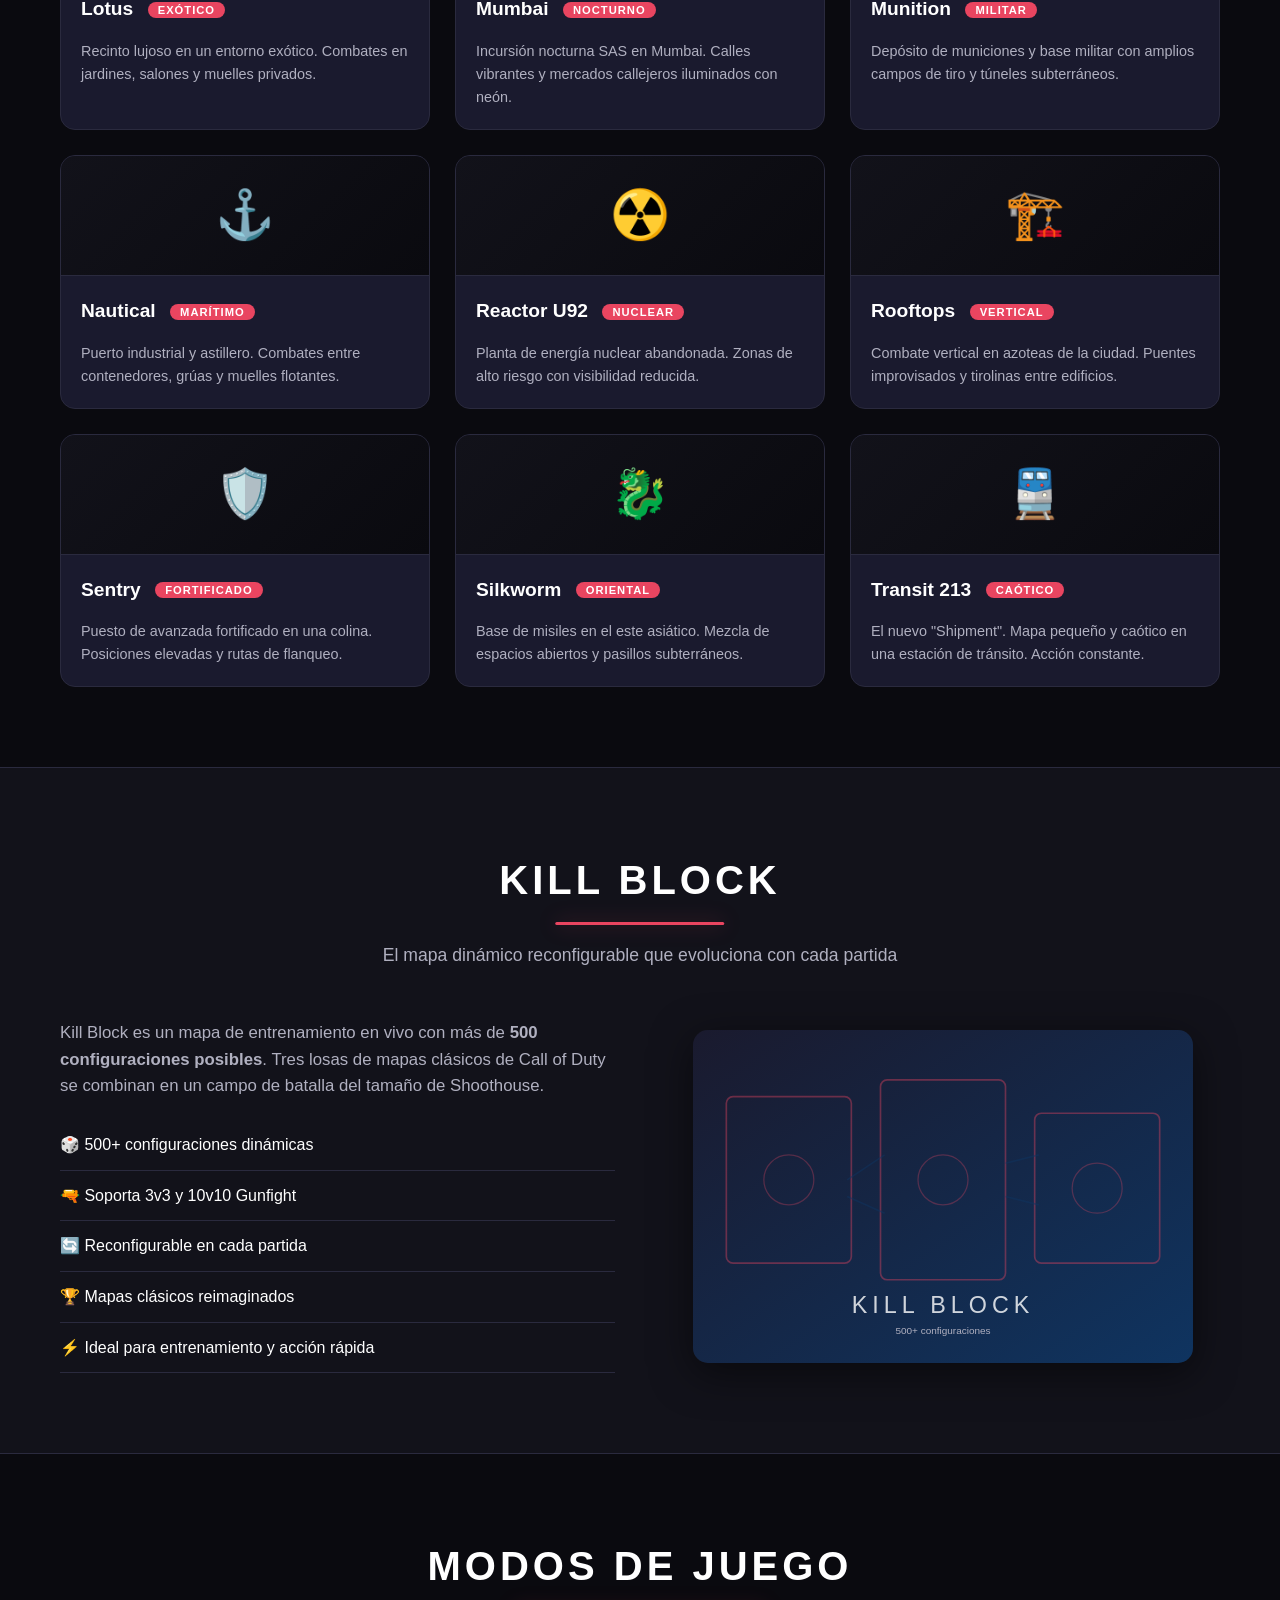
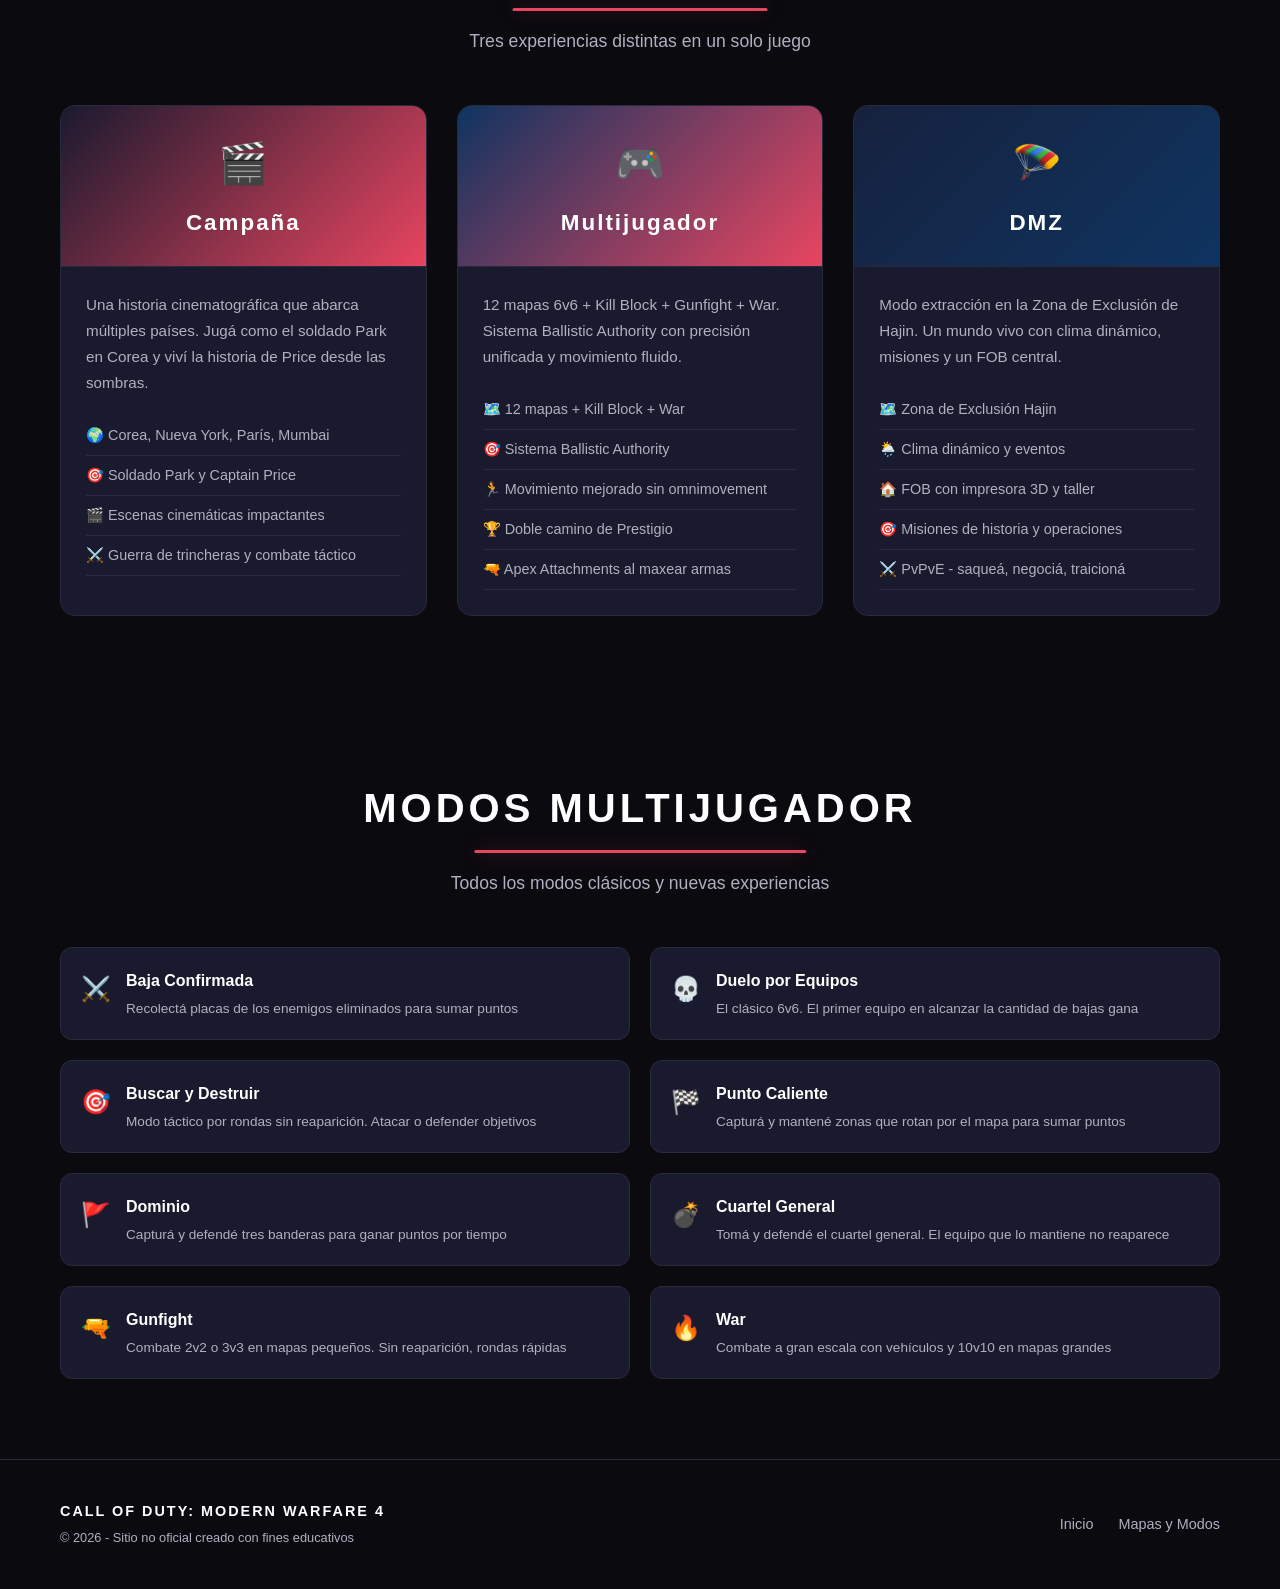
==== commit d987f1fa: "Remove theme toggle, keep only dark theme" ====
--- a/maps.html
+++ b/maps.html
@@ -8,12 +8,6 @@
 </head>
 <body>
 
-  <div class="theme-toggle-container">
-    <button id="themeToggle" class="theme-toggle" aria-label="Cambiar tema">
-      <span class="icon-dark">🌙</span>
-      <span class="icon-light">☀️</span>
-    </button>
-  </div>
 
   <nav class="page-nav">
     <a href="index.html" class="page-nav-link">Inicio</a>
--- a/css/styles.css
+++ b/css/styles.css
@@ -11,22 +11,7 @@
   --glow: 0 0 20px rgba(233, 69, 96, 0.4);
 }
 
-[data-theme="light"] {
-  --bg-primary: #f0f0f5;
-  --bg-secondary: #ffffff;
-  --bg-card: #e8e8f0;
-  --text-primary: #1a1a2e;
-  --text-secondary: #555570;
-  --accent: #d6304a;
-  --accent-hover: #b8283e;
-  --border: #d0d0da;
-  --shadow: rgba(214, 48, 74, 0.25);
-  --glow: 0 0 20px rgba(214, 48, 74, 0.2);
-}
-
-[data-theme="light"] .hero-cover .hero-overlay {
-  background: linear-gradient(135deg, rgba(240,240,245,0.9) 0%, rgba(255,255,255,0.75) 50%, rgba(232,232,240,0.65) 100%);
-}
+
 
 * {
   margin: 0;
@@ -124,49 +109,7 @@
   min-height: 50vh;
 }
 
-.theme-toggle-container {
-  position: fixed;
-  top: 20px;
-  right: 20px;
-  z-index: 1000;
-}
-
-.theme-toggle {
-  background: var(--bg-card);
-  border: 2px solid var(--border);
-  color: var(--text-primary);
-  width: 50px;
-  height: 50px;
-  border-radius: 50%;
-  cursor: pointer;
-  font-size: 1.3rem;
-  display: flex;
-  align-items: center;
-  justify-content: center;
-  transition: all 0.4s ease;
-  box-shadow: var(--glow);
-}
-
-.theme-toggle:hover {
-  transform: scale(1.1);
-  box-shadow: 0 0 30px var(--shadow);
-}
-
-[data-theme="dark"] .icon-light {
-  display: none;
-}
-
-[data-theme="dark"] .icon-dark {
-  display: inline;
-}
-
-[data-theme="light"] .icon-light {
-  display: inline;
-}
-
-[data-theme="light"] .icon-dark {
-  display: none;
-}
+
 
 .hero {
   min-height: 100vh;
